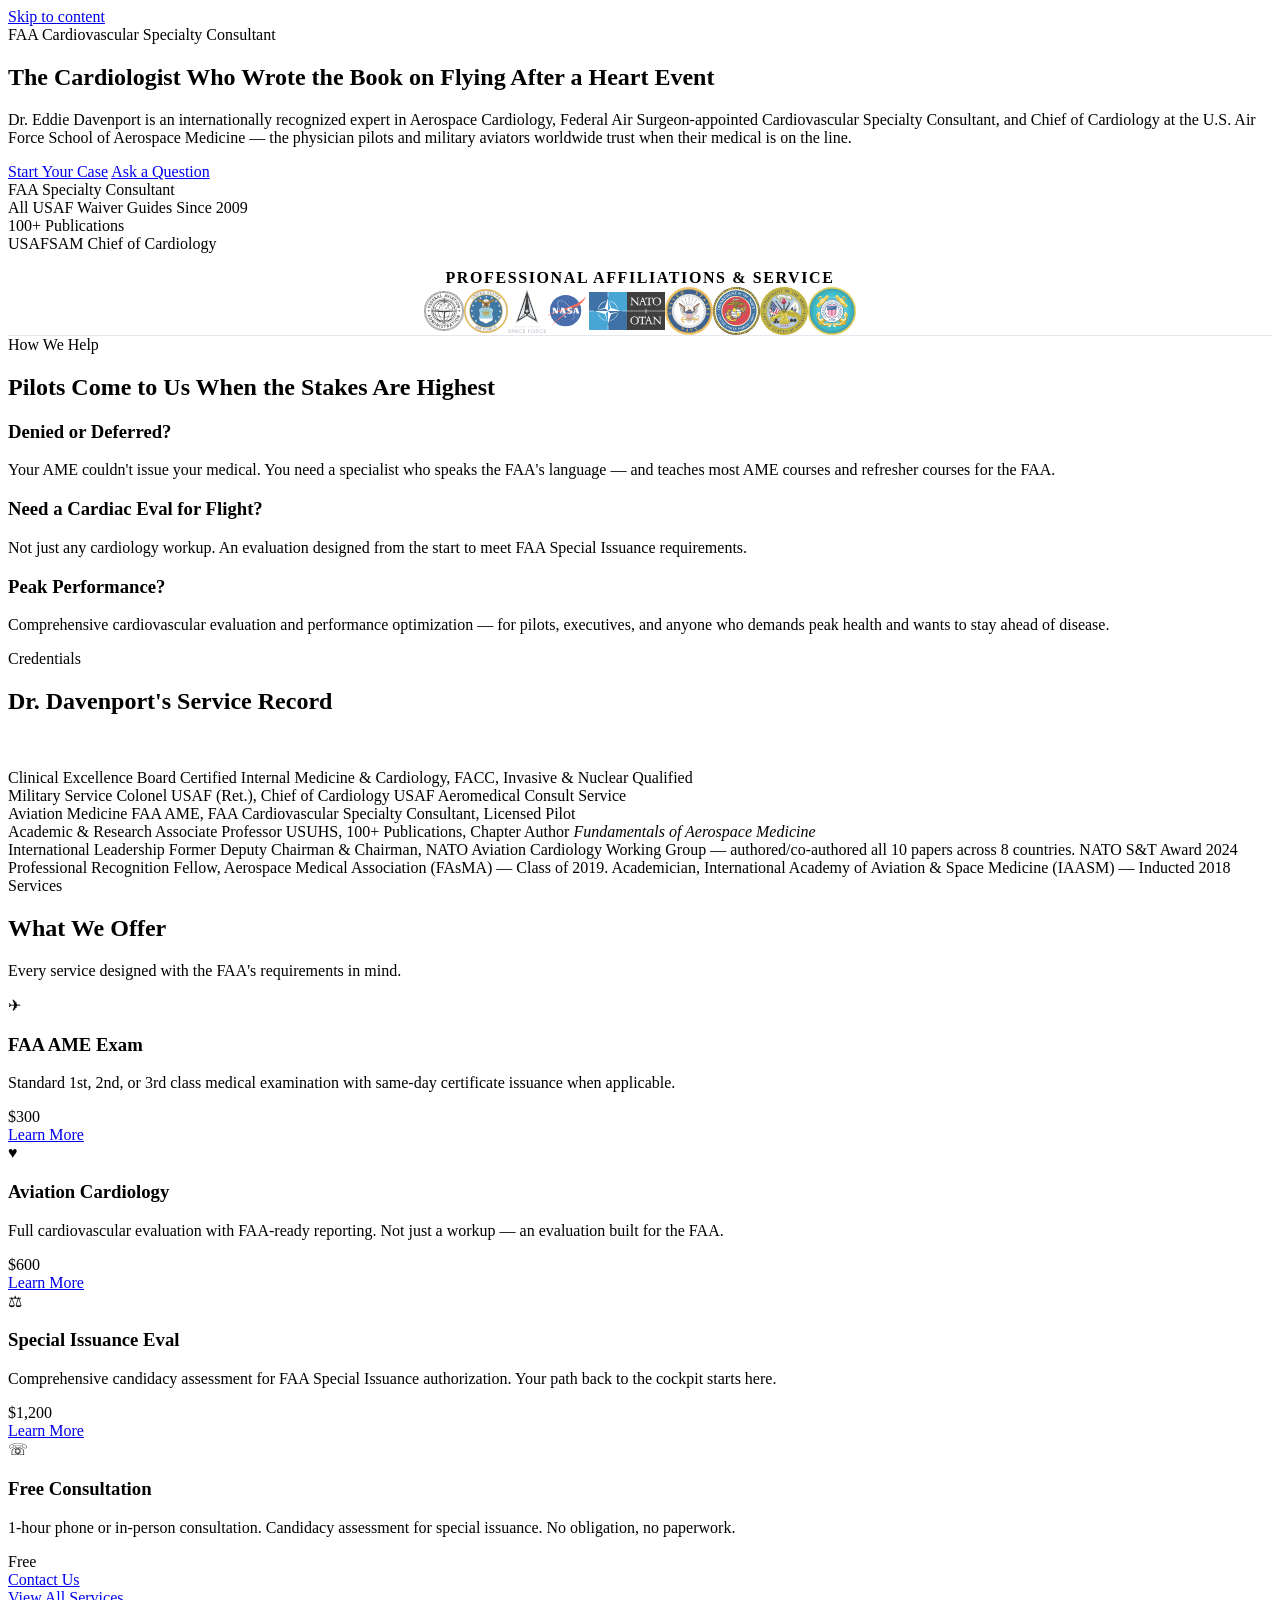
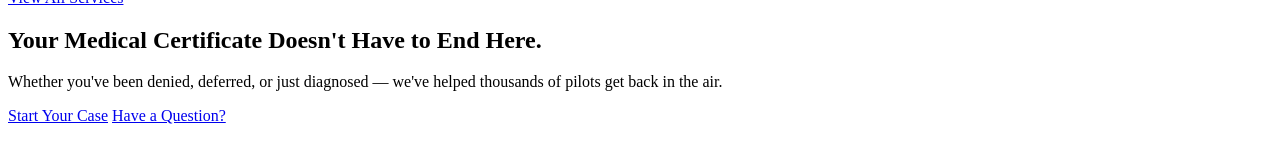
==== index.html @ 245a3f5a "Add professional affiliations bar with agency logos Downloads FAA, NASA, NATO, USAF, Space Force, Na" ====
<!DOCTYPE html>
<html lang="en">
<head>
  <meta charset="UTF-8">
  <meta name="viewport" content="width=device-width, initial-scale=1.0">
  <title>MACH I — The Cardiologist Who Wrote the Book on Flying After a Heart Event</title>
  <meta name="description" content="Dr. Eddie Davenport is an internationally recognized expert in Aerospace Cardiology and Federal Air Surgeon-appointed Cardiovascular Specialty Consultant. Aviation cardiology, special issuance evaluations, and AME exams in Dayton, OH.">
  <meta property="og:title" content="MACH I — Medical Aerospace Cardiology">
  <meta property="og:description" content="The cardiologist who wrote the book on flying after a heart event. FAA cardiovascular specialty consultant.">
  <meta property="og:type" content="website">
  <meta property="og:url" content="https://medicalaerospacecardiology.com/">
  <link rel="canonical" href="https://medicalaerospacecardiology.com/">
  <link rel="icon" type="image/svg+xml" href="img/favicon.svg">
  <link rel="preconnect" href="https://fonts.googleapis.com">
  <link rel="preconnect" href="https://fonts.gstatic.com" crossorigin>
  <link href="https://fonts.googleapis.com/css2?family=Inter:wght@400;500;600;700&family=Playfair+Display:wght@600;700&display=swap" rel="stylesheet">
  <link rel="stylesheet" href="css/styles.css">
  <script type="application/ld+json">
  {
    "@context": "https://schema.org",
    "@type": "MedicalClinic",
    "name": "MACH I — Medical Aerospace Cardiology & Human Performance Institute",
    "address": {
      "@type": "PostalAddress",
      "streetAddress": "7061 Corporate Way, Suite 109",
      "addressLocality": "Dayton",
      "addressRegion": "OH",
      "postalCode": "45459"
    },
    "telephone": "(937) 668-6974",
    "email": "medicalaerospacecardiology@gmail.com",
    "url": "https://medicalaerospacecardiology.com",
    "medicalSpecialty": ["Cardiology", "Aerospace Medicine"]
  }
  </script>
</head>
<body>
  <a href="#main" class="skip-to-content">Skip to content</a>
  <div id="site-header"></div>

  <main id="main">

    <!-- Hero -->
    <section class="hero hero--with-bg">
      <div class="hero-overlay"></div>
      <div class="container hero-content">
        <span class="hero-label">FAA Cardiovascular Specialty Consultant</span>
        <h1 class="hero-title">The Cardiologist Who Wrote the Book on Flying After a Heart Event</h1>
        <p class="hero-subtitle">Dr. Eddie Davenport is an internationally recognized expert in Aerospace Cardiology, Federal Air Surgeon-appointed Cardiovascular Specialty Consultant, and Chief of Cardiology at the U.S. Air Force School of Aerospace Medicine &mdash; the physician pilots and military aviators worldwide trust when their medical is on the line.</p>
        <div class="hero-actions">
          <a href="intake.html" class="btn btn-gold btn-lg">Start Your Case</a>
          <a href="contact.html" class="btn btn-outline-white btn-lg">Ask a Question</a>
        </div>
      </div>
    </section>

    <!-- Trust Bar -->
    <section class="trust-bar" style="padding: var(--space-8) 0;">
      <div class="container">
        <div class="trust-items">
          <div class="trust-item">
            <span class="trust-number">FAA</span>
            <span class="trust-label">Specialty Consultant</span>
          </div>
          <div class="trust-item">
            <span class="trust-number">All</span>
            <span class="trust-label">USAF Waiver Guides Since 2009</span>
          </div>
          <div class="trust-item">
            <span class="trust-number">100+</span>
            <span class="trust-label">Publications</span>
          </div>
          <div class="trust-item">
            <span class="trust-number">USAFSAM</span>
            <span class="trust-label">Chief of Cardiology</span>
          </div>
        </div>
      </div>
    </section>

    <!-- Affiliations Bar -->
    <section style="background: var(--color-white); padding: var(--space-8) 0; border-bottom: 1px solid #e5e7eb;">
      <div class="container">
        <p style="text-align: center; font-size: var(--text-xs); font-weight: 700; letter-spacing: 0.1em; text-transform: uppercase; color: var(--color-text-secondary); margin-bottom: var(--space-5);">Professional Affiliations &amp; Service</p>
        <div style="display: flex; flex-wrap: wrap; align-items: center; justify-content: center; gap: var(--space-8);">
          <img src="img/logos/faa.svg" alt="Federal Aviation Administration" style="height: 40px; width: auto; opacity: 0.75; filter: grayscale(20%);">
          <img src="img/logos/usaf.svg" alt="U.S. Air Force" style="height: 44px; width: auto; opacity: 0.75;">
          <img src="img/logos/spaceforce.svg" alt="U.S. Space Force" style="height: 44px; width: auto; opacity: 0.75;">
          <img src="img/logos/nasa.svg" alt="NASA" style="height: 36px; width: auto; opacity: 0.75;">
          <img src="img/logos/nato.svg" alt="NATO" style="height: 38px; width: auto; opacity: 0.75;">
          <img src="img/logos/navy.svg" alt="U.S. Navy" style="height: 48px; width: auto; opacity: 0.75;">
          <img src="img/logos/marines.svg" alt="U.S. Marine Corps" style="height: 48px; width: auto; opacity: 0.75;">
          <img src="img/logos/army.svg" alt="U.S. Army" style="height: 48px; width: auto; opacity: 0.75;">
          <img src="img/logos/coastguard.svg" alt="U.S. Coast Guard" style="height: 48px; width: auto; opacity: 0.75;">
        </div>
      </div>
    </section>

    <!-- Problem/Solution -->
    <section class="problem-solution bg-navy">
      <div class="container">
        <div class="section-header">
          <span class="section-label">How We Help</span>
          <h2 class="section-title" style="color: var(--color-white);">Pilots Come to Us When the Stakes Are Highest</h2>
        </div>
        <div class="problem-solution-grid">
          <div class="ps-card fade-in reveal-delay-1">
            <h3>Denied or Deferred?</h3>
            <p>Your AME couldn't issue your medical. You need a specialist who speaks the FAA's language &mdash; and teaches most AME courses and refresher courses for the FAA.</p>
          </div>
          <div class="ps-card fade-in reveal-delay-2">
            <h3>Need a Cardiac Eval for Flight?</h3>
            <p>Not just any cardiology workup. An evaluation designed from the start to meet FAA Special Issuance requirements.</p>
          </div>
          <div class="ps-card fade-in reveal-delay-3">
            <h3>Peak Performance?</h3>
            <p>Comprehensive cardiovascular evaluation and performance optimization &mdash; for pilots, executives, and anyone who demands peak health and wants to stay ahead of disease.</p>
          </div>
        </div>
      </div>
    </section>

    <!-- Credibility Block -->
    <section class="credibility-section bg-navy">
      <div class="container">
        <div class="section-header">
          <span class="section-label">Credentials</span>
          <h2 class="section-title" style="color: var(--color-white);">Dr. Davenport's Service Record</h2>
          <p class="section-subtitle" style="color: rgba(255,255,255,0.7);">A career built at the intersection of cardiology, military aviation medicine, and FAA regulatory authority.</p>
        </div>
        <div class="credibility-block fade-in">
          <div class="cred-grid">
            <div class="cred-item">
              <span class="cred-label">Clinical Excellence</span>
              <span class="cred-value">Board Certified Internal Medicine &amp; Cardiology, FACC, Invasive &amp; Nuclear Qualified</span>
            </div>
            <div class="cred-item">
              <span class="cred-label">Military Service</span>
              <span class="cred-value">Colonel USAF (Ret.), Chief of Cardiology USAF Aeromedical Consult Service</span>
            </div>
            <div class="cred-item">
              <span class="cred-label">Aviation Medicine</span>
              <span class="cred-value">FAA AME, FAA Cardiovascular Specialty Consultant, Licensed Pilot</span>
            </div>
            <div class="cred-item">
              <span class="cred-label">Academic &amp; Research</span>
              <span class="cred-value">Associate Professor USUHS, 100+ Publications, Chapter Author <em>Fundamentals of Aerospace Medicine</em></span>
            </div>
            <div class="cred-item">
              <span class="cred-label">International Leadership</span>
              <span class="cred-value">Former Deputy Chairman &amp; Chairman, NATO Aviation Cardiology Working Group &mdash; authored/co-authored all 10 papers across 8 countries. NATO S&amp;T Award 2024</span>
            </div>
            <div class="cred-item">
              <span class="cred-label">Professional Recognition</span>
              <span class="cred-value">Fellow, Aerospace Medical Association (FAsMA) &mdash; Class of 2019. Academician, International Academy of Aviation &amp; Space Medicine (IAASM) &mdash; Inducted 2018</span>
            </div>
          </div>
        </div>
      </div>
    </section>

    <!-- Featured Services -->
    <section class="featured-services bg-off-white">
      <div class="container">
        <div class="section-header">
          <span class="section-label">Services</span>
          <h2 class="section-title">What We Offer</h2>
          <p class="section-subtitle">Every service designed with the FAA's requirements in mind.</p>
        </div>
        <div class="services-grid">
          <div class="service-card fade-in reveal-delay-1">
            <div class="service-card-icon">&#9992;</div>
            <h3 class="service-card-title">FAA AME Exam</h3>
            <p class="service-card-desc">Standard 1st, 2nd, or 3rd class medical examination with same-day certificate issuance when applicable.</p>
            <div class="service-card-price">$300</div>
            <a href="services.html#aviation" class="btn btn-primary btn-sm">Learn More</a>
          </div>
          <div class="service-card fade-in reveal-delay-2">
            <div class="service-card-icon">&#9829;</div>
            <h3 class="service-card-title">Aviation Cardiology</h3>
            <p class="service-card-desc">Full cardiovascular evaluation with FAA-ready reporting. Not just a workup &mdash; an evaluation built for the FAA.</p>
            <div class="service-card-price">$600</div>
            <a href="services.html#cardiology" class="btn btn-primary btn-sm">Learn More</a>
          </div>
          <div class="service-card fade-in reveal-delay-3">
            <div class="service-card-icon">&#9878;</div>
            <h3 class="service-card-title">Special Issuance Eval</h3>
            <p class="service-card-desc">Comprehensive candidacy assessment for FAA Special Issuance authorization. Your path back to the cockpit starts here.</p>
            <div class="service-card-price">$1,200</div>
            <a href="services.html#special-issuance-services" class="btn btn-primary btn-sm">Learn More</a>
          </div>
          <div class="service-card fade-in reveal-delay-4">
            <div class="service-card-icon">&#9743;</div>
            <h3 class="service-card-title">Free Consultation</h3>
            <p class="service-card-desc">1-hour phone or in-person consultation. Candidacy assessment for special issuance. No obligation, no paperwork.</p>
            <div class="service-card-price">Free</div>
            <a href="contact.html" class="btn btn-gold btn-sm">Contact Us</a>
          </div>
        </div>
        <div class="section-cta">
          <a href="services.html" class="btn btn-secondary btn-lg">View All Services</a>
        </div>
      </div>
    </section>

    <!-- CTA Banner -->
    <section class="cta-banner cta-banner--with-bg">
      <div class="container cta-banner-content">
        <h2>Your Medical Certificate Doesn't Have to End Here.</h2>
        <p>Whether you've been denied, deferred, or just diagnosed &mdash; we've helped thousands of pilots get back in the air.</p>
        <div class="cta-banner-actions">
          <a href="intake.html" class="btn btn-gold btn-lg">Start Your Case</a>
          <a href="contact.html" class="btn btn-outline-white btn-lg">Have a Question?</a>
        </div>
        <p style="margin-top: var(--space-4); font-size: var(--text-sm); color: rgba(255,255,255,0.6);">Prefer to call? <a href="tel:+19376686974" style="color: rgba(255,255,255,0.8);">(937) 668-6974</a></p>
      </div>
    </section>

  </main>

  <div id="site-footer"></div>
  <script src="js/main.js?v=3"></script>
</body>
</html>
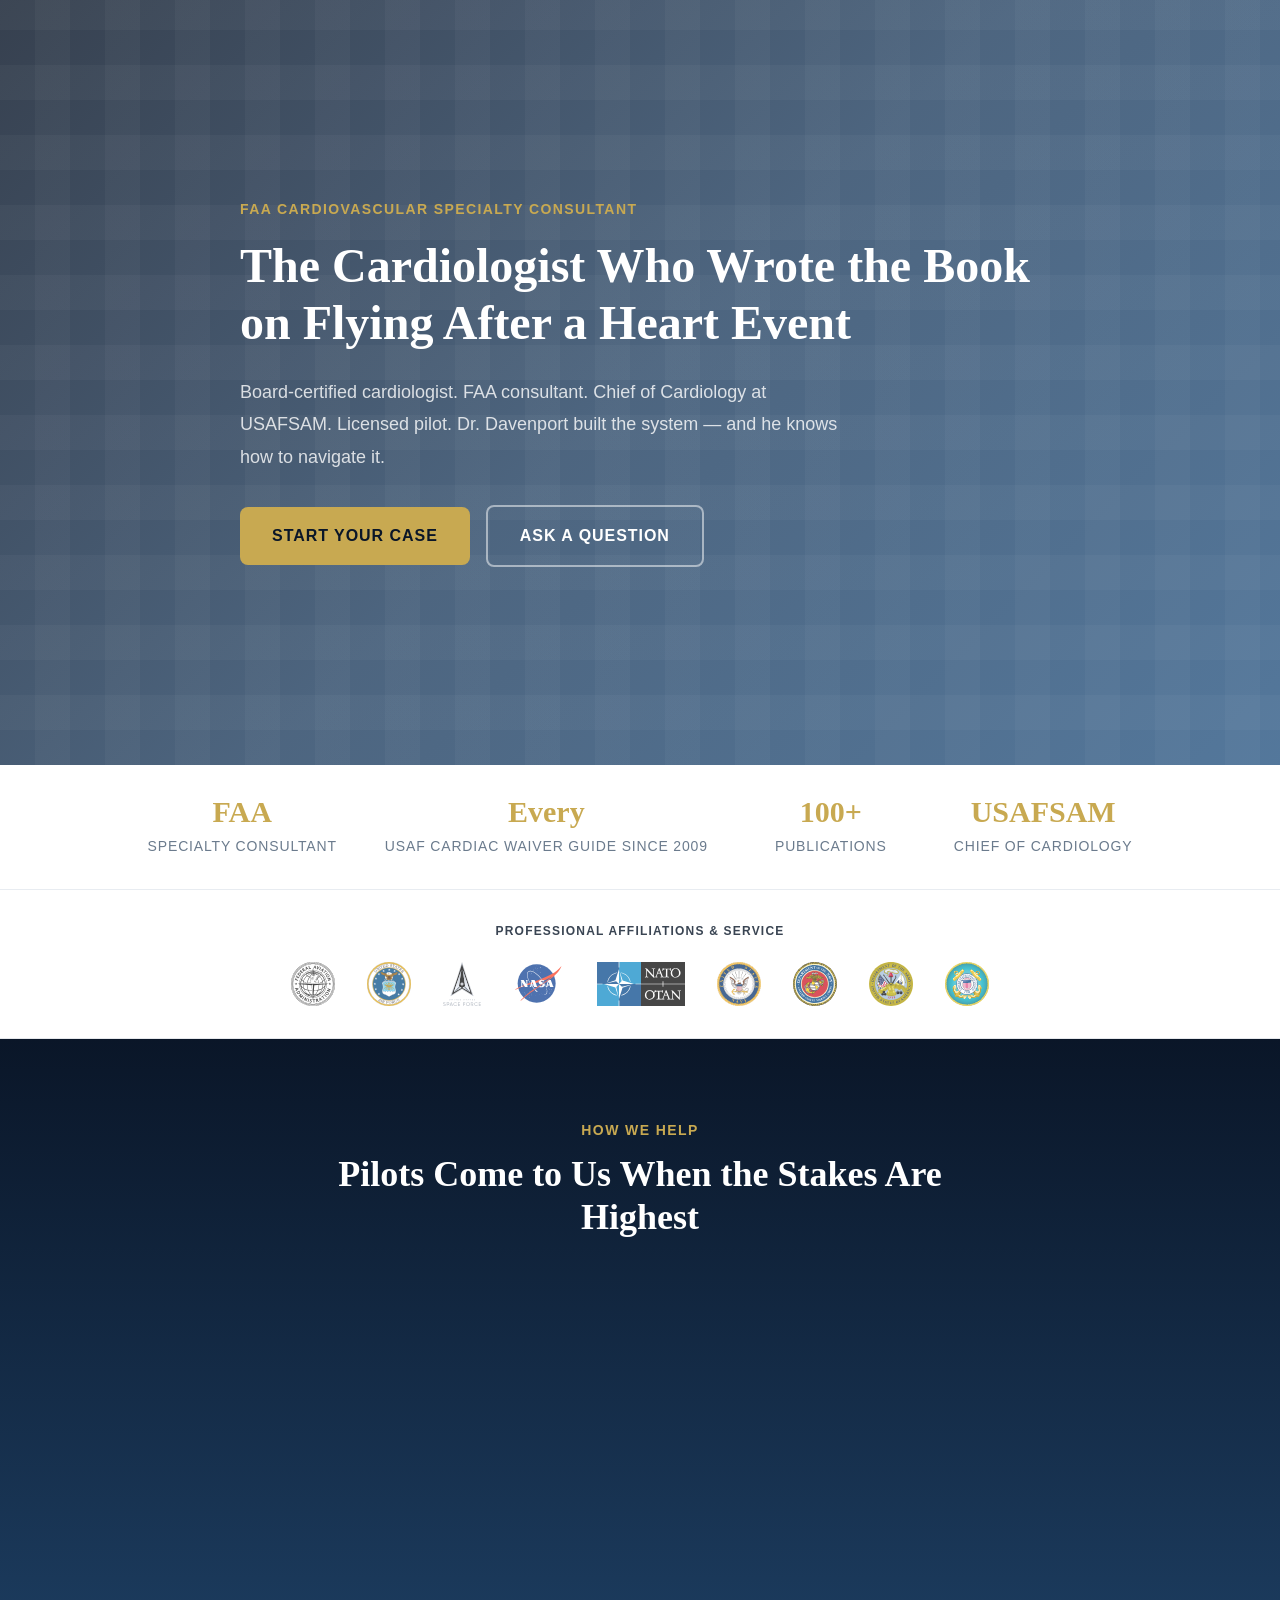
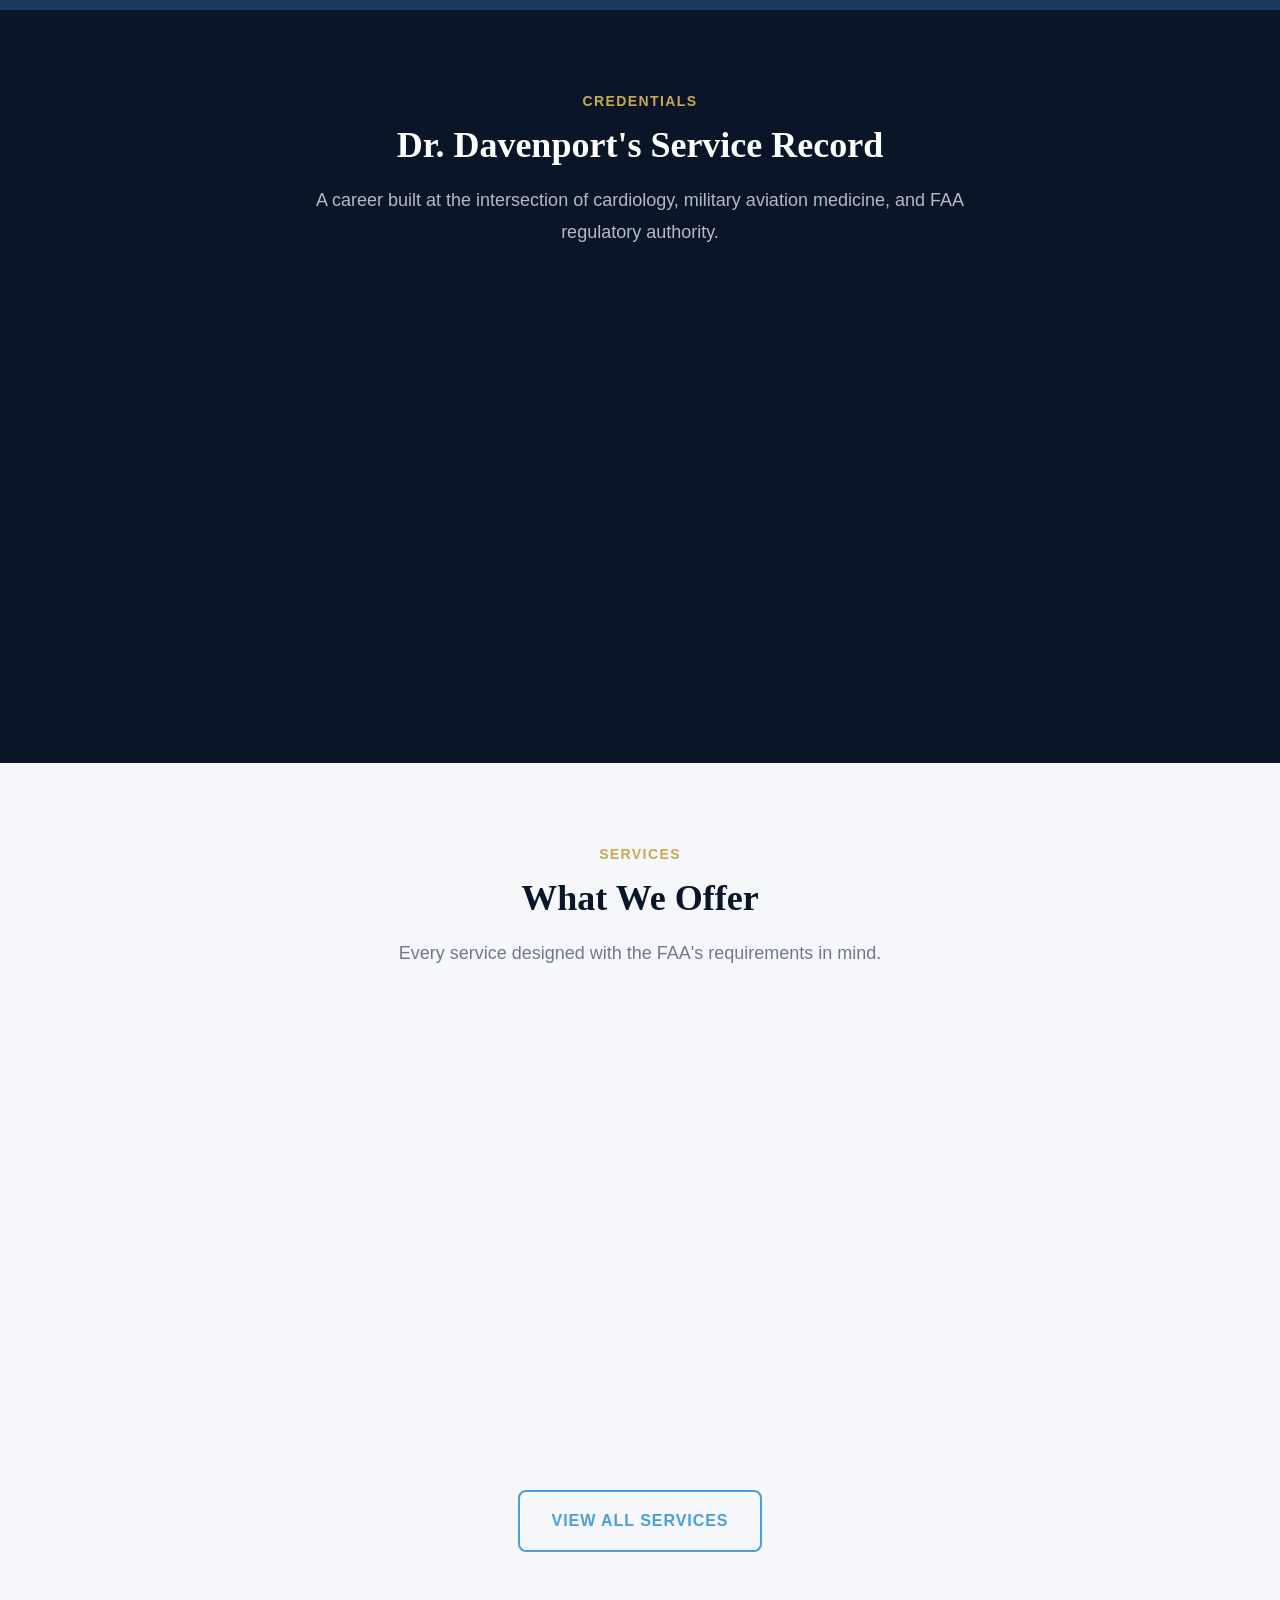
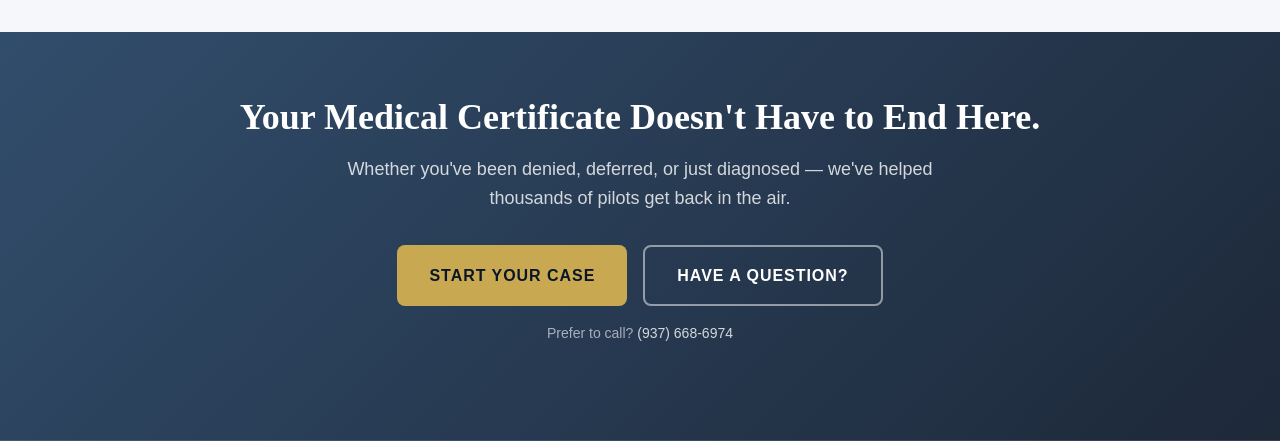
==== commit fe2cf5d5: "Apply Jony design review quick wins + new headshot - Upgrade Dr. Davenport headshot to hi-res portra" ====
--- a/index.html
+++ b/index.html
@@ -46,7 +46,7 @@
       <div class="container hero-content">
         <span class="hero-label">FAA Cardiovascular Specialty Consultant</span>
         <h1 class="hero-title">The Cardiologist Who Wrote the Book on Flying After a Heart Event</h1>
-        <p class="hero-subtitle">Dr. Eddie Davenport is an internationally recognized expert in Aerospace Cardiology, Federal Air Surgeon-appointed Cardiovascular Specialty Consultant, and Chief of Cardiology at the U.S. Air Force School of Aerospace Medicine &mdash; the physician pilots and military aviators worldwide trust when their medical is on the line.</p>
+        <p class="hero-subtitle">Board-certified cardiologist. FAA consultant. Chief of Cardiology at USAFSAM. Licensed pilot. Dr. Davenport built the system &mdash; and he knows how to navigate it.</p>
         <div class="hero-actions">
           <a href="intake.html" class="btn btn-gold btn-lg">Start Your Case</a>
           <a href="contact.html" class="btn btn-outline-white btn-lg">Ask a Question</a>
@@ -63,8 +63,8 @@
             <span class="trust-label">Specialty Consultant</span>
           </div>
           <div class="trust-item">
-            <span class="trust-number">All</span>
-            <span class="trust-label">USAF Waiver Guides Since 2009</span>
+            <span class="trust-number">Every</span>
+            <span class="trust-label">USAF Cardiac Waiver Guide Since 2009</span>
           </div>
           <div class="trust-item">
             <span class="trust-number">100+</span>
@@ -79,19 +79,19 @@
     </section>
 
     <!-- Affiliations Bar -->
-    <section style="background: var(--color-white); padding: var(--space-8) 0; border-bottom: 1px solid #e5e7eb;">
-      <div class="container">
-        <p style="text-align: center; font-size: var(--text-xs); font-weight: 700; letter-spacing: 0.1em; text-transform: uppercase; color: var(--color-text-secondary); margin-bottom: var(--space-5);">Professional Affiliations &amp; Service</p>
-        <div style="display: flex; flex-wrap: wrap; align-items: center; justify-content: center; gap: var(--space-8);">
-          <img src="img/logos/faa.svg" alt="Federal Aviation Administration" style="height: 40px; width: auto; opacity: 0.75; filter: grayscale(20%);">
-          <img src="img/logos/usaf.svg" alt="U.S. Air Force" style="height: 44px; width: auto; opacity: 0.75;">
-          <img src="img/logos/spaceforce.svg" alt="U.S. Space Force" style="height: 44px; width: auto; opacity: 0.75;">
-          <img src="img/logos/nasa.svg" alt="NASA" style="height: 36px; width: auto; opacity: 0.75;">
-          <img src="img/logos/nato.svg" alt="NATO" style="height: 38px; width: auto; opacity: 0.75;">
-          <img src="img/logos/navy.svg" alt="U.S. Navy" style="height: 48px; width: auto; opacity: 0.75;">
-          <img src="img/logos/marines.svg" alt="U.S. Marine Corps" style="height: 48px; width: auto; opacity: 0.75;">
-          <img src="img/logos/army.svg" alt="U.S. Army" style="height: 48px; width: auto; opacity: 0.75;">
-          <img src="img/logos/coastguard.svg" alt="U.S. Coast Guard" style="height: 48px; width: auto; opacity: 0.75;">
+    <section class="affiliations-bar">
+      <div class="container">
+        <p class="affiliations-label">Professional Affiliations &amp; Service</p>
+        <div class="affiliations-logos">
+          <img src="img/logos/faa.svg" alt="Federal Aviation Administration" class="affil-logo">
+          <img src="img/logos/usaf.svg" alt="U.S. Air Force" class="affil-logo">
+          <img src="img/logos/spaceforce.svg" alt="U.S. Space Force" class="affil-logo">
+          <img src="img/logos/nasa.svg" alt="NASA" class="affil-logo">
+          <img src="img/logos/nato.svg" alt="NATO" class="affil-logo">
+          <img src="img/logos/navy.svg" alt="U.S. Navy" class="affil-logo">
+          <img src="img/logos/marines.svg" alt="U.S. Marine Corps" class="affil-logo">
+          <img src="img/logos/army.svg" alt="U.S. Army" class="affil-logo">
+          <img src="img/logos/coastguard.svg" alt="U.S. Coast Guard" class="affil-logo">
         </div>
       </div>
     </section>
--- a/css/styles.css
+++ b/css/styles.css
@@ -0,0 +1,3293 @@
+/* ============================================================
+   MACH I Website — Complete Stylesheet
+   ============================================================ */
+
+/* ============================================================
+   1. CSS RESET & NORMALIZE
+   ============================================================ */
+
+* {
+  margin: 0;
+  padding: 0;
+  box-sizing: border-box;
+}
+
+html {
+  scroll-behavior: smooth;
+}
+
+body {
+  margin: 0;
+  padding: 0;
+}
+
+img {
+  max-width: 100%;
+  height: auto;
+  display: block;
+}
+
+button {
+  cursor: pointer;
+}
+
+a {
+  transition: color 0.2s ease;
+}
+
+/* ============================================================
+   2. CSS CUSTOM PROPERTIES
+   ============================================================ */
+
+:root {
+  /* Colors — Primary */
+  --color-navy: #0A1628;
+  --color-deep-blue: #1B3A5C;
+  --color-steel-blue: #2E6B9E;
+  --color-sky-blue: #4A9FD9;
+
+  /* Colors — Accent */
+  --color-gold: #C8A951;
+  --color-gold-hover: #D4B96A;
+
+  /* Colors — Neutral */
+  --color-white: #FFFFFF;
+  --color-off-white: #F5F7FA;
+  --color-light-gray: #E8ECF1;
+  --color-medium-gray: #6B7B8D;
+  --color-dark-gray: #3A4553;
+
+  /* Colors — Semantic */
+  --color-success: #2D8F5E;
+  --color-error: #C43B3B;
+
+  /* Typography */
+  --font-heading: 'Playfair Display', Georgia, serif;
+  --font-body: 'Inter', -apple-system, BlinkMacSystemFont, sans-serif;
+
+  /* Type Scale */
+  --text-xs: 0.75rem;    /* 12px */
+  --text-sm: 0.875rem;   /* 14px */
+  --text-base: 1rem;     /* 16px */
+  --text-lg: 1.125rem;   /* 18px */
+  --text-xl: 1.25rem;    /* 20px */
+  --text-2xl: 1.5rem;    /* 24px */
+  --text-3xl: 1.875rem;  /* 30px */
+  --text-4xl: 2.25rem;   /* 36px */
+  --text-5xl: 3rem;      /* 48px */
+  --text-6xl: 3.75rem;   /* 60px */
+
+  /* Line Heights */
+  --leading-tight: 1.2;
+  --leading-normal: 1.6;
+  --leading-relaxed: 1.8;
+
+  /* Spacing Scale */
+  --space-1: 0.25rem;   /* 4px */
+  --space-2: 0.5rem;    /* 8px */
+  --space-3: 0.75rem;   /* 12px */
+  --space-4: 1rem;      /* 16px */
+  --space-5: 1.25rem;   /* 20px */
+  --space-6: 1.5rem;    /* 24px */
+  --space-8: 2rem;      /* 32px */
+  --space-10: 2.5rem;   /* 40px */
+  --space-12: 3rem;     /* 48px */
+  --space-16: 4rem;     /* 64px */
+  --space-20: 5rem;     /* 80px */
+  --space-24: 6rem;     /* 96px */
+
+  /* Layout */
+  --container-max: 1200px;
+  --container-padding: var(--space-6);
+
+  /* Border Radius */
+  --border-radius-sm: 4px;
+  --border-radius-md: 8px;
+  --border-radius-lg: 12px;
+  --border-radius-xl: 16px;
+
+  /* Shadows */
+  --shadow-sm: 0 1px 3px rgba(10, 22, 40, 0.08);
+  --shadow-md: 0 4px 12px rgba(10, 22, 40, 0.12);
+  --shadow-lg: 0 8px 30px rgba(10, 22, 40, 0.16);
+  --shadow-xl: 0 12px 40px rgba(10, 22, 40, 0.20);
+}
+
+/* ============================================================
+   3. BASE TYPOGRAPHY
+   ============================================================ */
+
+body {
+  font-family: var(--font-body);
+  font-size: var(--text-base);
+  line-height: var(--leading-normal);
+  color: var(--color-dark-gray);
+  background-color: var(--color-white);
+}
+
+h1, h2 {
+  font-family: var(--font-heading);
+  line-height: var(--leading-tight);
+  color: var(--color-navy);
+}
+
+h3, h4, h5, h6 {
+  font-family: var(--font-body);
+  font-weight: 600;
+  line-height: var(--leading-tight);
+  color: var(--color-navy);
+}
+
+h1 {
+  font-weight: 700;
+}
+
+h2 {
+  font-weight: 700;
+}
+
+h3 {
+  font-size: var(--text-2xl);
+}
+
+h4 {
+  font-size: var(--text-lg);
+}
+
+h5 {
+  font-size: var(--text-base);
+}
+
+h6 {
+  font-size: var(--text-sm);
+}
+
+p {
+  margin-bottom: var(--space-4);
+}
+
+p:last-child {
+  margin-bottom: 0;
+}
+
+a {
+  color: var(--color-steel-blue);
+  text-decoration: none;
+}
+
+a:hover {
+  color: var(--color-sky-blue);
+  text-decoration: underline;
+}
+
+a:focus {
+  outline: 2px solid var(--color-sky-blue);
+  outline-offset: 2px;
+}
+
+strong, b {
+  font-weight: 600;
+}
+
+/* ============================================================
+   4. LAYOUT UTILITIES
+   ============================================================ */
+
+.container {
+  max-width: var(--container-max);
+  margin: 0 auto;
+  padding: 0 var(--container-padding);
+}
+
+section {
+  padding: var(--space-20) 0;
+}
+
+@media (max-width: 767px) {
+  section {
+    padding: var(--space-12) 0;
+  }
+}
+
+/* Utility: hidden (for honeypot fields, etc.) */
+.hidden {
+  display: none !important;
+}
+
+/* ============================================================
+   5. HEADER & NAVIGATION
+   ============================================================ */
+
+/* Logo Banner — full-color logo strip above the nav */
+.logo-banner {
+  background: #ffffff;
+  padding: 1rem 0;
+  text-align: center;
+  border-bottom: 1px solid #e5e5e5;
+}
+
+.logo-banner a {
+  display: inline-block;
+  line-height: 0;
+}
+
+.logo-banner-img {
+  height: 70px;
+  width: auto;
+  display: inline-block;
+}
+
+.site-header {
+  background-color: var(--color-navy);
+  height: 80px;
+  position: sticky;
+  top: 0;
+  z-index: 1000;
+  display: flex;
+  align-items: center;
+  transition: box-shadow 0.2s ease;
+}
+
+.site-header.header-scrolled {
+  box-shadow: var(--shadow-md);
+}
+
+.header-inner {
+  display: flex;
+  align-items: center;
+  justify-content: space-between;
+  gap: var(--space-8);
+}
+
+.logo {
+  display: flex;
+  align-items: center;
+  text-decoration: none;
+  flex-shrink: 0;
+}
+
+.logo:hover {
+  text-decoration: none;
+  opacity: 0.9;
+}
+
+.logo-img {
+  display: block;
+  height: 45px;
+  width: auto;
+  /* White silhouette treatment for navy header background */
+  filter: brightness(0) invert(1);
+}
+
+/* Legacy text logo styles (kept for fallback) */
+.logo-mark {
+  font-family: var(--font-heading);
+  font-weight: 700;
+  font-size: var(--text-2xl);
+  color: var(--color-white);
+  letter-spacing: 0.15em;
+  line-height: 1;
+}
+
+.logo-tagline {
+  font-size: var(--text-xs);
+  color: var(--color-medium-gray);
+  display: block;
+  line-height: 1.3;
+  white-space: nowrap;
+}
+
+/* Main Navigation */
+.main-nav {
+  display: flex;
+  align-items: center;
+  gap: var(--space-8);
+  margin-left: auto;
+}
+
+.nav-links {
+  display: flex;
+  list-style: none;
+  gap: var(--space-6);
+  margin: 0;
+  padding: 0;
+}
+
+.nav-links a {
+  font-size: var(--text-sm);
+  font-weight: 500;
+  color: var(--color-white);
+  text-transform: uppercase;
+  letter-spacing: 0.08em;
+  transition: color 0.2s ease, border-bottom 0.2s ease;
+  position: relative;
+  padding-bottom: 2px;
+  text-decoration: none;
+  white-space: nowrap;
+}
+
+.nav-links a:hover,
+.nav-links a[aria-current="page"] {
+  color: var(--color-gold);
+  border-bottom: 2px solid var(--color-gold);
+  text-decoration: none;
+}
+
+.nav-cta {
+  white-space: nowrap;
+}
+
+/* Mobile Menu Toggle */
+.mobile-menu-toggle {
+  display: none;
+  flex-direction: column;
+  background: none;
+  border: none;
+  gap: 6px;
+  cursor: pointer;
+  z-index: 1001;
+  padding: var(--space-2);
+}
+
+.hamburger-line {
+  width: 24px;
+  height: 2px;
+  background-color: var(--color-white);
+  transition: all 0.3s ease;
+  display: block;
+}
+
+.mobile-menu-toggle.active .hamburger-line:nth-child(1) {
+  transform: rotate(45deg) translate(6px, 6px);
+}
+
+.mobile-menu-toggle.active .hamburger-line:nth-child(2) {
+  opacity: 0;
+}
+
+.mobile-menu-toggle.active .hamburger-line:nth-child(3) {
+  transform: rotate(-45deg) translate(6px, -6px);
+}
+
+/* Responsive Navigation */
+@media (max-width: 767px) {
+  .logo-banner-img {
+    height: 50px;
+  }
+}
+
+@media (max-width: 1023px) {
+  .mobile-menu-toggle {
+    display: flex;
+  }
+
+  .main-nav {
+    position: fixed;
+    top: 0;
+    right: 0;
+    width: 280px;
+    height: 100vh;
+    background-color: var(--color-navy);
+    padding: var(--space-16) var(--space-8);
+    flex-direction: column;
+    gap: var(--space-6);
+    transform: translateX(100%);
+    transition: transform 0.3s ease;
+    z-index: 1000;
+    box-shadow: var(--shadow-lg);
+  }
+
+  .main-nav.mobile-nav-open {
+    transform: translateX(0);
+  }
+
+  .nav-links {
+    flex-direction: column;
+    gap: var(--space-6);
+  }
+
+  .nav-links a {
+    font-size: var(--text-lg);
+    padding: var(--space-3) 0;
+  }
+
+  .nav-cta {
+    width: 100%;
+    text-align: center;
+  }
+}
+
+/* Mobile nav overlay */
+body.nav-open {
+  overflow: hidden;
+}
+
+body.nav-open::before {
+  content: '';
+  position: fixed;
+  inset: 0;
+  background-color: rgba(10, 22, 40, 0.5);
+  z-index: 999;
+  backdrop-filter: blur(0);
+}
+
+/* ============================================================
+   6. BUTTONS
+   ============================================================ */
+
+.btn {
+  display: inline-flex;
+  align-items: center;
+  justify-content: center;
+  font-family: var(--font-body);
+  text-decoration: none;
+  border: none;
+  border-radius: var(--border-radius-md);
+  cursor: pointer;
+  transition: background 0.2s ease, color 0.2s ease, transform 0.2s ease,
+              box-shadow 0.2s ease, border-color 0.2s ease;
+  font-weight: 600;
+  text-transform: uppercase;
+  letter-spacing: 0.06em;
+}
+
+.btn:hover {
+  text-decoration: none;
+}
+
+.btn:focus {
+  outline: 2px solid var(--color-sky-blue);
+  outline-offset: 2px;
+}
+
+/* Primary Button */
+.btn-primary {
+  padding: var(--space-3) var(--space-6);
+  background-color: var(--color-sky-blue);
+  color: var(--color-white);
+  font-size: var(--text-sm);
+}
+
+.btn-primary:hover {
+  background-color: var(--color-steel-blue);
+  transform: translateY(-1px);
+  box-shadow: var(--shadow-md);
+  color: var(--color-white);
+}
+
+.btn-primary:active {
+  transform: translateY(0);
+}
+
+/* Secondary Button */
+.btn-secondary {
+  padding: var(--space-3) var(--space-6);
+  background-color: transparent;
+  color: var(--color-sky-blue);
+  font-size: var(--text-sm);
+  border: 2px solid var(--color-sky-blue);
+}
+
+.btn-secondary:hover {
+  background-color: var(--color-sky-blue);
+  color: var(--color-white);
+}
+
+.btn-secondary:active {
+  transform: translateY(0);
+}
+
+/* White Outline Button (for dark backgrounds) */
+.btn-outline-white {
+  padding: var(--space-3) var(--space-6);
+  background-color: transparent;
+  color: var(--color-white);
+  font-size: var(--text-sm);
+  border: 2px solid rgba(255, 255, 255, 0.5);
+}
+
+.btn-outline-white:hover {
+  background-color: rgba(255, 255, 255, 0.1);
+  border-color: var(--color-white);
+  color: var(--color-white);
+}
+
+/* Gold Button */
+.btn-gold {
+  padding: var(--space-3) var(--space-6);
+  background-color: var(--color-gold);
+  color: var(--color-navy);
+  font-size: var(--text-sm);
+  border: none;
+}
+
+.btn-gold:hover {
+  background-color: var(--color-gold-hover);
+  transform: translateY(-1px);
+  box-shadow: var(--shadow-md);
+  color: var(--color-navy);
+}
+
+.btn-gold:active {
+  transform: translateY(0);
+}
+
+/* Large Button */
+.btn-lg {
+  padding: var(--space-4) var(--space-8);
+  font-size: var(--text-base);
+}
+
+/* Button Size Modifiers */
+.btn-sm {
+  padding: var(--space-2) var(--space-4);
+  font-size: var(--text-xs);
+}
+
+/* ============================================================
+   7. SECTION COMPONENTS
+   ============================================================ */
+
+/* Section Header */
+.section-header {
+  text-align: center;
+  max-width: 700px;
+  margin: 0 auto var(--space-12);
+}
+
+.section-label {
+  font-size: var(--text-sm);
+  font-weight: 600;
+  text-transform: uppercase;
+  letter-spacing: 0.1em;
+  color: var(--color-gold);
+  display: block;
+  margin-bottom: var(--space-3);
+}
+
+.section-title {
+  font-size: var(--text-3xl);
+  margin-bottom: var(--space-4);
+}
+
+@media (min-width: 1024px) {
+  .section-title {
+    font-size: var(--text-4xl);
+  }
+}
+
+.section-subtitle {
+  font-size: var(--text-lg);
+  color: var(--color-medium-gray);
+  line-height: var(--leading-relaxed);
+}
+
+/* ============================================================
+   8. CARDS
+   ============================================================ */
+
+/* Service Card */
+.service-card {
+  background-color: var(--color-white);
+  border-radius: var(--border-radius-lg);
+  padding: var(--space-8);
+  box-shadow: var(--shadow-sm);
+  border: 1px solid var(--color-light-gray);
+  transition: transform 0.2s ease, box-shadow 0.2s ease;
+}
+
+.service-card:hover {
+  transform: translateY(-4px);
+  box-shadow: var(--shadow-lg);
+}
+
+.service-card-icon {
+  width: 56px;
+  height: 56px;
+  background-color: var(--color-off-white);
+  border-radius: var(--border-radius-md);
+  display: flex;
+  align-items: center;
+  justify-content: center;
+  margin-bottom: var(--space-4);
+  font-size: 28px;
+  font-weight: 700;
+  color: var(--color-navy);
+}
+
+.service-card-title {
+  font-size: var(--text-xl);
+  margin-bottom: var(--space-2);
+}
+
+.service-card-desc {
+  font-size: var(--text-sm);
+  color: var(--color-medium-gray);
+  line-height: var(--leading-relaxed);
+  margin-bottom: var(--space-4);
+}
+
+.service-card-price {
+  font-size: var(--text-2xl);
+  font-weight: 700;
+  color: var(--color-navy);
+  margin-bottom: var(--space-4);
+}
+
+/* Team Card */
+.team-card {
+  background-color: var(--color-white);
+  border-radius: var(--border-radius-lg);
+  overflow: hidden;
+  box-shadow: var(--shadow-md);
+  display: flex;
+  flex-direction: column;
+}
+
+@media (min-width: 1024px) {
+  .team-card {
+    flex-direction: row;
+  }
+}
+
+.team-card-photo {
+  width: 100%;
+  aspect-ratio: 1;
+  overflow: hidden;
+  flex-shrink: 0;
+}
+
+@media (min-width: 1024px) {
+  .team-card-photo {
+    width: 280px;
+    min-width: 280px;
+  }
+}
+
+.photo-placeholder {
+  width: 100%;
+  height: 100%;
+  display: flex;
+  align-items: center;
+  justify-content: center;
+  font-size: var(--text-4xl);
+  color: var(--color-white);
+  font-family: var(--font-heading);
+  font-weight: 700;
+}
+
+.team-card-info {
+  padding: var(--space-8);
+  display: flex;
+  flex-direction: column;
+  justify-content: center;
+}
+
+.team-card-info h3 {
+  font-size: var(--text-xl);
+  margin-bottom: var(--space-2);
+}
+
+.team-card-role {
+  font-size: var(--text-sm);
+  color: var(--color-steel-blue);
+  font-weight: 600;
+  text-transform: uppercase;
+  letter-spacing: 0.04em;
+  margin-bottom: var(--space-4);
+}
+
+.team-card-bio {
+  font-size: var(--text-sm);
+  color: var(--color-medium-gray);
+  line-height: var(--leading-relaxed);
+  margin-bottom: var(--space-4);
+}
+
+.team-card-credentials {
+  list-style: none;
+  padding: 0;
+  margin: 0;
+}
+
+.team-card-credentials li {
+  font-size: var(--text-sm);
+  color: var(--color-medium-gray);
+  padding: var(--space-1) 0 var(--space-1) var(--space-5);
+  position: relative;
+}
+
+.team-card-credentials li::before {
+  content: '\2713';
+  position: absolute;
+  left: 0;
+  color: var(--color-gold);
+  font-weight: 700;
+}
+
+/* Credential Card */
+.credential-card {
+  background-color: var(--color-off-white);
+  border-radius: var(--border-radius-md);
+  padding: var(--space-6);
+  margin-bottom: var(--space-4);
+  border-left: 4px solid var(--color-gold);
+}
+
+.credential-card h4 {
+  font-size: var(--text-lg);
+  margin-bottom: var(--space-2);
+  color: var(--color-navy);
+}
+
+.credential-card p {
+  font-size: var(--text-sm);
+  color: var(--color-medium-gray);
+  margin-bottom: 0;
+}
+
+.credential-icon {
+  font-size: 32px;
+  margin-bottom: var(--space-3);
+}
+
+/* Service Detail Card */
+.service-detail-card {
+  background-color: var(--color-white);
+  border-radius: var(--border-radius-lg);
+  border: 1px solid var(--color-light-gray);
+  overflow: hidden;
+  box-shadow: var(--shadow-sm);
+}
+
+.service-detail-card--featured {
+  border: 2px solid var(--color-gold);
+}
+
+.service-detail-header {
+  display: flex;
+  justify-content: space-between;
+  align-items: center;
+  padding: var(--space-6) var(--space-8);
+  border-bottom: 1px solid var(--color-light-gray);
+  flex-wrap: wrap;
+  gap: var(--space-4);
+}
+
+.service-detail-header h3 {
+  font-size: var(--text-xl);
+  color: var(--color-navy);
+  margin-bottom: 0;
+}
+
+.service-detail-price {
+  display: flex;
+  align-items: center;
+  gap: var(--space-2);
+}
+
+.price-amount {
+  font-size: var(--text-2xl);
+  font-weight: 700;
+  color: var(--color-navy);
+}
+
+.price-badge {
+  background-color: var(--color-gold);
+  color: var(--color-navy);
+  padding: var(--space-1) var(--space-3);
+  border-radius: var(--border-radius-sm);
+  font-size: var(--text-xs);
+  font-weight: 700;
+  text-transform: uppercase;
+}
+
+.service-detail-body {
+  padding: var(--space-6) var(--space-8);
+}
+
+.service-detail-desc {
+  font-size: var(--text-sm);
+  color: var(--color-medium-gray);
+  line-height: var(--leading-relaxed);
+  margin-bottom: var(--space-4);
+}
+
+.service-detail-includes {
+  list-style: none;
+  padding: 0;
+  margin: 0;
+}
+
+.service-detail-includes li {
+  font-size: var(--text-sm);
+  color: var(--color-medium-gray);
+  padding: var(--space-2) 0 var(--space-2) var(--space-5);
+  position: relative;
+}
+
+.service-detail-includes li::before {
+  content: '\2713';
+  position: absolute;
+  left: 0;
+  color: var(--color-gold);
+  font-weight: 700;
+}
+
+.service-detail-footer {
+  padding: var(--space-4) var(--space-8) var(--space-6);
+  border-top: 1px solid var(--color-light-gray);
+}
+
+/* ============================================================
+   9. HERO SECTION
+   ============================================================ */
+
+.hero {
+  background: linear-gradient(135deg, var(--color-navy) 0%, var(--color-deep-blue) 50%, #1a4a7a 100%);
+  min-height: 85vh;
+  display: flex;
+  align-items: center;
+  position: relative;
+  overflow: hidden;
+  padding: var(--space-20) 0;
+}
+
+.hero--with-bg {
+  background-image:
+    linear-gradient(135deg, rgba(10, 22, 40, 0.82) 0%, rgba(27, 58, 92, 0.78) 50%, rgba(26, 74, 122, 0.75) 100%),
+    url('../img/hero-cockpit-pilot.jpg');
+  background-size: cover;
+  background-position: center 30%;
+  background-repeat: no-repeat;
+}
+
+.hero::before {
+  content: '';
+  position: absolute;
+  inset: 0;
+  background-image:
+    repeating-linear-gradient(
+      0deg,
+      transparent,
+      transparent 35px,
+      rgba(255, 255, 255, 0.03) 35px,
+      rgba(255, 255, 255, 0.03) 70px
+    ),
+    repeating-linear-gradient(
+      90deg,
+      transparent,
+      transparent 35px,
+      rgba(255, 255, 255, 0.03) 35px,
+      rgba(255, 255, 255, 0.03) 70px
+    );
+  pointer-events: none;
+}
+
+.hero-overlay {
+  position: absolute;
+  inset: 0;
+  opacity: 0;
+}
+
+.hero-content {
+  position: relative;
+  z-index: 1;
+  color: var(--color-white);
+}
+
+.hero-label {
+  font-size: var(--text-sm);
+  font-weight: 600;
+  text-transform: uppercase;
+  letter-spacing: 0.1em;
+  color: var(--color-gold);
+  display: block;
+  margin-bottom: var(--space-4);
+}
+
+.hero-title {
+  font-family: var(--font-heading);
+  font-size: var(--text-4xl);
+  color: var(--color-white);
+  margin-bottom: var(--space-6);
+  max-width: 800px;
+  line-height: var(--leading-tight);
+}
+
+@media (min-width: 1024px) {
+  .hero-title {
+    font-size: var(--text-5xl);
+  }
+}
+
+.hero-subtitle {
+  font-size: var(--text-lg);
+  color: rgba(255, 255, 255, 0.8);
+  max-width: 600px;
+  margin-bottom: var(--space-8);
+  line-height: var(--leading-relaxed);
+}
+
+.hero-actions {
+  display: flex;
+  gap: var(--space-4);
+  flex-wrap: wrap;
+  align-items: center;
+}
+
+/* ============================================================
+   10. TRUST BAR
+   ============================================================ */
+
+.trust-bar {
+  background-color: var(--color-white);
+  border-bottom: 1px solid var(--color-light-gray);
+  padding: var(--space-8) 0;
+}
+
+.trust-items {
+  display: flex;
+  justify-content: center;
+  gap: var(--space-12);
+  flex-wrap: wrap;
+}
+
+.trust-item {
+  text-align: center;
+  min-width: 150px;
+}
+
+.trust-number {
+  font-family: var(--font-heading);
+  font-size: var(--text-3xl);
+  font-weight: 700;
+  color: var(--color-gold);
+  display: block;
+  line-height: 1;
+}
+
+.trust-label {
+  font-size: var(--text-sm);
+  color: var(--color-medium-gray);
+  text-transform: uppercase;
+  letter-spacing: 0.06em;
+  display: block;
+  margin-top: var(--space-2);
+}
+
+/* ============================================================
+   11. PAGE HERO
+   ============================================================ */
+
+.page-hero {
+  background-color: var(--color-navy);
+  padding: var(--space-24) 0 var(--space-16);
+  text-align: center;
+  position: relative;
+  overflow: hidden;
+}
+
+.page-hero--about {
+  background-image:
+    linear-gradient(180deg, rgba(10, 22, 40, 0.88) 0%, rgba(10, 22, 40, 0.80) 100%),
+    url('../img/military-cockpit.jpg');
+  background-size: cover;
+  background-position: center 25%;
+  background-repeat: no-repeat;
+}
+
+.page-hero--services {
+  background-image:
+    linear-gradient(180deg, rgba(10, 22, 40, 0.85) 0%, rgba(10, 22, 40, 0.80) 100%),
+    url('../img/aviation-instruments.jpg');
+  background-size: cover;
+  background-position: center;
+  background-repeat: no-repeat;
+}
+
+.page-hero--special-issuance {
+  background-image:
+    linear-gradient(180deg, rgba(10, 22, 40, 0.85) 0%, rgba(10, 22, 40, 0.80) 100%),
+    url('../img/above-clouds.jpg');
+  background-size: cover;
+  background-position: center;
+  background-repeat: no-repeat;
+}
+
+.page-hero--contact {
+  background-image:
+    linear-gradient(180deg, rgba(10, 22, 40, 0.88) 0%, rgba(10, 22, 40, 0.80) 100%),
+    url('../img/dayton-aviation.jpg');
+  background-size: cover;
+  background-position: center 40%;
+  background-repeat: no-repeat;
+}
+
+.page-hero--publications {
+  background-image:
+    linear-gradient(180deg, rgba(10, 22, 40, 0.88) 0%, rgba(10, 22, 40, 0.80) 100%),
+    url('../img/medical-stethoscope.jpg');
+  background-size: cover;
+  background-position: center;
+  background-repeat: no-repeat;
+}
+
+.page-hero::before {
+  content: '';
+  position: absolute;
+  inset: 0;
+  background-image:
+    repeating-linear-gradient(
+      0deg,
+      transparent,
+      transparent 35px,
+      rgba(255, 255, 255, 0.02) 35px,
+      rgba(255, 255, 255, 0.02) 70px
+    ),
+    repeating-linear-gradient(
+      90deg,
+      transparent,
+      transparent 35px,
+      rgba(255, 255, 255, 0.02) 35px,
+      rgba(255, 255, 255, 0.02) 70px
+    );
+  pointer-events: none;
+}
+
+.page-hero .container {
+  position: relative;
+  z-index: 1;
+}
+
+.page-hero h1 {
+  color: #FFFFFF;
+  font-size: var(--text-4xl);
+  max-width: 800px;
+  margin: 0 auto var(--space-6);
+  line-height: var(--leading-tight);
+}
+
+@media (min-width: 1024px) {
+  .page-hero h1 {
+    font-size: var(--text-5xl);
+  }
+}
+
+.page-hero .section-label {
+  margin-bottom: var(--space-4);
+}
+
+.page-hero-subtitle {
+  color: rgba(255, 255, 255, 0.7);
+  font-size: var(--text-lg);
+  max-width: 600px;
+  margin: 0 auto;
+  line-height: var(--leading-relaxed);
+}
+
+/* ============================================================
+   12. CTA BANNER
+   ============================================================ */
+
+.cta-banner {
+  background: linear-gradient(135deg, var(--color-deep-blue), var(--color-navy));
+  padding: var(--space-16) 0;
+  text-align: center;
+}
+
+.cta-banner--with-bg {
+  background-image:
+    linear-gradient(135deg, rgba(27, 58, 92, 0.90), rgba(10, 22, 40, 0.92)),
+    url('../img/hero-sky-clouds.jpg');
+  background-size: cover;
+  background-position: center;
+  background-repeat: no-repeat;
+}
+
+.cta-banner-content {
+  display: flex;
+  flex-direction: column;
+  align-items: center;
+}
+
+.cta-banner h2 {
+  color: var(--color-white);
+  font-size: var(--text-4xl);
+  margin-bottom: var(--space-4);
+}
+
+.cta-banner p {
+  color: rgba(255, 255, 255, 0.8);
+  font-size: var(--text-lg);
+  margin-bottom: var(--space-8);
+  max-width: 600px;
+}
+
+.cta-banner-actions {
+  display: flex;
+  justify-content: center;
+  gap: var(--space-4);
+  flex-wrap: wrap;
+}
+
+/* ============================================================
+   13. FEATURED SERVICES SECTION
+   ============================================================ */
+
+.featured-services {
+  background-color: var(--color-off-white);
+}
+
+.services-grid {
+  display: grid;
+  grid-template-columns: repeat(4, 1fr);
+  gap: var(--space-6);
+  margin-bottom: var(--space-12);
+}
+
+@media (max-width: 1023px) {
+  .services-grid {
+    grid-template-columns: repeat(2, 1fr);
+  }
+}
+
+@media (max-width: 767px) {
+  .services-grid {
+    grid-template-columns: 1fr;
+  }
+}
+
+.section-cta {
+  text-align: center;
+  margin-top: var(--space-10);
+}
+
+/* ============================================================
+   14. PROBLEM/SOLUTION SECTION
+   ============================================================ */
+
+.problem-solution {
+  background: linear-gradient(180deg, var(--color-navy) 0%, var(--color-deep-blue) 100%);
+}
+
+.problem-solution-grid {
+  display: grid;
+  grid-template-columns: repeat(3, 1fr);
+  gap: var(--space-6);
+  margin: var(--space-10) 0;
+}
+
+@media (max-width: 767px) {
+  .problem-solution-grid {
+    grid-template-columns: 1fr;
+  }
+}
+
+.ps-card {
+  background-color: rgba(255, 255, 255, 0.06);
+  border: 1px solid rgba(255, 255, 255, 0.1);
+  border-radius: var(--border-radius-lg);
+  padding: var(--space-8);
+  text-align: center;
+  transition: background-color 0.2s ease, border-color 0.2s ease;
+}
+
+.ps-card:hover {
+  background-color: rgba(255, 255, 255, 0.1);
+  border-color: rgba(255, 255, 255, 0.2);
+}
+
+.ps-card h3 {
+  color: var(--color-gold);
+  font-size: var(--text-xl);
+  margin-bottom: var(--space-3);
+}
+
+.ps-card p {
+  color: rgba(255, 255, 255, 0.7);
+  font-size: var(--text-sm);
+  margin-bottom: 0;
+  line-height: var(--leading-relaxed);
+}
+
+/* ============================================================
+   15. CREDIBILITY BLOCK
+   ============================================================ */
+
+.credibility-section {
+  /* background controlled by utility classes (bg-navy, bg-off-white, etc.) */
+}
+
+.credibility-block {
+  background-color: var(--color-white);
+  border: 1px solid var(--color-light-gray);
+  border-radius: var(--border-radius-lg);
+  padding: var(--space-10);
+  box-shadow: var(--shadow-sm);
+}
+
+.cred-grid {
+  display: grid;
+  grid-template-columns: repeat(2, 1fr);
+  gap: var(--space-4) var(--space-8);
+}
+
+@media (max-width: 767px) {
+  .cred-grid {
+    grid-template-columns: 1fr;
+  }
+}
+
+.cred-item {
+  padding: var(--space-3) 0;
+  border-bottom: 1px solid var(--color-light-gray);
+}
+
+.cred-label {
+  font-size: var(--text-xs);
+  text-transform: uppercase;
+  letter-spacing: 0.08em;
+  color: var(--color-gold);
+  display: block;
+  margin-bottom: var(--space-1);
+}
+
+.cred-value {
+  font-size: var(--text-sm);
+  color: var(--color-dark-gray);
+  font-weight: 500;
+}
+
+/* ============================================================
+   16. MISSION SECTION
+   ============================================================ */
+
+.mission-section {
+  background-color: var(--color-white);
+}
+
+.mission-grid {
+  display: grid;
+  grid-template-columns: 1.2fr 1fr;
+  gap: var(--space-12);
+}
+
+@media (max-width: 767px) {
+  .mission-grid {
+    grid-template-columns: 1fr;
+  }
+}
+
+.mission-content p {
+  margin-bottom: var(--space-4);
+  font-size: var(--text-lg);
+  color: var(--color-dark-gray);
+}
+
+.value-item {
+  padding: var(--space-5) 0;
+  border-bottom: 1px solid var(--color-light-gray);
+}
+
+.value-item h4 {
+  color: var(--color-navy);
+  font-size: var(--text-lg);
+  margin-bottom: var(--space-2);
+}
+
+.value-item p {
+  font-size: var(--text-sm);
+  color: var(--color-medium-gray);
+  margin-bottom: 0;
+}
+
+/* ============================================================
+   17. TEAM SECTION
+   ============================================================ */
+
+.team-section {
+  background-color: var(--color-off-white);
+}
+
+.team-cards {
+  display: flex;
+  flex-direction: column;
+  gap: var(--space-8);
+}
+
+/* Dr. Profile Layout — About page */
+.dr-profile {
+  margin-bottom: var(--space-12);
+}
+
+.dr-profile-header {
+  display: flex;
+  align-items: center;
+  gap: var(--space-6);
+  margin-bottom: var(--space-6);
+}
+
+.dr-initials {
+  width: 100px;
+  height: 100px;
+  border-radius: 50%;
+  display: flex;
+  align-items: center;
+  justify-content: center;
+  font-family: var(--font-heading);
+  font-size: var(--text-3xl);
+  font-weight: 700;
+  color: var(--color-white);
+  flex-shrink: 0;
+}
+
+.dr-initials--ed {
+  background: linear-gradient(135deg, var(--color-navy), var(--color-deep-blue));
+}
+
+.dr-initials--ay {
+  background: linear-gradient(135deg, var(--color-steel-blue), var(--color-sky-blue));
+}
+
+.dr-name-block h2 {
+  font-size: var(--text-3xl);
+  margin-bottom: var(--space-1);
+}
+
+.dr-name-block .dr-title {
+  font-size: var(--text-base);
+  color: var(--color-steel-blue);
+  font-weight: 600;
+}
+
+.dr-bio {
+  font-size: var(--text-lg);
+  color: var(--color-dark-gray);
+  line-height: var(--leading-relaxed);
+  margin-bottom: var(--space-6);
+}
+
+@media (max-width: 767px) {
+  .dr-profile-header {
+    flex-direction: column;
+    text-align: center;
+  }
+}
+
+/* Structured Credentials */
+.credentials-section {
+  margin-top: var(--space-8);
+}
+
+.cred-category {
+  margin-bottom: var(--space-6);
+}
+
+.cred-category h4 {
+  font-size: var(--text-sm);
+  text-transform: uppercase;
+  letter-spacing: 0.08em;
+  color: var(--color-gold);
+  margin-bottom: var(--space-3);
+  padding-bottom: var(--space-2);
+  border-bottom: 1px solid var(--color-light-gray);
+}
+
+.cred-category ul {
+  list-style: none;
+  padding: 0;
+  margin: 0;
+}
+
+.cred-category li {
+  padding: var(--space-2) 0 var(--space-2) var(--space-5);
+  position: relative;
+  font-size: var(--text-sm);
+  color: var(--color-dark-gray);
+  margin-bottom: 0;
+}
+
+.cred-category li::before {
+  content: '\25B8';
+  position: absolute;
+  left: 0;
+  color: var(--color-steel-blue);
+}
+
+/* Dayton section */
+.dayton-section {
+  background-color: var(--color-off-white);
+}
+
+.dayton-section--with-bg {
+  background-image:
+    linear-gradient(180deg, rgba(245, 247, 250, 0.93) 0%, rgba(245, 247, 250, 0.88) 100%),
+    url('../img/airplane-wing-sky.jpg');
+  background-size: cover;
+  background-position: center;
+  background-repeat: no-repeat;
+}
+
+/* About page doctor profile image accent */
+.dr-profile-accent {
+  position: relative;
+}
+
+.dr-profile-accent::before {
+  content: '';
+  position: absolute;
+  top: -20px;
+  right: -20px;
+  width: 200px;
+  height: 200px;
+  background-image: url('../img/cardiology-heart.jpg');
+  background-size: cover;
+  background-position: center;
+  border-radius: var(--border-radius-lg);
+  opacity: 0.08;
+  pointer-events: none;
+  z-index: 0;
+}
+
+@media (max-width: 767px) {
+  .dr-profile-accent::before {
+    display: none;
+  }
+}
+
+/* ============================================================
+   18. SERVICES PAGE
+   ============================================================ */
+
+.services-intro {
+  background-color: var(--color-white);
+}
+
+.services-intro-text {
+  font-size: var(--text-lg);
+  color: var(--color-dark-gray);
+  max-width: 800px;
+  margin: 0 auto var(--space-8);
+  text-align: center;
+  line-height: var(--leading-relaxed);
+}
+
+.services-nav-pills {
+  display: flex;
+  justify-content: center;
+  gap: var(--space-3);
+  flex-wrap: wrap;
+}
+
+.pill {
+  padding: var(--space-2) var(--space-5);
+  border-radius: 999px;
+  font-size: var(--text-sm);
+  font-weight: 500;
+  background-color: var(--color-off-white);
+  color: var(--color-dark-gray);
+  border: 1px solid var(--color-light-gray);
+  transition: all 0.2s ease;
+  cursor: pointer;
+  text-decoration: none;
+  display: inline-block;
+}
+
+.pill:hover,
+.pill.active {
+  background-color: var(--color-sky-blue);
+  color: var(--color-white);
+  border-color: var(--color-sky-blue);
+  text-decoration: none;
+}
+
+/* Service category sections */
+.service-category {
+  padding: var(--space-16) 0;
+}
+
+.service-category.bg-off-white {
+  background-color: var(--color-off-white);
+}
+
+.service-category-header {
+  margin-bottom: var(--space-8);
+}
+
+.service-category-header h2 {
+  font-size: var(--text-3xl);
+  margin-bottom: var(--space-3);
+}
+
+.service-cards-stack {
+  display: flex;
+  flex-direction: column;
+  gap: var(--space-6);
+}
+
+/* What to expect callout */
+.what-to-expect {
+  background-color: var(--color-off-white);
+  border-radius: var(--border-radius-md);
+  padding: var(--space-5) var(--space-6);
+  margin-top: var(--space-4);
+}
+
+.what-to-expect h4 {
+  font-size: var(--text-sm);
+  text-transform: uppercase;
+  letter-spacing: 0.06em;
+  color: var(--color-steel-blue);
+  margin-bottom: var(--space-3);
+}
+
+.what-to-expect ul {
+  list-style: none;
+  padding: 0;
+  margin: 0;
+}
+
+.what-to-expect li {
+  padding: var(--space-1) 0 var(--space-1) var(--space-5);
+  position: relative;
+  font-size: var(--text-sm);
+  color: var(--color-dark-gray);
+  margin-bottom: var(--space-1);
+}
+
+.what-to-expect li::before {
+  content: '\2192';
+  position: absolute;
+  left: 0;
+  color: var(--color-steel-blue);
+}
+
+/* Free consultation banner */
+.free-consult-banner {
+  background: linear-gradient(135deg, var(--color-deep-blue) 0%, var(--color-navy) 100%);
+  border-radius: var(--border-radius-lg);
+  padding: var(--space-8) var(--space-10);
+  display: flex;
+  align-items: center;
+  justify-content: space-between;
+  gap: var(--space-6);
+  flex-wrap: wrap;
+}
+
+.free-consult-banner h3 {
+  color: var(--color-white);
+  font-size: var(--text-2xl);
+  margin-bottom: var(--space-2);
+}
+
+.free-consult-banner p {
+  color: rgba(255, 255, 255, 0.8);
+  font-size: var(--text-base);
+  margin-bottom: 0;
+}
+
+@media (max-width: 767px) {
+  .free-consult-banner {
+    padding: var(--space-6);
+    text-align: center;
+    justify-content: center;
+  }
+}
+
+/* ============================================================
+   19. FORM STYLING
+   ============================================================ */
+
+.contact-grid {
+  display: grid;
+  grid-template-columns: 1.5fr 1fr;
+  gap: var(--space-10);
+}
+
+@media (max-width: 767px) {
+  .contact-grid {
+    grid-template-columns: 1fr;
+  }
+}
+
+.contact-form-wrapper h2 {
+  font-size: var(--text-3xl);
+  margin-bottom: var(--space-3);
+}
+
+.contact-form-wrapper > p {
+  color: var(--color-medium-gray);
+  margin-bottom: var(--space-8);
+}
+
+.form-row {
+  display: grid;
+  grid-template-columns: 1fr 1fr;
+  gap: var(--space-4);
+}
+
+@media (max-width: 767px) {
+  .form-row {
+    grid-template-columns: 1fr;
+  }
+}
+
+.form-group {
+  margin-bottom: var(--space-5);
+}
+
+label {
+  display: block;
+  font-size: var(--text-sm);
+  font-weight: 600;
+  color: var(--color-navy);
+  margin-bottom: var(--space-2);
+}
+
+input,
+select,
+textarea {
+  width: 100%;
+  padding: var(--space-3) var(--space-4);
+  border: 1px solid var(--color-light-gray);
+  border-radius: var(--border-radius-md);
+  font-family: var(--font-body);
+  font-size: var(--text-base);
+  color: var(--color-dark-gray);
+  transition: border-color 0.2s ease, box-shadow 0.2s ease;
+  background-color: var(--color-white);
+}
+
+input:focus,
+select:focus,
+textarea:focus {
+  outline: none;
+  border-color: var(--color-sky-blue);
+  box-shadow: 0 0 0 3px rgba(74, 159, 217, 0.15);
+}
+
+input:disabled,
+select:disabled,
+textarea:disabled {
+  background-color: var(--color-off-white);
+  cursor: not-allowed;
+}
+
+textarea {
+  resize: vertical;
+  min-height: 120px;
+}
+
+.form-error {
+  display: none;
+  font-size: var(--text-xs);
+  color: var(--color-error);
+  margin-top: var(--space-1);
+}
+
+.form-group.error input,
+.form-group.error select,
+.form-group.error textarea {
+  border-color: var(--color-error);
+}
+
+.form-group.error .form-error {
+  display: block;
+}
+
+.form-success {
+  display: flex;
+  align-items: center;
+  gap: var(--space-3);
+  padding: var(--space-4);
+  background-color: rgba(45, 143, 94, 0.1);
+  color: var(--color-success);
+  border: 1px solid var(--color-success);
+  border-radius: var(--border-radius-md);
+  margin-bottom: var(--space-4);
+}
+
+/* Radio group styling */
+.radio-group {
+  display: flex;
+  gap: var(--space-6);
+  margin-top: var(--space-2);
+}
+
+.radio-group label {
+  display: flex;
+  align-items: center;
+  gap: var(--space-2);
+  font-weight: 400;
+  cursor: pointer;
+}
+
+.radio-group input[type="radio"] {
+  width: auto;
+  margin: 0;
+}
+
+/* ============================================================
+   20. CONTACT INFO SIDEBAR
+   ============================================================ */
+
+.contact-info-card {
+  background-color: var(--color-off-white);
+  border-radius: var(--border-radius-lg);
+  padding: var(--space-8);
+  margin-bottom: var(--space-6);
+}
+
+.contact-info-card h3 {
+  font-size: var(--text-xl);
+  color: var(--color-navy);
+  margin-bottom: var(--space-6);
+}
+
+.contact-info-item {
+  margin-bottom: var(--space-5);
+}
+
+.contact-info-item:last-child {
+  margin-bottom: 0;
+}
+
+.contact-info-item h4 {
+  font-size: var(--text-sm);
+  text-transform: uppercase;
+  letter-spacing: 0.06em;
+  color: var(--color-medium-gray);
+  margin-bottom: var(--space-1);
+}
+
+.contact-info-item p {
+  font-size: var(--text-base);
+  color: var(--color-dark-gray);
+  margin-bottom: 0;
+}
+
+.contact-info-item a {
+  color: var(--color-steel-blue);
+}
+
+.contact-info-item a:hover {
+  color: var(--color-sky-blue);
+  text-decoration: underline;
+}
+
+.contact-info-card--highlight {
+  background-color: var(--color-navy);
+  color: var(--color-white);
+}
+
+.contact-info-card--highlight h3 {
+  color: var(--color-white);
+}
+
+.contact-info-card--highlight p {
+  color: rgba(255, 255, 255, 0.8);
+}
+
+.contact-info-card--highlight .contact-info-item h4 {
+  color: var(--color-gold);
+}
+
+.contact-phone-number {
+  font-family: var(--font-heading);
+  font-size: var(--text-3xl);
+  font-weight: 700;
+  display: block;
+  margin-top: var(--space-2);
+}
+
+.contact-info-card--highlight a {
+  color: var(--color-white);
+}
+
+.contact-info-card--highlight a:hover {
+  color: var(--color-gold);
+}
+
+/* Travel info card */
+.travel-info {
+  background-color: var(--color-off-white);
+  border-radius: var(--border-radius-lg);
+  padding: var(--space-6);
+  margin-top: var(--space-6);
+}
+
+.travel-info h4 {
+  font-size: var(--text-base);
+  color: var(--color-navy);
+  margin-bottom: var(--space-3);
+}
+
+.travel-info p {
+  font-size: var(--text-sm);
+  color: var(--color-medium-gray);
+  margin-bottom: var(--space-2);
+}
+
+/* ============================================================
+   21. FOOTER
+   ============================================================ */
+
+.site-footer {
+  background-color: var(--color-navy);
+  color: var(--color-white);
+  padding: var(--space-16) 0 var(--space-8);
+}
+
+.footer-grid {
+  display: grid;
+  grid-template-columns: 2fr 1fr 1fr 1.5fr;
+  gap: var(--space-8);
+  margin-bottom: var(--space-10);
+}
+
+@media (max-width: 1023px) {
+  .footer-grid {
+    grid-template-columns: 1fr 1fr;
+  }
+}
+
+@media (max-width: 767px) {
+  .footer-grid {
+    grid-template-columns: 1fr;
+  }
+}
+
+.footer-logo {
+  font-family: var(--font-heading);
+  font-weight: 700;
+  font-size: var(--text-2xl);
+  color: var(--color-white);
+  letter-spacing: 0.15em;
+  display: block;
+  margin-bottom: var(--space-3);
+}
+
+.footer-logo-link {
+  display: block;
+  margin-bottom: var(--space-3);
+  text-decoration: none;
+}
+
+.footer-logo-img {
+  display: block;
+  width: 160px;
+  height: auto;
+  /* Invert the dark elements to white for footer readability on navy background */
+  filter: brightness(0) invert(1);
+  opacity: 0.9;
+}
+
+.footer-tagline {
+  font-size: var(--text-sm);
+  color: rgba(255, 255, 255, 0.7);
+  margin-bottom: var(--space-4);
+}
+
+.footer-address {
+  font-size: var(--text-sm);
+  color: rgba(255, 255, 255, 0.6);
+  line-height: var(--leading-relaxed);
+}
+
+.footer-brand,
+.footer-nav,
+.footer-services,
+.footer-contact {
+  display: flex;
+  flex-direction: column;
+}
+
+.footer-nav h4,
+.footer-services h4,
+.footer-contact h4 {
+  font-size: var(--text-sm);
+  text-transform: uppercase;
+  letter-spacing: 0.1em;
+  color: var(--color-gold);
+  margin-bottom: var(--space-4);
+}
+
+.footer-nav ul,
+.footer-services ul {
+  list-style: none;
+  padding: 0;
+  margin: 0;
+  display: flex;
+  flex-direction: column;
+  gap: var(--space-3);
+}
+
+.footer-nav a,
+.footer-services a,
+.footer-contact a {
+  color: rgba(255, 255, 255, 0.7);
+  font-size: var(--text-sm);
+  transition: color 0.2s ease;
+}
+
+.footer-nav a:hover,
+.footer-services a:hover,
+.footer-contact a:hover {
+  color: var(--color-white);
+  text-decoration: none;
+}
+
+.footer-contact p {
+  font-size: var(--text-sm);
+  margin-bottom: var(--space-2);
+}
+
+.footer-contact p:last-child {
+  margin-bottom: 0;
+}
+
+.footer-bottom {
+  border-top: 1px solid rgba(255, 255, 255, 0.1);
+  margin-top: var(--space-10);
+  padding-top: var(--space-6);
+  text-align: center;
+  font-size: var(--text-sm);
+  color: var(--color-medium-gray);
+}
+
+/* ============================================================
+   22. BACKGROUND UTILITIES
+   ============================================================ */
+
+.bg-white { background-color: var(--color-white); }
+.bg-off-white { background-color: var(--color-off-white); }
+.bg-navy { background-color: var(--color-navy); }
+.bg-deep-blue { background-color: var(--color-deep-blue); }
+
+/* Lists */
+ul, ol {
+  margin-bottom: var(--space-4);
+  padding-left: var(--space-6);
+}
+
+li {
+  margin-bottom: var(--space-2);
+}
+
+/* ============================================================
+   23. SKIP TO CONTENT (ACCESSIBILITY)
+   ============================================================ */
+
+.skip-to-content {
+  position: absolute;
+  top: -100%;
+  left: var(--space-4);
+  background-color: var(--color-gold);
+  color: var(--color-navy);
+  padding: var(--space-3) var(--space-6);
+  border-radius: var(--border-radius-md);
+  font-weight: 600;
+  font-size: var(--text-sm);
+  z-index: 9999;
+  transition: top 0.2s ease;
+  text-decoration: none;
+}
+
+.skip-to-content:focus {
+  top: var(--space-4);
+}
+
+/* ============================================================
+   24. PHONE CTA
+   ============================================================ */
+
+.phone-cta {
+  font-family: var(--font-heading);
+  font-size: var(--text-3xl);
+  font-weight: 700;
+  color: var(--color-white);
+  text-decoration: none;
+  letter-spacing: 0.02em;
+  transition: color 0.2s ease;
+}
+
+.phone-cta:hover {
+  color: var(--color-gold);
+  text-decoration: none;
+}
+
+.phone-cta--dark {
+  color: var(--color-navy);
+}
+
+.phone-cta--dark:hover {
+  color: var(--color-steel-blue);
+}
+
+.phone-cta--hero {
+  font-size: var(--text-4xl);
+  display: inline-flex;
+  align-items: center;
+  gap: var(--space-3);
+}
+
+@media (max-width: 767px) {
+  .phone-cta--hero {
+    font-size: var(--text-2xl);
+  }
+}
+
+/* ============================================================
+   25. CREDENTIAL BADGES
+   ============================================================ */
+
+.credential-badges {
+  display: flex;
+  flex-wrap: wrap;
+  gap: var(--space-4);
+  justify-content: center;
+}
+
+.credential-badge {
+  display: inline-flex;
+  align-items: center;
+  gap: var(--space-2);
+  padding: var(--space-2) var(--space-4);
+  background-color: rgba(255, 255, 255, 0.1);
+  border: 1px solid rgba(255, 255, 255, 0.2);
+  border-radius: var(--border-radius-sm);
+  color: rgba(255, 255, 255, 0.9);
+  font-size: var(--text-sm);
+  font-weight: 500;
+  white-space: nowrap;
+}
+
+.credential-badge--gold {
+  border-color: var(--color-gold);
+  color: var(--color-gold);
+}
+
+/* ============================================================
+   26. SPECIAL ISSUANCE PAGE (legacy styles removed — see redesign section below)
+   ============================================================ */
+
+/* ============================================================
+   27. PUBLICATIONS PAGE
+   ============================================================ */
+
+.pub-series {
+  margin-bottom: var(--space-10);
+}
+
+.pub-series-header {
+  display: flex;
+  align-items: center;
+  gap: var(--space-4);
+  margin-bottom: var(--space-6);
+  padding-bottom: var(--space-4);
+  border-bottom: 2px solid var(--color-gold);
+}
+
+.pub-series-header h2 {
+  margin-bottom: 0;
+}
+
+.pub-series-count {
+  background-color: var(--color-navy);
+  color: var(--color-white);
+  padding: var(--space-1) var(--space-3);
+  border-radius: var(--border-radius-sm);
+  font-size: var(--text-xs);
+  font-weight: 700;
+  white-space: nowrap;
+}
+
+.pub-list {
+  list-style: none;
+  padding: 0;
+  margin: 0;
+  counter-reset: pub-counter;
+}
+
+.pub-list li {
+  counter-increment: pub-counter;
+  padding: var(--space-4) var(--space-4) var(--space-4) var(--space-10);
+  position: relative;
+  border-bottom: 1px solid var(--color-light-gray);
+  margin-bottom: 0;
+}
+
+.pub-list li::before {
+  content: counter(pub-counter);
+  position: absolute;
+  left: var(--space-2);
+  top: var(--space-4);
+  width: 24px;
+  height: 24px;
+  background-color: var(--color-off-white);
+  border-radius: 50%;
+  display: flex;
+  align-items: center;
+  justify-content: center;
+  font-size: var(--text-xs);
+  font-weight: 700;
+  color: var(--color-steel-blue);
+}
+
+.pub-title {
+  font-weight: 600;
+  color: var(--color-navy);
+  font-size: var(--text-base);
+  margin-bottom: var(--space-1);
+}
+
+.pub-journal {
+  font-size: var(--text-sm);
+  color: var(--color-medium-gray);
+  font-style: italic;
+}
+
+.pub-link {
+  font-size: var(--text-sm);
+  margin-left: var(--space-3);
+}
+
+/* Award Cards */
+.awards-section {
+  background-color: var(--color-off-white);
+}
+
+.awards-grid {
+  display: grid;
+  grid-template-columns: repeat(3, 1fr);
+  gap: var(--space-6);
+}
+
+@media (max-width: 767px) {
+  .awards-grid {
+    grid-template-columns: 1fr;
+  }
+}
+
+.award-card {
+  text-align: center;
+  padding: var(--space-8) var(--space-6);
+  background-color: var(--color-white);
+  border-radius: var(--border-radius-lg);
+  border: 1px solid var(--color-light-gray);
+  box-shadow: var(--shadow-sm);
+}
+
+.award-icon {
+  width: 64px;
+  height: 64px;
+  margin: 0 auto var(--space-4);
+  background: linear-gradient(135deg, var(--color-gold), var(--color-gold-hover));
+  border-radius: 50%;
+  display: flex;
+  align-items: center;
+  justify-content: center;
+  font-size: 28px;
+  color: var(--color-navy);
+}
+
+.award-card h4 {
+  font-size: var(--text-lg);
+  margin-bottom: var(--space-2);
+}
+
+.award-card p {
+  font-size: var(--text-sm);
+  color: var(--color-medium-gray);
+}
+
+.award-year {
+  font-weight: 700;
+  color: var(--color-gold);
+  font-size: var(--text-sm);
+  display: block;
+  margin-top: var(--space-2);
+}
+
+/* Leadership Table */
+.leadership-section {
+  background-color: var(--color-white);
+}
+
+.leadership-list {
+  list-style: none;
+  padding: 0;
+  margin: 0;
+}
+
+.leadership-item {
+  display: grid;
+  grid-template-columns: 1fr 1.5fr;
+  gap: var(--space-4);
+  padding: var(--space-4) 0;
+  border-bottom: 1px solid var(--color-light-gray);
+  margin-bottom: 0;
+}
+
+@media (max-width: 767px) {
+  .leadership-item {
+    grid-template-columns: 1fr;
+    gap: var(--space-1);
+  }
+}
+
+.leadership-role {
+  font-weight: 600;
+  color: var(--color-navy);
+  font-size: var(--text-sm);
+}
+
+.leadership-org {
+  color: var(--color-medium-gray);
+  font-size: var(--text-sm);
+}
+
+/* Book Card */
+
+.book-card {
+  display: flex;
+  gap: var(--space-6);
+  padding: var(--space-6);
+  background-color: var(--color-white);
+  border-radius: var(--border-radius-lg);
+  border: 1px solid var(--color-light-gray);
+  align-items: center;
+}
+
+@media (max-width: 767px) {
+  .book-card {
+    flex-direction: column;
+    text-align: center;
+  }
+}
+
+.book-cover-placeholder {
+  width: 120px;
+  height: 160px;
+  background: linear-gradient(135deg, var(--color-navy), var(--color-deep-blue));
+  border-radius: var(--border-radius-md);
+  display: flex;
+  align-items: center;
+  justify-content: center;
+  color: var(--color-gold);
+  font-family: var(--font-heading);
+  font-size: var(--text-sm);
+  font-weight: 700;
+  text-align: center;
+  padding: var(--space-3);
+  flex-shrink: 0;
+  line-height: 1.3;
+}
+
+.book-info h4 {
+  font-size: var(--text-xl);
+  margin-bottom: var(--space-2);
+}
+
+.book-info p {
+  font-size: var(--text-sm);
+  color: var(--color-medium-gray);
+}
+
+/* Speaking section */
+.speaking-section {
+  background-color: var(--color-off-white);
+}
+
+/* Credential cards grid (publications page) */
+.credential-cards {
+  display: grid;
+  grid-template-columns: repeat(3, 1fr);
+  gap: var(--space-4);
+  margin: var(--space-6) 0;
+}
+
+@media (max-width: 767px) {
+  .credential-cards {
+    grid-template-columns: 1fr;
+  }
+}
+
+/* ============================================================
+   26a. SPECIAL ISSUANCE PAGE
+   ============================================================ */
+
+/* SI Intro Section */
+.si-intro-content {
+  max-width: 780px;
+  margin: 0 auto;
+  text-align: center;
+}
+
+.si-intro-content h2 {
+  font-size: var(--text-3xl);
+  margin-bottom: var(--space-8);
+  line-height: var(--leading-tight);
+}
+
+@media (min-width: 1024px) {
+  .si-intro-content h2 {
+    font-size: var(--text-4xl);
+  }
+}
+
+.si-intro-content p {
+  font-size: var(--text-lg);
+  color: var(--color-dark-gray);
+  line-height: var(--leading-relaxed);
+  margin-bottom: var(--space-6);
+}
+
+.si-intro-cta {
+  margin-top: var(--space-10);
+}
+
+/* ---- Expanding Condition Cards ---- */
+
+.si-cards {
+  display: flex;
+  flex-direction: column;
+  gap: var(--space-4);
+}
+
+/* Individual Card */
+.si-card {
+  border-top: 3px solid var(--color-gold);
+  border-radius: var(--border-radius-md);
+  background-color: rgba(255, 255, 255, 0.06);
+  overflow: hidden;
+  transition: background-color 0.2s ease;
+}
+
+.si-card:hover {
+  background-color: rgba(255, 255, 255, 0.09);
+}
+
+.si-card.si-card--open {
+  background-color: rgba(255, 255, 255, 0.10);
+}
+
+/* Card Header (button) */
+.si-card-header {
+  display: flex;
+  align-items: flex-start;
+  justify-content: space-between;
+  gap: var(--space-4);
+  width: 100%;
+  padding: var(--space-6) var(--space-8);
+  background: none;
+  border: none;
+  text-align: left;
+  cursor: pointer;
+  font-family: var(--font-body);
+  color: var(--color-white);
+  transition: background-color 0.2s ease;
+}
+
+.si-card-header:hover {
+  background-color: rgba(255, 255, 255, 0.04);
+}
+
+.si-card-header:focus {
+  outline: 2px solid var(--color-sky-blue);
+  outline-offset: -2px;
+}
+
+.si-card-header-content {
+  flex: 1;
+  min-width: 0;
+}
+
+.si-card-title {
+  color: var(--color-white);
+  font-size: var(--text-xl);
+  font-weight: 700;
+  margin-bottom: var(--space-2);
+  line-height: var(--leading-tight);
+}
+
+.si-card-reassurance {
+  color: var(--color-gold);
+  font-size: var(--text-sm);
+  font-weight: 500;
+  margin-bottom: var(--space-2);
+  line-height: var(--leading-normal);
+}
+
+.si-card-covers {
+  color: rgba(255, 255, 255, 0.55);
+  font-size: var(--text-sm);
+  margin-bottom: 0;
+  line-height: var(--leading-normal);
+}
+
+.si-card-covers strong {
+  color: rgba(255, 255, 255, 0.7);
+  font-weight: 600;
+}
+
+/* Chevron indicator */
+.si-card-chevron {
+  flex-shrink: 0;
+  width: 24px;
+  height: 24px;
+  margin-top: var(--space-2);
+  position: relative;
+  transition: transform 0.3s ease;
+}
+
+.si-card-chevron::before,
+.si-card-chevron::after {
+  content: '';
+  position: absolute;
+  background-color: var(--color-gold);
+  border-radius: 1px;
+  transition: transform 0.3s ease;
+}
+
+/* Plus sign by default */
+.si-card-chevron::before {
+  width: 16px;
+  height: 2px;
+  top: 11px;
+  left: 4px;
+}
+
+.si-card-chevron::after {
+  width: 2px;
+  height: 16px;
+  top: 4px;
+  left: 11px;
+}
+
+/* Rotate to minus when open */
+.si-card--open .si-card-chevron::after {
+  transform: rotate(90deg);
+}
+
+/* Card Body (expandable) */
+.si-card-body {
+  max-height: 0;
+  overflow: hidden;
+  transition: max-height 0.4s ease;
+}
+
+.si-card-body-inner {
+  padding: 0 var(--space-8) var(--space-8);
+  border-top: 1px solid rgba(255, 255, 255, 0.1);
+  padding-top: var(--space-6);
+}
+
+/* Card content sections */
+.si-card-section {
+  margin-bottom: var(--space-6);
+}
+
+.si-card-section:last-child {
+  margin-bottom: 0;
+}
+
+.si-card-section h4 {
+  color: var(--color-gold);
+  font-size: var(--text-base);
+  font-weight: 700;
+  text-transform: uppercase;
+  letter-spacing: 0.06em;
+  margin-bottom: var(--space-3);
+}
+
+.si-card-section p {
+  color: rgba(255, 255, 255, 0.8);
+  font-size: var(--text-sm);
+  line-height: var(--leading-relaxed);
+  margin-bottom: var(--space-3);
+}
+
+.si-card-section p:last-child {
+  margin-bottom: 0;
+}
+
+/* Note-style section */
+.si-card-section--note {
+  background-color: rgba(200, 169, 81, 0.08);
+  border-left: 3px solid var(--color-gold);
+  border-radius: 0 var(--border-radius-sm) var(--border-radius-sm) 0;
+  padding: var(--space-4) var(--space-5);
+}
+
+.si-card-section--note p {
+  margin-bottom: 0;
+}
+
+.si-card-section--note a {
+  color: var(--color-gold);
+}
+
+.si-card-section--note a:hover {
+  color: var(--color-gold-hover);
+}
+
+/* Test list */
+.si-test-list {
+  list-style: none;
+  padding: 0;
+  margin: 0;
+}
+
+.si-test-list li {
+  color: rgba(255, 255, 255, 0.8);
+  font-size: var(--text-sm);
+  line-height: var(--leading-relaxed);
+  padding: var(--space-2) 0 var(--space-2) var(--space-6);
+  position: relative;
+  margin-bottom: var(--space-1);
+}
+
+.si-test-list li::before {
+  content: '\2713';
+  position: absolute;
+  left: 0;
+  color: var(--color-gold);
+  font-weight: 700;
+  font-size: var(--text-sm);
+}
+
+.si-test-list li strong {
+  color: var(--color-white);
+}
+
+/* Strength list */
+.si-strength-list {
+  list-style: none;
+  padding: 0;
+  margin: 0;
+}
+
+.si-strength-list li {
+  color: rgba(255, 255, 255, 0.8);
+  font-size: var(--text-sm);
+  line-height: var(--leading-relaxed);
+  padding: var(--space-2) 0 var(--space-2) var(--space-6);
+  position: relative;
+  margin-bottom: var(--space-1);
+}
+
+.si-strength-list li::before {
+  content: '\25B8';
+  position: absolute;
+  left: var(--space-1);
+  color: var(--color-gold);
+  font-size: var(--text-sm);
+}
+
+/* Roadmap Steps */
+.si-roadmap {
+  display: flex;
+  align-items: flex-start;
+  gap: var(--space-2);
+  flex-wrap: wrap;
+}
+
+.si-roadmap-step {
+  display: flex;
+  align-items: center;
+  gap: var(--space-2);
+  flex: 1;
+  min-width: 120px;
+  position: relative;
+}
+
+/* Arrow connector between steps */
+.si-roadmap-step:not(:last-child)::after {
+  content: '';
+  position: absolute;
+  right: -6px;
+  top: 50%;
+  transform: translateY(-50%);
+  width: 0;
+  height: 0;
+  border-top: 5px solid transparent;
+  border-bottom: 5px solid transparent;
+  border-left: 6px solid var(--color-gold);
+  opacity: 0.5;
+}
+
+.si-roadmap-number {
+  width: 32px;
+  height: 32px;
+  flex-shrink: 0;
+  display: flex;
+  align-items: center;
+  justify-content: center;
+  border-radius: 50%;
+  background-color: var(--color-gold);
+  color: var(--color-navy);
+  font-size: var(--text-sm);
+  font-weight: 700;
+  line-height: 1;
+}
+
+.si-roadmap-label {
+  font-size: var(--text-xs);
+  color: rgba(255, 255, 255, 0.8);
+  font-weight: 500;
+  line-height: var(--leading-tight);
+}
+
+@media (max-width: 767px) {
+  .si-roadmap {
+    flex-direction: column;
+    gap: var(--space-3);
+  }
+
+  .si-roadmap-step {
+    min-width: 0;
+  }
+
+  .si-roadmap-step:not(:last-child)::after {
+    display: none;
+  }
+}
+
+/* Card CTA */
+.si-card-cta {
+  margin-top: var(--space-6);
+  padding-top: var(--space-6);
+  border-top: 1px solid rgba(255, 255, 255, 0.1);
+}
+
+/* Mobile adjustments for cards */
+@media (max-width: 767px) {
+  .si-card-header {
+    padding: var(--space-5) var(--space-5);
+  }
+
+  .si-card-body-inner {
+    padding: 0 var(--space-5) var(--space-6);
+    padding-top: var(--space-5);
+  }
+
+  .si-card-title {
+    font-size: var(--text-lg);
+  }
+}
+
+/* ---- Beyond Cardiac Section ---- */
+
+.si-beyond-cardiac {
+  margin-top: var(--space-12);
+  padding-top: var(--space-10);
+  border-top: 1px solid rgba(255, 255, 255, 0.1);
+}
+
+.si-beyond-title {
+  color: var(--color-white);
+  font-size: var(--text-2xl);
+  font-family: var(--font-heading);
+  font-weight: 700;
+  text-align: center;
+  margin-bottom: var(--space-3);
+}
+
+.si-beyond-subtitle {
+  color: rgba(255, 255, 255, 0.65);
+  font-size: var(--text-base);
+  text-align: center;
+  max-width: 700px;
+  margin: 0 auto var(--space-8);
+}
+
+.si-beyond-grid {
+  display: grid;
+  grid-template-columns: 1fr 1fr;
+  gap: var(--space-6);
+}
+
+@media (max-width: 767px) {
+  .si-beyond-grid {
+    grid-template-columns: 1fr;
+  }
+}
+
+.si-beyond-card {
+  background-color: rgba(255, 255, 255, 0.06);
+  border-top: 3px solid var(--color-steel-blue);
+  border-radius: var(--border-radius-md);
+  padding: var(--space-6) var(--space-8);
+}
+
+.si-beyond-card h4 {
+  color: var(--color-white);
+  font-size: var(--text-lg);
+  font-weight: 700;
+  margin-bottom: var(--space-3);
+}
+
+.si-beyond-card p {
+  color: rgba(255, 255, 255, 0.7);
+  font-size: var(--text-sm);
+  line-height: var(--leading-relaxed);
+  margin-bottom: var(--space-5);
+}
+
+/* Not Sure CTA */
+.si-not-sure {
+  margin-top: var(--space-10);
+  text-align: center;
+  background-color: rgba(200, 169, 81, 0.1);
+  border-top: 3px solid var(--color-gold);
+  border-radius: var(--border-radius-md);
+  padding: var(--space-8) var(--space-8);
+}
+
+.si-not-sure h3 {
+  color: var(--color-gold);
+  font-size: var(--text-xl);
+  margin-bottom: var(--space-3);
+}
+
+.si-not-sure p {
+  color: rgba(255, 255, 255, 0.75);
+  font-size: var(--text-base);
+  margin-bottom: var(--space-6);
+}
+
+/* ---- FAQ Section ---- */
+
+.si-faq {
+  padding: var(--space-20) 0;
+}
+
+.si-faq-list {
+  max-width: 800px;
+  margin: 0 auto;
+}
+
+.si-faq-item {
+  border-bottom: 1px solid var(--color-light-gray);
+}
+
+.si-faq-item:first-child {
+  border-top: 1px solid var(--color-light-gray);
+}
+
+.si-faq-question {
+  display: flex;
+  align-items: center;
+  justify-content: space-between;
+  gap: var(--space-4);
+  width: 100%;
+  padding: var(--space-5) var(--space-2);
+  background: none;
+  border: none;
+  text-align: left;
+  cursor: pointer;
+  font-family: var(--font-body);
+  font-size: var(--text-base);
+  font-weight: 600;
+  color: var(--color-navy);
+  line-height: var(--leading-normal);
+  transition: color 0.2s ease;
+}
+
+.si-faq-question:hover {
+  color: var(--color-steel-blue);
+}
+
+.si-faq-question:focus {
+  outline: 2px solid var(--color-sky-blue);
+  outline-offset: -2px;
+}
+
+/* FAQ Icon (plus/minus) */
+.si-faq-icon {
+  flex-shrink: 0;
+  width: 20px;
+  height: 20px;
+  position: relative;
+}
+
+.si-faq-icon::before,
+.si-faq-icon::after {
+  content: '';
+  position: absolute;
+  background-color: var(--color-gold);
+  border-radius: 1px;
+  transition: transform 0.3s ease;
+}
+
+.si-faq-icon::before {
+  width: 14px;
+  height: 2px;
+  top: 9px;
+  left: 3px;
+}
+
+.si-faq-icon::after {
+  width: 2px;
+  height: 14px;
+  top: 3px;
+  left: 9px;
+}
+
+.si-faq-item--open .si-faq-icon::after {
+  transform: rotate(90deg);
+}
+
+/* FAQ Answer (expandable) */
+.si-faq-answer {
+  max-height: 0;
+  overflow: hidden;
+  transition: max-height 0.4s ease;
+}
+
+.si-faq-answer-inner {
+  padding: 0 var(--space-2) var(--space-6);
+}
+
+.si-faq-answer-inner p {
+  color: var(--color-dark-gray);
+  font-size: var(--text-sm);
+  line-height: var(--leading-relaxed);
+  margin-bottom: var(--space-4);
+}
+
+.si-faq-answer-inner p:last-child {
+  margin-bottom: 0;
+}
+
+.si-faq-answer-inner a {
+  color: var(--color-steel-blue);
+}
+
+.si-faq-answer-inner a:hover {
+  color: var(--color-sky-blue);
+}
+
+/* SI Process Track — Horizontal Steps */
+.si-process-track {
+  display: grid;
+  grid-template-columns: repeat(5, 1fr);
+  gap: var(--space-6);
+  position: relative;
+  margin-bottom: var(--space-12);
+}
+
+/* Connecting line behind all cards */
+.si-process-line {
+  display: none;
+}
+
+@media (min-width: 1024px) {
+  .si-process-line {
+    display: block;
+    position: absolute;
+    top: 38px;
+    left: 10%;
+    right: 10%;
+    height: 2px;
+    background-color: var(--color-light-gray);
+    z-index: 0;
+  }
+}
+
+.si-step-card {
+  background-color: var(--color-white);
+  border-radius: var(--border-radius-lg);
+  padding: var(--space-8) var(--space-6);
+  text-align: center;
+  position: relative;
+  z-index: 1;
+  box-shadow: var(--shadow-sm);
+  border-top: 3px solid var(--color-gold);
+  transition: box-shadow 0.2s ease;
+}
+
+.si-step-card:hover {
+  box-shadow: var(--shadow-md);
+}
+
+.si-step-number {
+  display: block;
+  font-family: var(--font-body);
+  font-size: var(--text-sm);
+  font-weight: 600;
+  color: var(--color-gold);
+  letter-spacing: 0.05em;
+  margin-bottom: var(--space-3);
+}
+
+.si-step-card h3 {
+  font-size: var(--text-base);
+  font-weight: 700;
+  color: var(--color-navy);
+  margin-bottom: var(--space-2);
+}
+
+.si-step-card p {
+  font-size: var(--text-sm);
+  color: var(--color-medium-gray);
+  line-height: var(--leading-relaxed);
+  margin: 0;
+}
+
+/* Stack process steps on tablet and mobile */
+@media (max-width: 1023px) {
+  .si-process-track {
+    grid-template-columns: repeat(3, 1fr);
+  }
+}
+
+@media (max-width: 767px) {
+  .si-process-track {
+    grid-template-columns: 1fr 1fr;
+    gap: var(--space-4);
+  }
+}
+
+@media (max-width: 480px) {
+  .si-process-track {
+    grid-template-columns: 1fr;
+  }
+}
+
+/* SI Renewal Note */
+.si-renewal-note {
+  max-width: 780px;
+  margin: 0 auto;
+  background-color: var(--color-white);
+  border-radius: var(--border-radius-lg);
+  border: 1px solid var(--color-light-gray);
+  padding: var(--space-8) var(--space-10);
+  box-shadow: var(--shadow-sm);
+}
+
+.si-renewal-note h3 {
+  font-size: var(--text-lg);
+  margin-bottom: var(--space-3);
+  color: var(--color-navy);
+}
+
+.si-renewal-note p {
+  font-size: var(--text-base);
+  color: var(--color-dark-gray);
+  line-height: var(--leading-relaxed);
+}
+
+/* ============================================================
+   28. INTAKE FORM PAGE
+   ============================================================ */
+
+.intake-section {
+  background-color: var(--color-off-white);
+}
+
+.intake-intro {
+  max-width: 700px;
+  margin: 0 auto var(--space-10);
+  text-align: center;
+}
+
+.intake-intro p {
+  font-size: var(--text-lg);
+  color: var(--color-dark-gray);
+}
+
+.intake-form-wrapper {
+  max-width: 800px;
+  margin: 0 auto;
+  background-color: var(--color-white);
+  border-radius: var(--border-radius-lg);
+  padding: var(--space-10);
+  box-shadow: var(--shadow-md);
+  border: 1px solid var(--color-light-gray);
+}
+
+.fieldset {
+  border: none;
+  padding: 0;
+  margin: 0 0 var(--space-8);
+}
+
+.fieldset-legend {
+  font-family: var(--font-heading);
+  font-size: var(--text-xl);
+  font-weight: 700;
+  color: var(--color-navy);
+  margin-bottom: var(--space-6);
+  padding-bottom: var(--space-3);
+  border-bottom: 2px solid var(--color-gold);
+  display: block;
+  width: 100%;
+}
+
+.intake-notice {
+  background-color: var(--color-off-white);
+  border: 1px solid var(--color-light-gray);
+  border-radius: var(--border-radius-md);
+  padding: var(--space-4) var(--space-6);
+  margin-top: var(--space-6);
+  font-size: var(--text-sm);
+  color: var(--color-medium-gray);
+}
+
+.intake-notice strong {
+  color: var(--color-navy);
+}
+
+/* ============================================================
+   29. GOOGLE MAPS EMBED
+   ============================================================ */
+
+.map-embed {
+  border-radius: var(--border-radius-lg);
+  overflow: hidden;
+  aspect-ratio: 16 / 9;
+  border: 1px solid var(--color-light-gray);
+  margin-top: var(--space-8);
+}
+
+.map-embed iframe {
+  width: 100%;
+  height: 100%;
+  border: 0;
+}
+
+/* ============================================================
+   30. SCROLL REVEAL ANIMATIONS
+   ============================================================ */
+
+.fade-in {
+  opacity: 0;
+  transform: translateY(24px);
+  transition: opacity 0.6s ease, transform 0.6s ease;
+}
+
+.fade-in.revealed {
+  opacity: 1;
+  transform: translateY(0);
+}
+
+.slide-up {
+  opacity: 0;
+  transform: translateY(40px);
+  transition: opacity 0.6s ease, transform 0.6s ease;
+}
+
+.slide-up.revealed {
+  opacity: 1;
+  transform: translateY(0);
+}
+
+/* Staggered delay classes */
+.reveal-delay-1 { transition-delay: 0.1s; }
+.reveal-delay-2 { transition-delay: 0.2s; }
+.reveal-delay-3 { transition-delay: 0.3s; }
+.reveal-delay-4 { transition-delay: 0.4s; }
+
+/* ============================================================
+   31. RESPONSIVE ADJUSTMENTS
+   ============================================================ */
+
+/* Tablet */
+@media (max-width: 1023px) {
+  :root {
+    --container-padding: var(--space-6);
+  }
+
+  h1 {
+    font-size: var(--text-4xl);
+  }
+
+  .hero-title {
+    font-size: var(--text-4xl);
+  }
+}
+
+/* Mobile */
+@media (max-width: 767px) {
+  :root {
+    --container-padding: var(--space-4);
+  }
+
+  h1 {
+    font-size: var(--text-4xl);
+  }
+
+  h2 {
+    font-size: var(--text-2xl);
+  }
+
+  h3 {
+    font-size: var(--text-xl);
+  }
+
+  .hero {
+    min-height: 70vh;
+    padding: var(--space-12) 0;
+  }
+
+  .hero-title {
+    font-size: var(--text-4xl);
+  }
+
+  .section-title {
+    font-size: var(--text-2xl);
+  }
+
+  .cta-banner h2 {
+    font-size: var(--text-2xl);
+  }
+
+  .logo-tagline {
+    display: none;
+  }
+
+  .why-content,
+  .mission-content {
+    font-size: var(--text-base);
+  }
+
+}
+
+/* Accessibility */
+@media (prefers-reduced-motion: reduce) {
+  *,
+  *::before,
+  *::after {
+    animation-duration: 0.01ms !important;
+    animation-iteration-count: 1 !important;
+    transition-duration: 0.01ms !important;
+  }
+
+  .fade-in,
+  .slide-up {
+    opacity: 1;
+    transform: none;
+  }
+}
+
+/* Dr. headshot image */
+.dr-headshot {
+  width: 120px;
+  height: 120px;
+  border-radius: 50%;
+  object-fit: cover;
+  border: 3px solid var(--color-gold);
+}
+
+/* Value callout box */
+.value-callout {
+  background: linear-gradient(135deg, rgba(197, 164, 78, 0.08), rgba(197, 164, 78, 0.15));
+  border: 1px solid var(--color-gold);
+  border-radius: 8px;
+  padding: 1.25rem 1.5rem;
+  margin: 1.5rem 0;
+  font-size: 1.05rem;
+  line-height: 1.6;
+}
+
+/* Print styles */
+@media print {
+  .site-header,
+  .site-footer,
+  .mobile-menu-toggle,
+  .hero-actions,
+  .cta-banner {
+    display: none;
+  }
+
+  body {
+    background-color: white;
+    color: black;
+  }
+
+  a {
+    color: var(--color-steel-blue);
+  }
+
+  section {
+    page-break-inside: avoid;
+  }
+}
+
+/* ============================================================
+   AFFILIATIONS BAR
+   ============================================================ */
+
+.affiliations-bar {
+  background: var(--color-white);
+  padding: var(--space-8) 0;
+  border-bottom: 1px solid #e5e7eb;
+}
+
+.affiliations-label {
+  text-align: center;
+  font-size: var(--text-xs);
+  font-weight: 700;
+  letter-spacing: 0.1em;
+  text-transform: uppercase;
+  color: var(--color-text-secondary);
+  margin-bottom: var(--space-5);
+}
+
+.affiliations-logos {
+  display: flex;
+  flex-wrap: wrap;
+  align-items: center;
+  justify-content: center;
+  gap: var(--space-8);
+}
+
+.affil-logo {
+  height: 44px;
+  width: auto;
+  opacity: 0.72;
+  display: block;
+}
+
+@media (max-width: 767px) {
+  .affiliations-logos {
+    gap: var(--space-5);
+  }
+  .affil-logo {
+    height: 36px;
+  }
+}
+
+@media (max-width: 480px) {
+  .affil-logo {
+    height: 30px;
+  }
+}
+
+/* ============================================================
+   DR. DAVENPORT PORTRAIT
+   ============================================================ */
+
+.dr-portrait-wrap {
+  flex-shrink: 0;
+  width: 280px;
+}
+
+.dr-portrait {
+  width: 100%;
+  height: auto;
+  border-radius: 6px;
+  border: 3px solid var(--color-gold, #C5A44E);
+  display: block;
+}
+
+@media (max-width: 767px) {
+  .dr-portrait-wrap {
+    width: 100%;
+    max-width: 320px;
+    margin: 0 auto;
+  }
+}
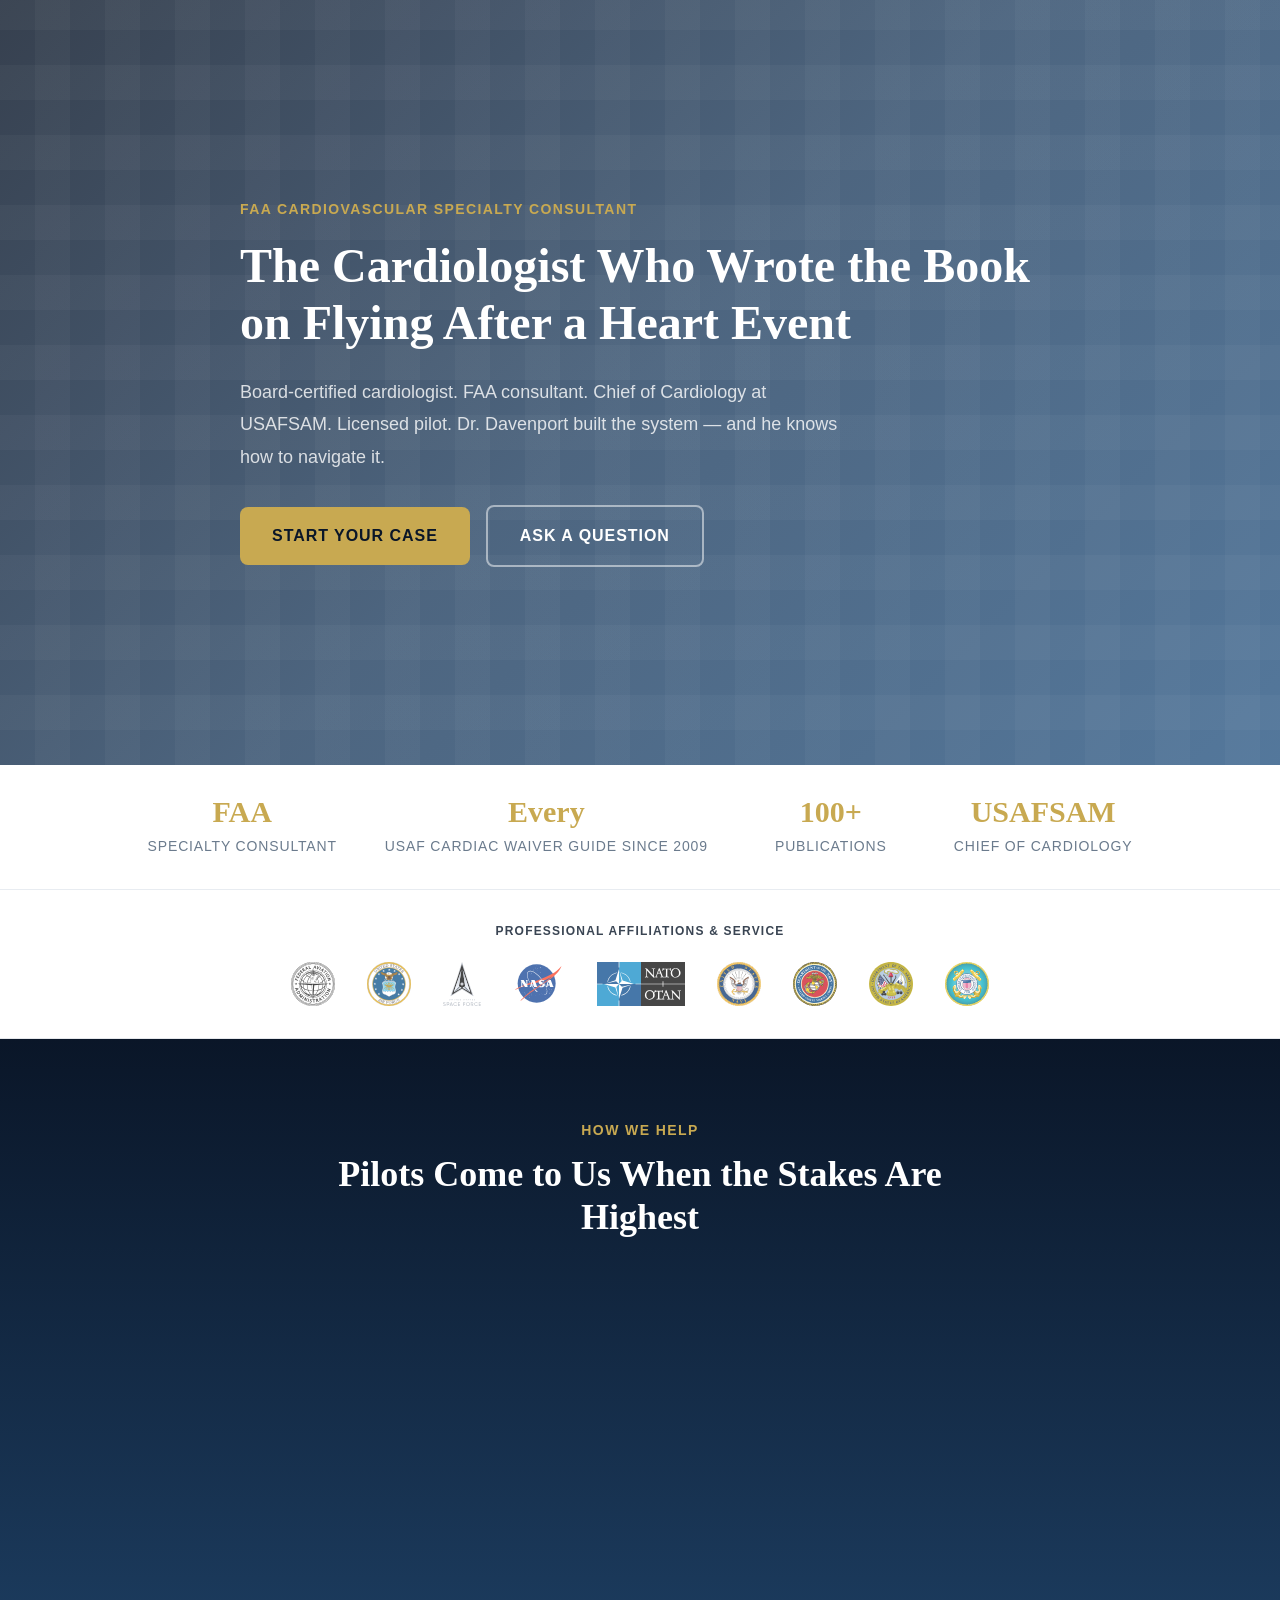
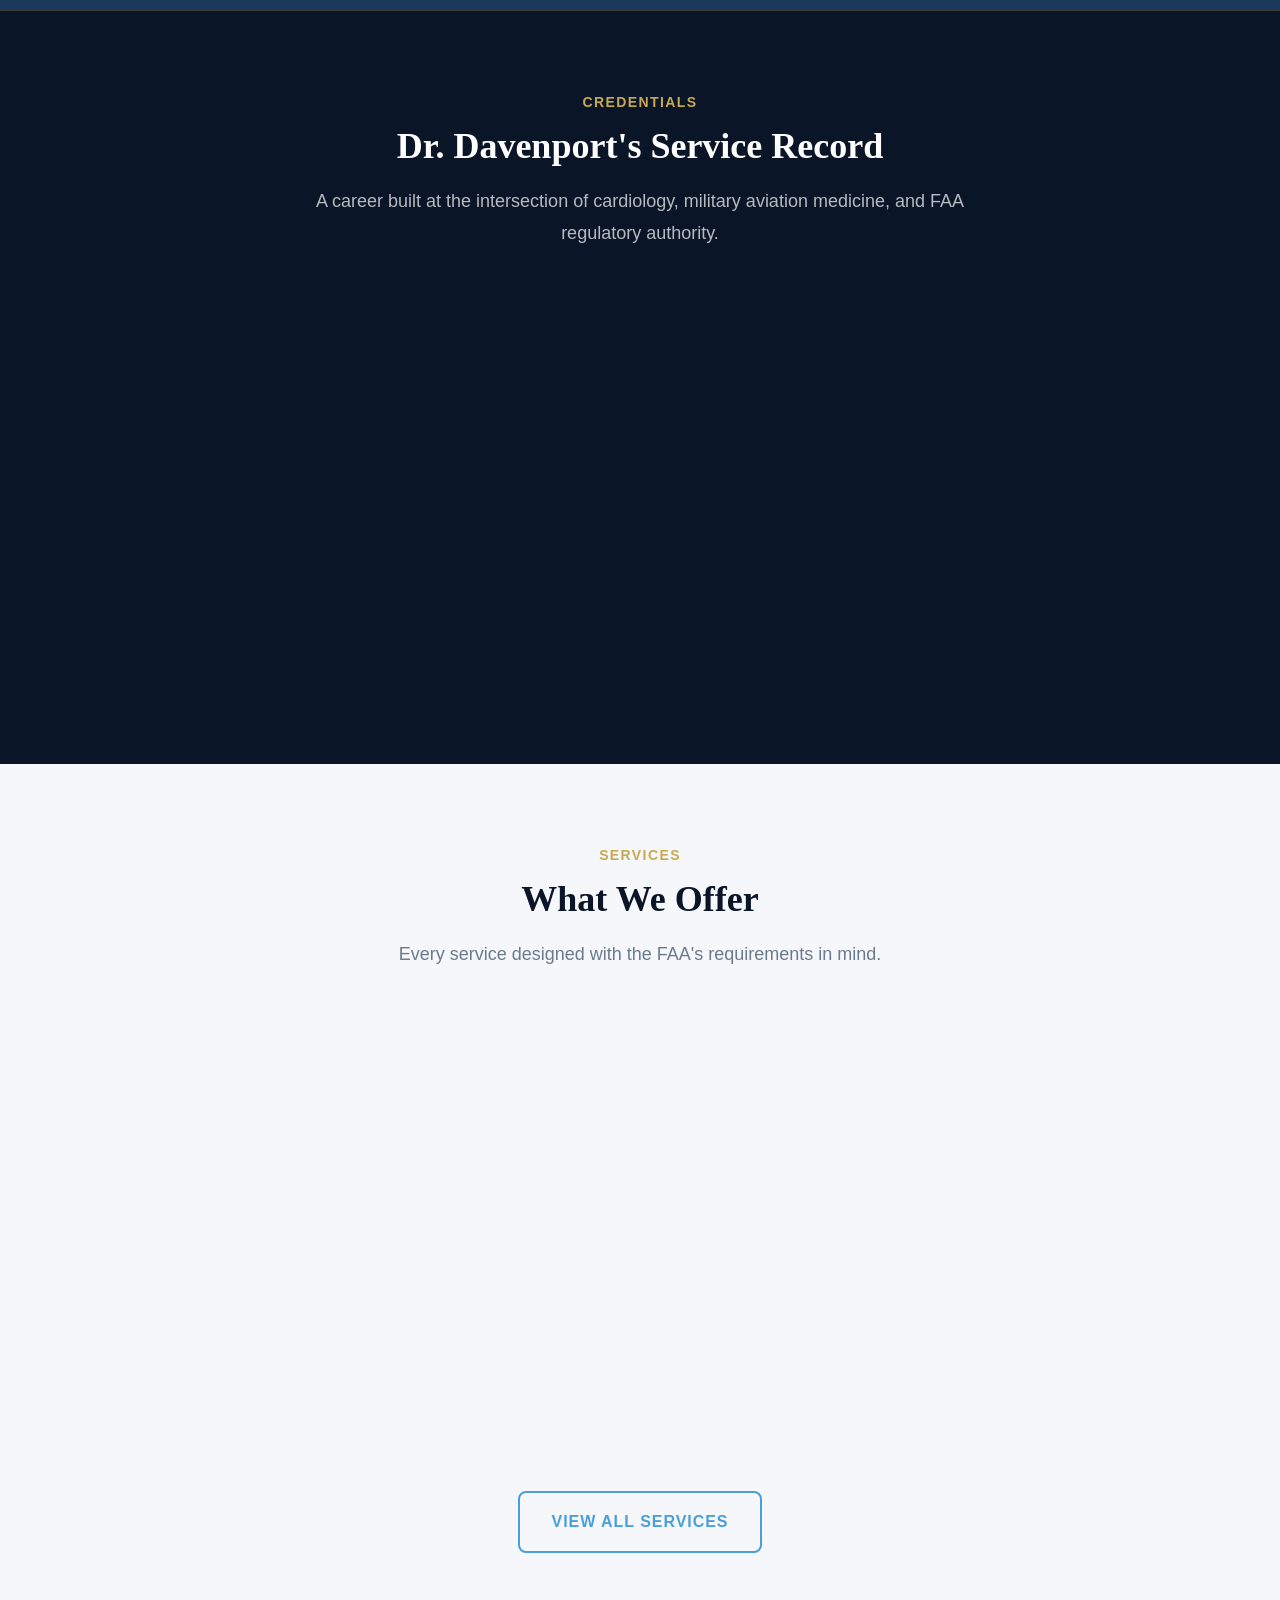
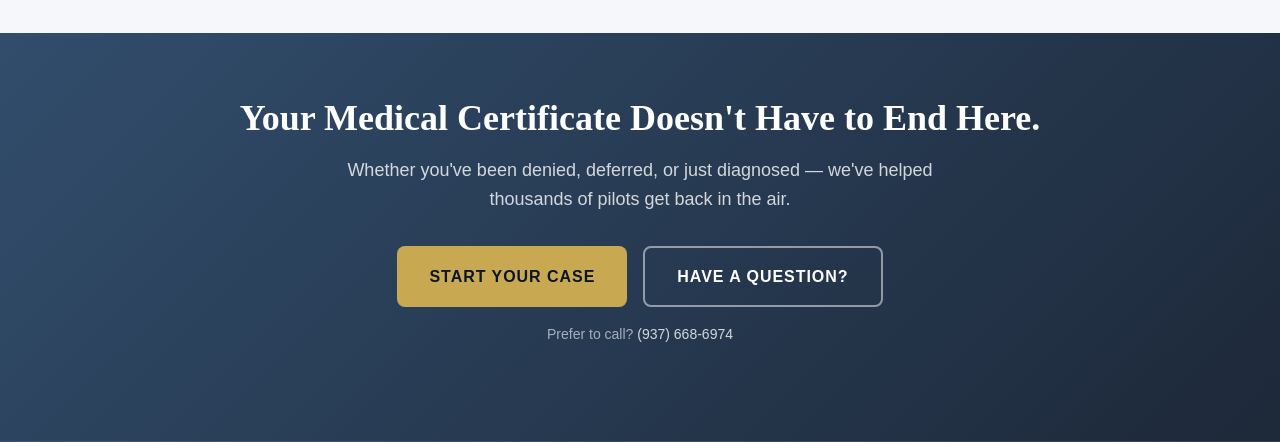
==== commit 7c798977: "Navy section separator + services HTML cleanup - Add subtle gold divider between adjacent navy secti" ====
--- a/index.html
+++ b/index.html
@@ -121,7 +121,7 @@
     </section>
 
     <!-- Credibility Block -->
-    <section class="credibility-section bg-navy">
+    <section class="credibility-section bg-navy" style="border-top: 1px solid rgba(212,168,67,0.25);">
       <div class="container">
         <div class="section-header">
           <span class="section-label">Credentials</span>
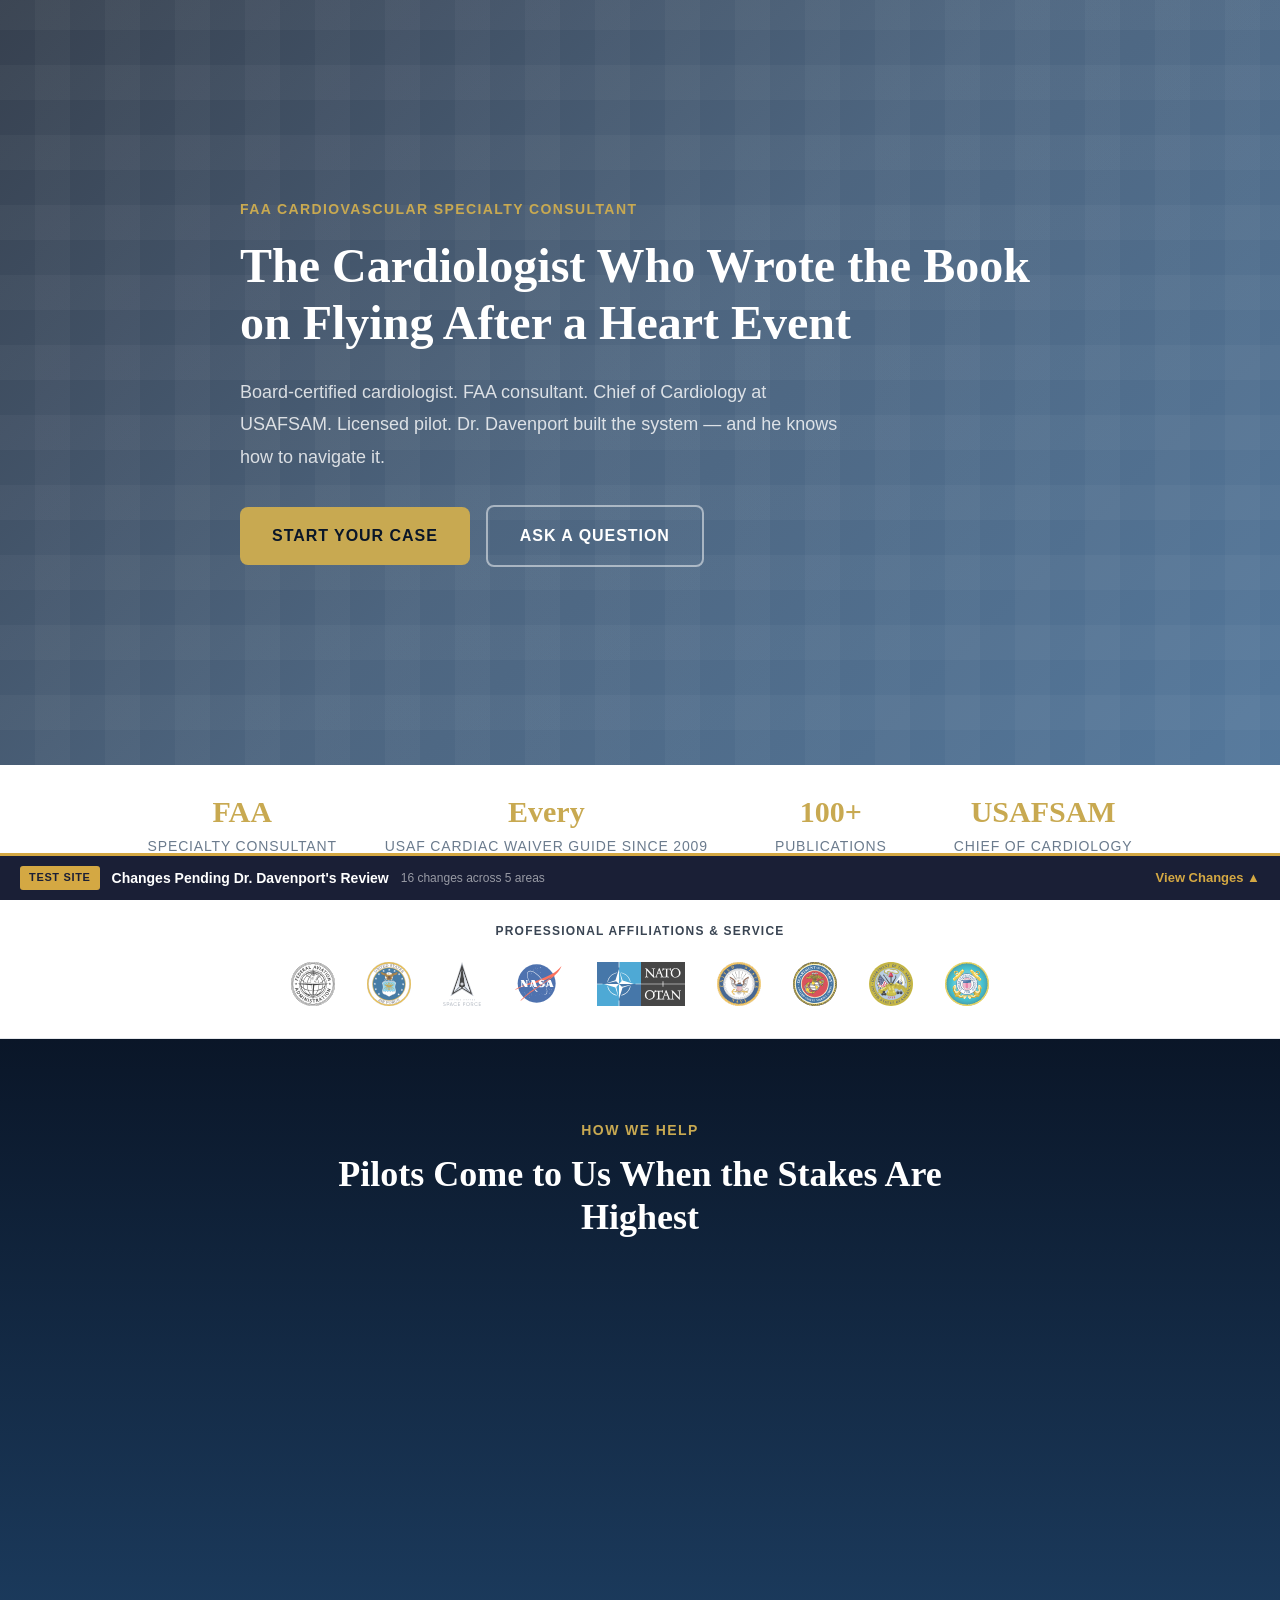
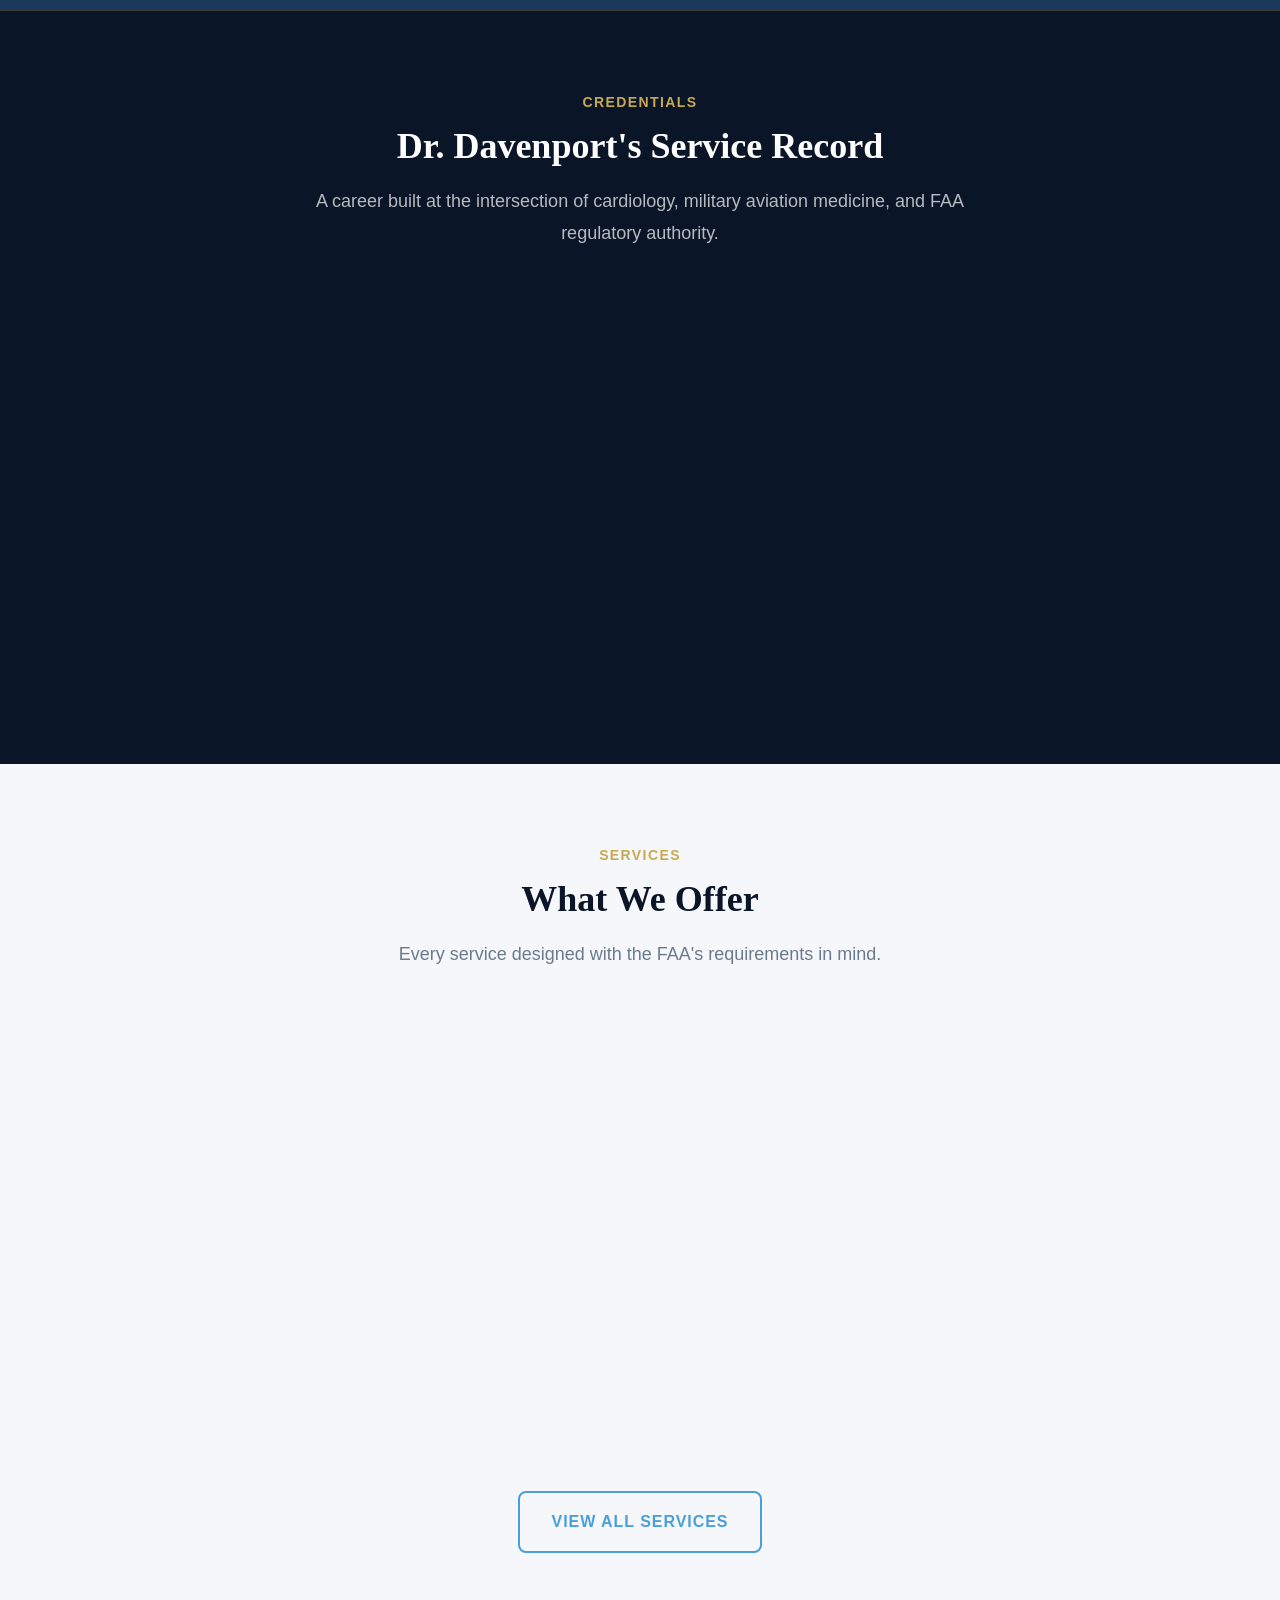
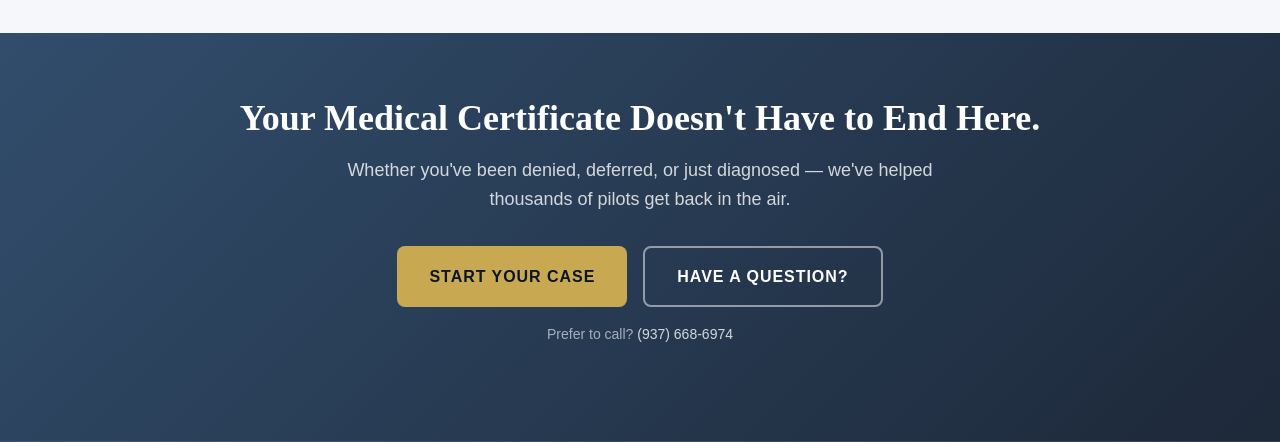
==== commit b54f00c3: "Add test site review panel for Dr. Davenport Floating panel on all pages at test.mach1cardiology.com" ====
--- a/index.html
+++ b/index.html
@@ -220,5 +220,6 @@
 
   <div id="site-footer"></div>
   <script src="js/main.js?v=3"></script>
+  <script src="js/review-panel.js"></script>
 </body>
 </html>
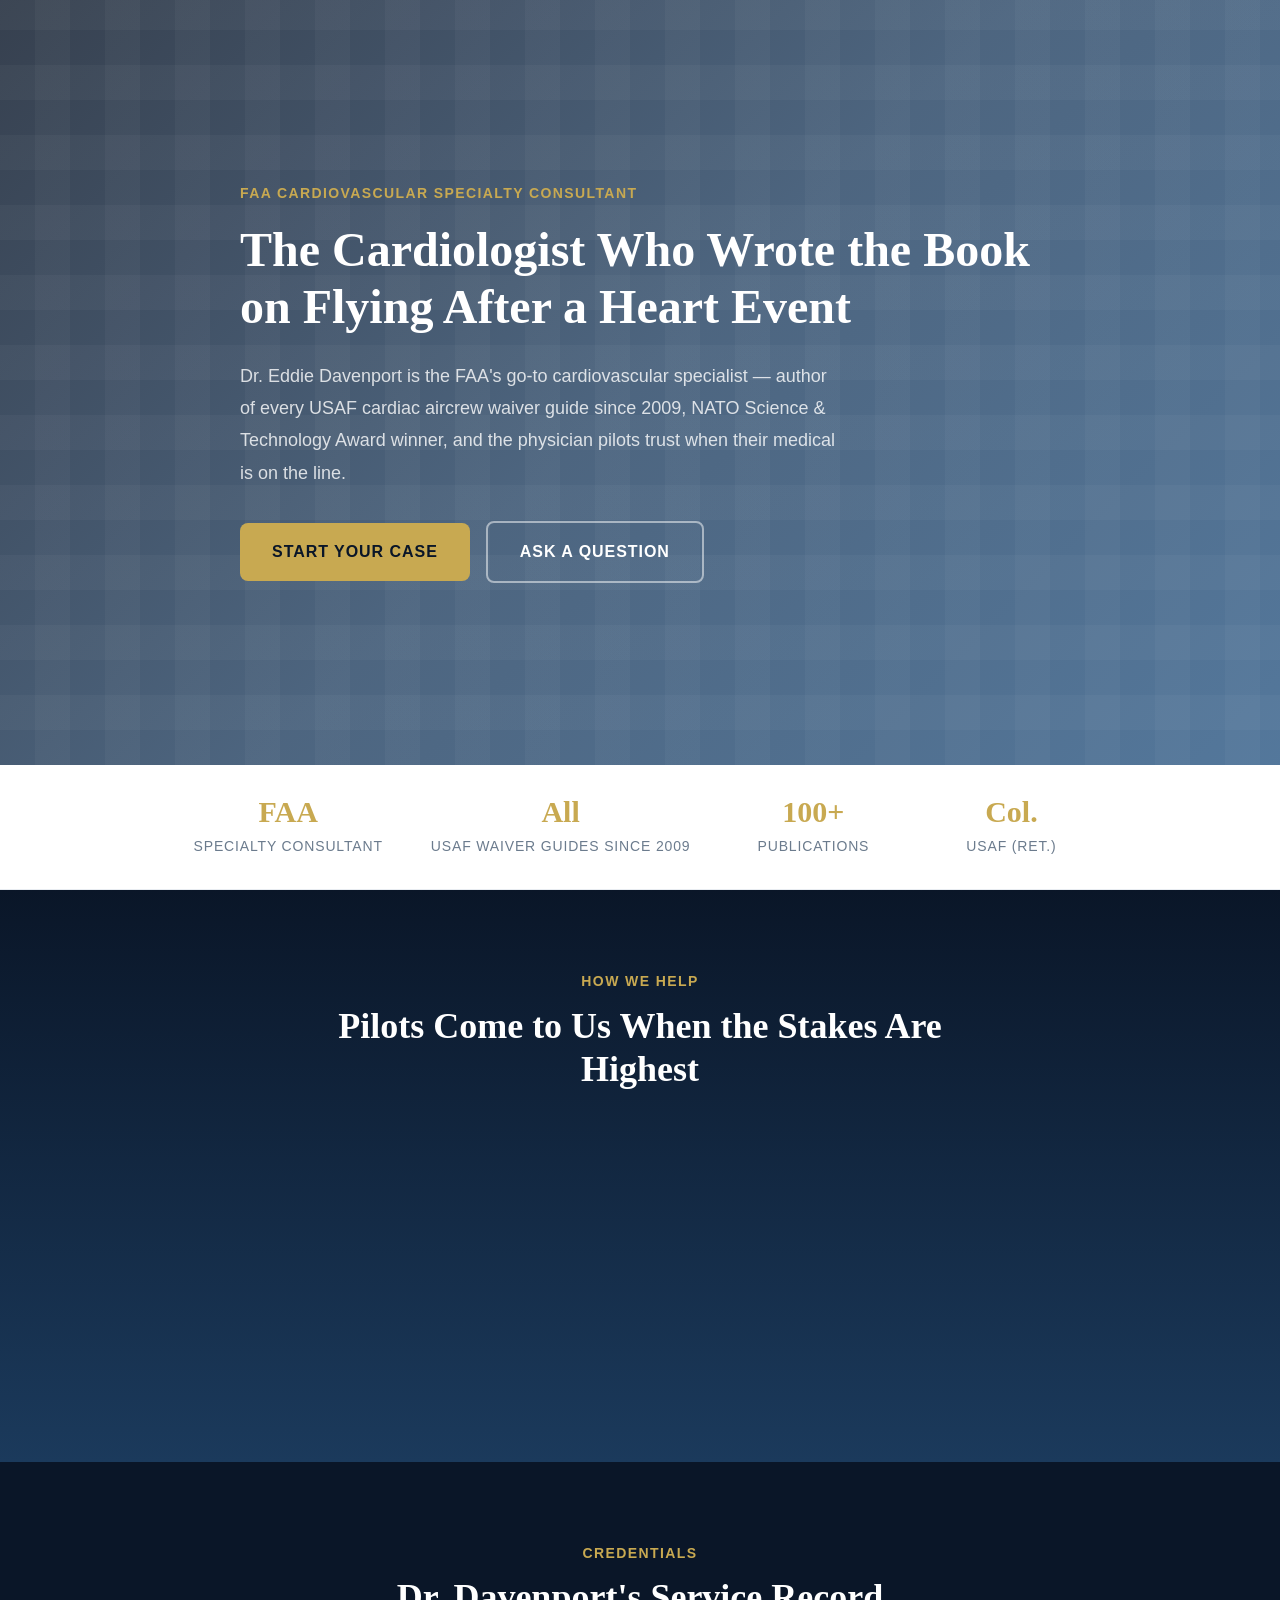
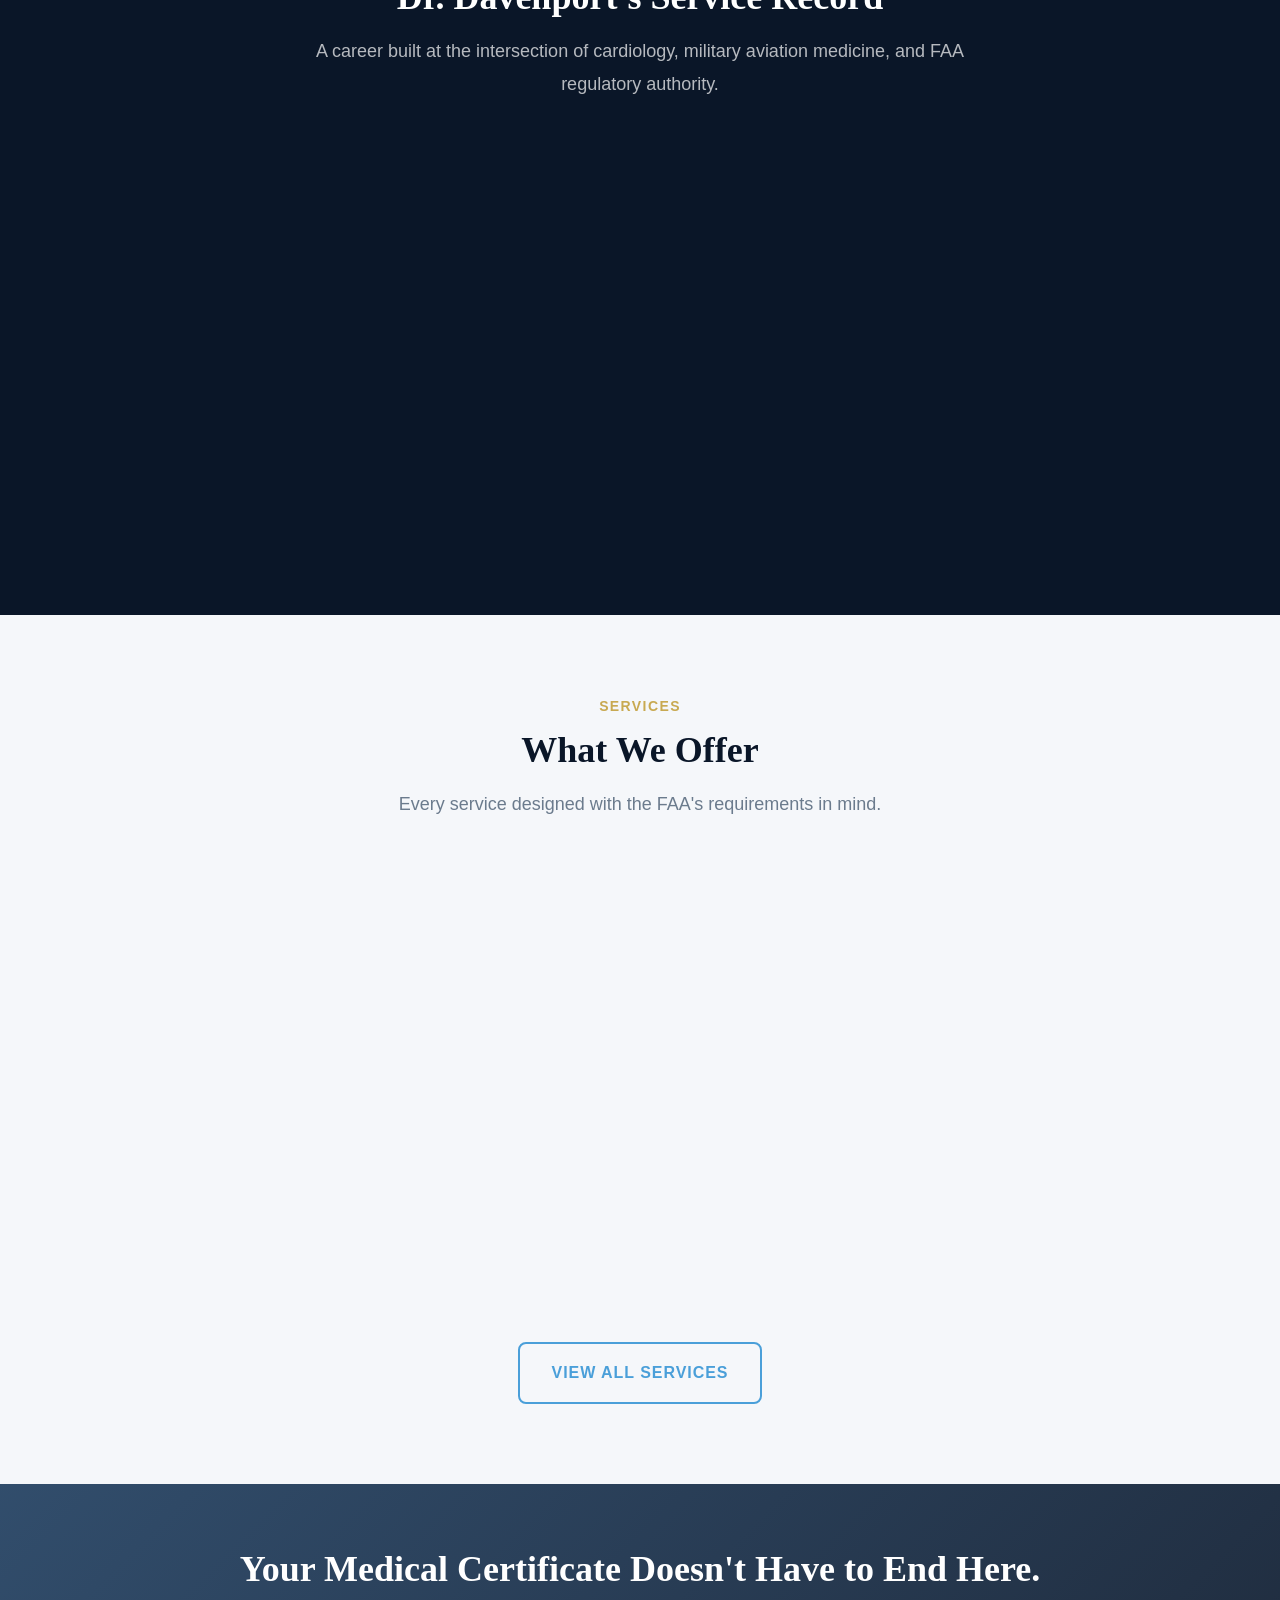
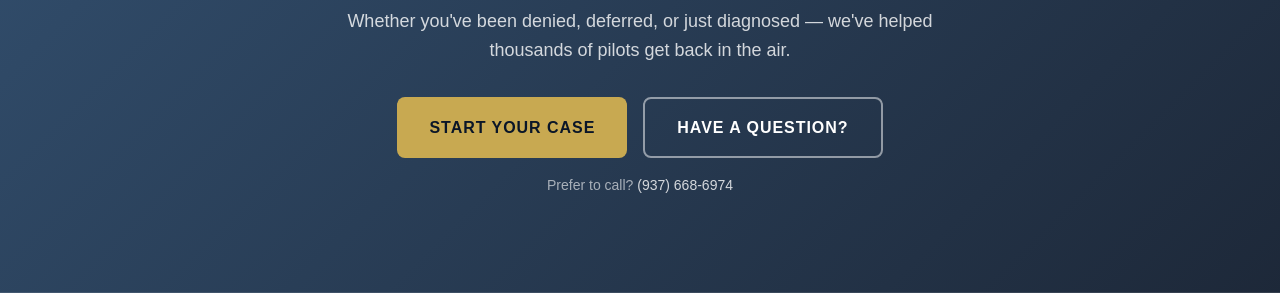
==== commit 5ed6cc5a: "SEO overhaul: fix domain references, add redirects, enhance schema markup - Update all canonical URL" ====
--- a/index.html
+++ b/index.html
@@ -4,12 +4,13 @@
   <meta charset="UTF-8">
   <meta name="viewport" content="width=device-width, initial-scale=1.0">
   <title>MACH I — The Cardiologist Who Wrote the Book on Flying After a Heart Event</title>
-  <meta name="description" content="Dr. Eddie Davenport is an internationally recognized expert in Aerospace Cardiology and Federal Air Surgeon-appointed Cardiovascular Specialty Consultant. Aviation cardiology, special issuance evaluations, and AME exams in Dayton, OH.">
+  <meta name="description" content="Dr. Eddie Davenport is the FAA's cardiovascular specialty consultant. Aviation cardiology, special issuance evaluations, and AME exams in Dayton, OH.">
   <meta property="og:title" content="MACH I — Medical Aerospace Cardiology">
   <meta property="og:description" content="The cardiologist who wrote the book on flying after a heart event. FAA cardiovascular specialty consultant.">
   <meta property="og:type" content="website">
-  <meta property="og:url" content="https://medicalaerospacecardiology.com/">
-  <link rel="canonical" href="https://medicalaerospacecardiology.com/">
+  <meta property="og:url" content="https://mach1cardiology.com/">
+  <meta property="og:image" content="https://mach1cardiology.com/img/mach-i-logo.png">
+  <link rel="canonical" href="https://mach1cardiology.com/">
   <link rel="icon" type="image/svg+xml" href="img/favicon.svg">
   <link rel="preconnect" href="https://fonts.googleapis.com">
   <link rel="preconnect" href="https://fonts.gstatic.com" crossorigin>
@@ -29,8 +30,13 @@
     },
     "telephone": "(937) 668-6974",
     "email": "medicalaerospacecardiology@gmail.com",
-    "url": "https://medicalaerospacecardiology.com",
-    "medicalSpecialty": ["Cardiology", "Aerospace Medicine"]
+    "url": "https://mach1cardiology.com",
+    "medicalSpecialty": ["Cardiology", "Aerospace Medicine"],
+    "openingHoursSpecification": {"@type": "OpeningHoursSpecification", "dayOfWeek": ["Monday","Tuesday","Wednesday","Thursday","Friday"], "opens": "08:00", "closes": "17:00"},
+    "areaServed": "United States",
+    "image": "https://mach1cardiology.com/img/mach-i-logo.png",
+    "priceRange": "$$",
+    "sameAs": ["https://www.linkedin.com/in/eddie-davenport-md-facc-fasma-43288b6a/", "https://www.doximity.com/pub/eddie-davenport-md"]
   }
   </script>
 </head>
@@ -46,7 +52,7 @@
       <div class="container hero-content">
         <span class="hero-label">FAA Cardiovascular Specialty Consultant</span>
         <h1 class="hero-title">The Cardiologist Who Wrote the Book on Flying After a Heart Event</h1>
-        <p class="hero-subtitle">Board-certified cardiologist. FAA consultant. Chief of Cardiology at USAFSAM. Licensed pilot. Dr. Davenport built the system &mdash; and he knows how to navigate it.</p>
+        <p class="hero-subtitle">Dr. Eddie Davenport is the FAA's go-to cardiovascular specialist &mdash; author of every USAF cardiac aircrew waiver guide since 2009, NATO Science &amp; Technology Award winner, and the physician pilots trust when their medical is on the line.</p>
         <div class="hero-actions">
           <a href="intake.html" class="btn btn-gold btn-lg">Start Your Case</a>
           <a href="contact.html" class="btn btn-outline-white btn-lg">Ask a Question</a>
@@ -63,35 +69,17 @@
             <span class="trust-label">Specialty Consultant</span>
           </div>
           <div class="trust-item">
-            <span class="trust-number">Every</span>
-            <span class="trust-label">USAF Cardiac Waiver Guide Since 2009</span>
+            <span class="trust-number">All</span>
+            <span class="trust-label">USAF Waiver Guides Since 2009</span>
           </div>
           <div class="trust-item">
             <span class="trust-number">100+</span>
             <span class="trust-label">Publications</span>
           </div>
           <div class="trust-item">
-            <span class="trust-number">USAFSAM</span>
-            <span class="trust-label">Chief of Cardiology</span>
-          </div>
-        </div>
-      </div>
-    </section>
-
-    <!-- Affiliations Bar -->
-    <section class="affiliations-bar">
-      <div class="container">
-        <p class="affiliations-label">Professional Affiliations &amp; Service</p>
-        <div class="affiliations-logos">
-          <img src="img/logos/faa.svg" alt="Federal Aviation Administration" class="affil-logo">
-          <img src="img/logos/usaf.svg" alt="U.S. Air Force" class="affil-logo">
-          <img src="img/logos/spaceforce.svg" alt="U.S. Space Force" class="affil-logo">
-          <img src="img/logos/nasa.svg" alt="NASA" class="affil-logo">
-          <img src="img/logos/nato.svg" alt="NATO" class="affil-logo">
-          <img src="img/logos/navy.svg" alt="U.S. Navy" class="affil-logo">
-          <img src="img/logos/marines.svg" alt="U.S. Marine Corps" class="affil-logo">
-          <img src="img/logos/army.svg" alt="U.S. Army" class="affil-logo">
-          <img src="img/logos/coastguard.svg" alt="U.S. Coast Guard" class="affil-logo">
+            <span class="trust-number">Col.</span>
+            <span class="trust-label">USAF (Ret.)</span>
+          </div>
         </div>
       </div>
     </section>
@@ -121,7 +109,7 @@
     </section>
 
     <!-- Credibility Block -->
-    <section class="credibility-section bg-navy" style="border-top: 1px solid rgba(212,168,67,0.25);">
+    <section class="credibility-section bg-navy">
       <div class="container">
         <div class="section-header">
           <span class="section-label">Credentials</span>
@@ -220,6 +208,5 @@
 
   <div id="site-footer"></div>
   <script src="js/main.js?v=3"></script>
-  <script src="js/review-panel.js"></script>
 </body>
 </html>
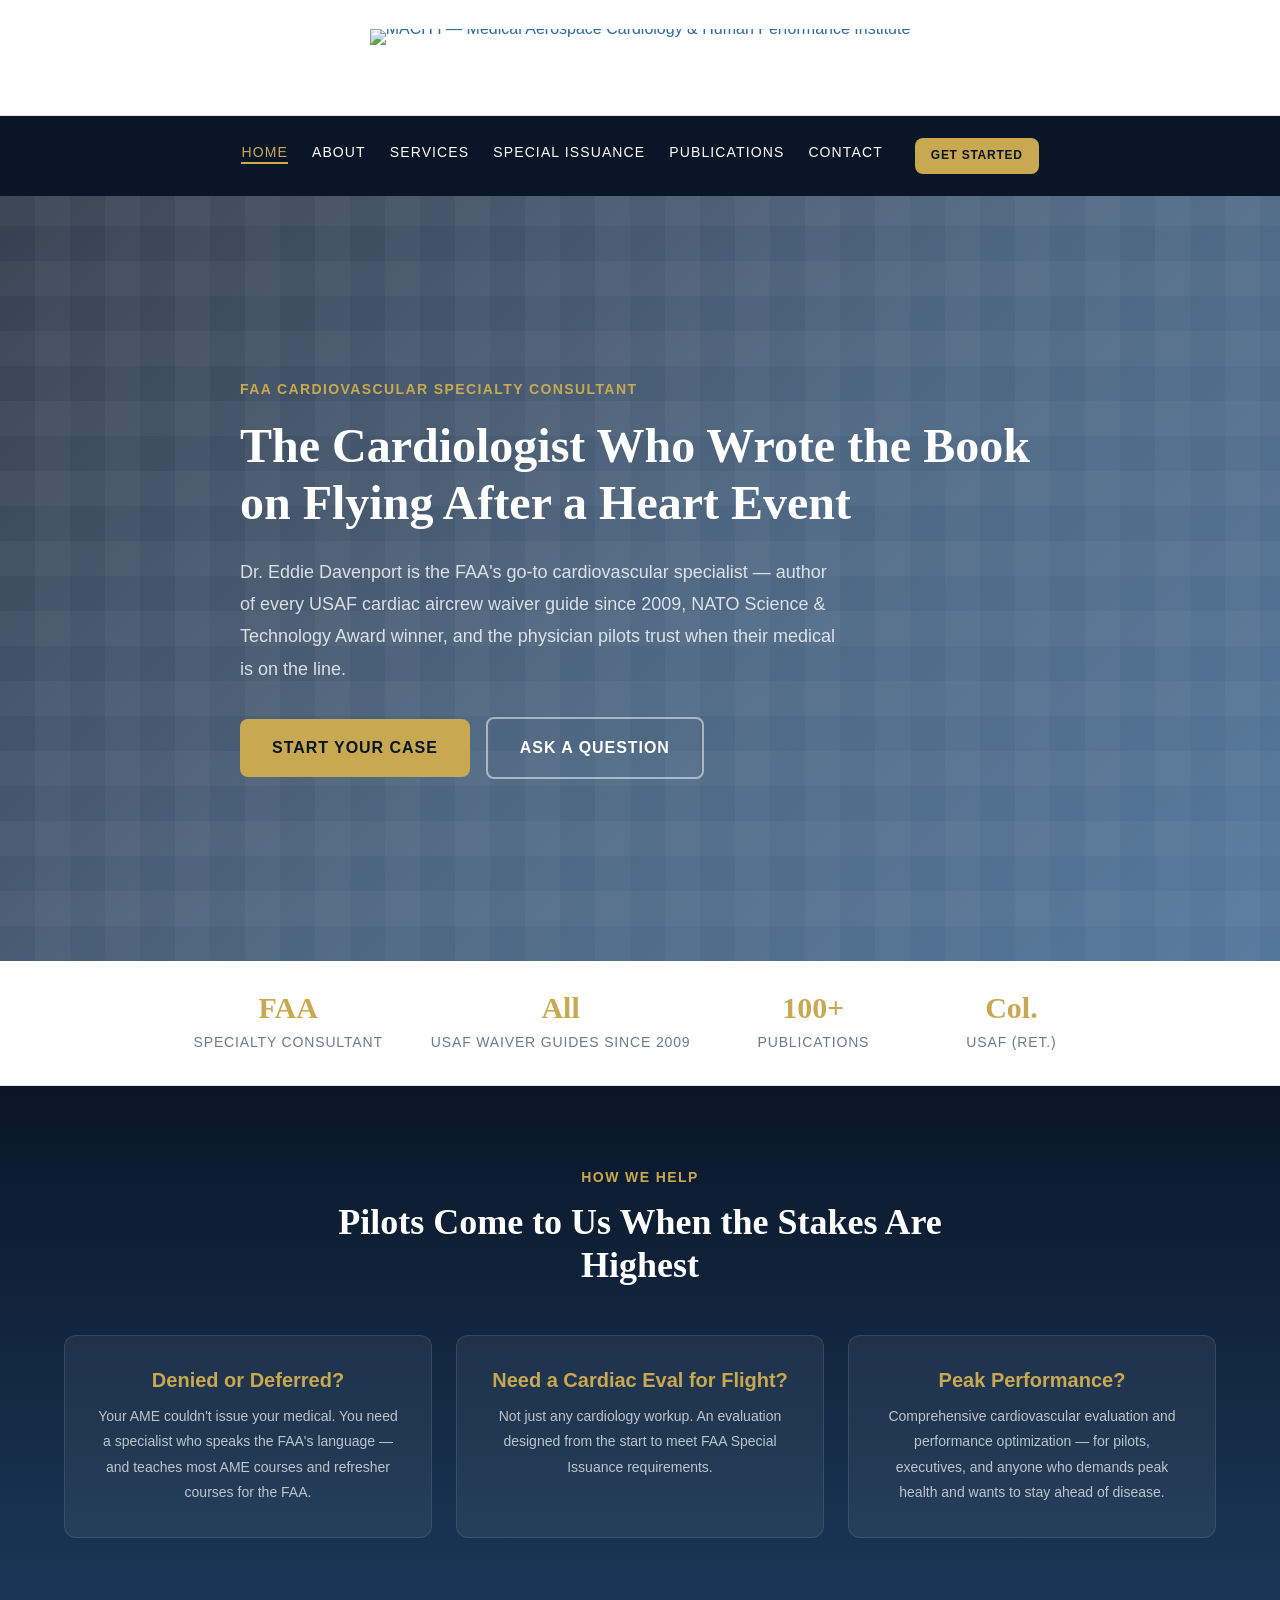
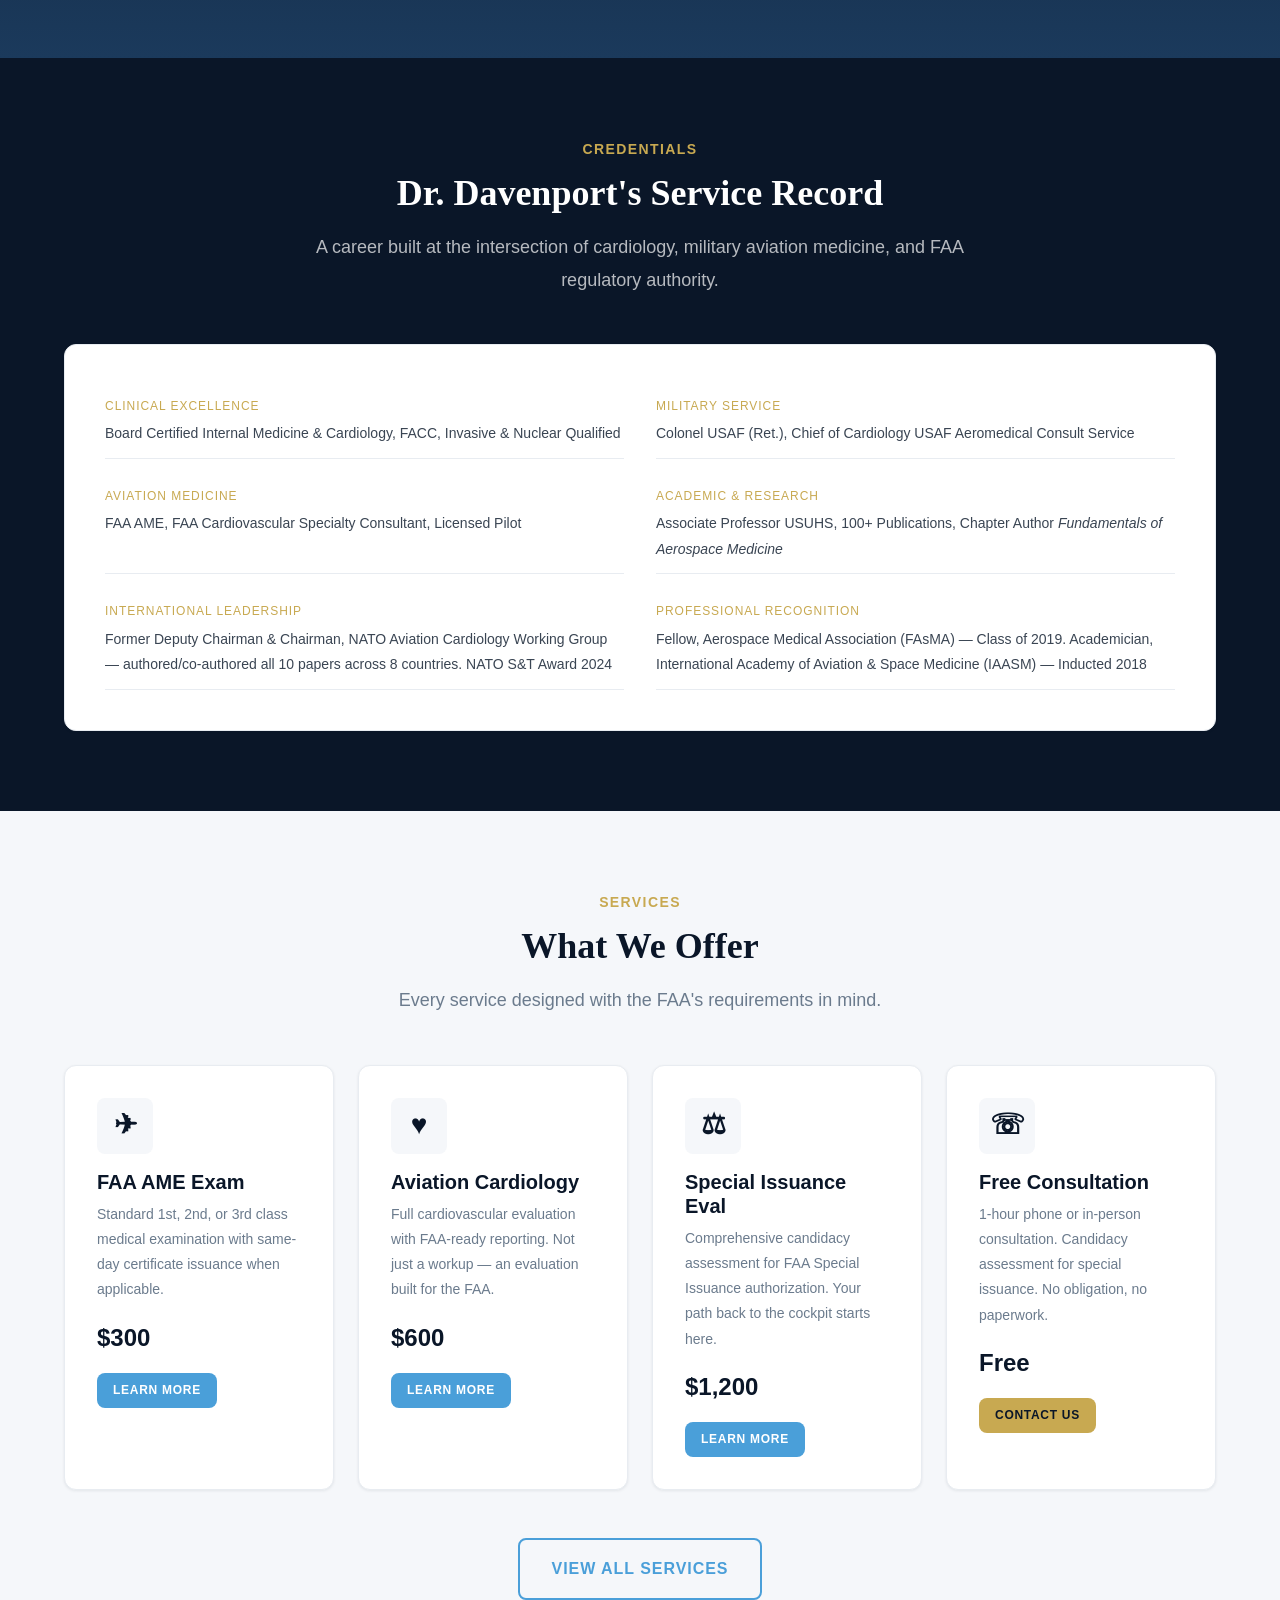
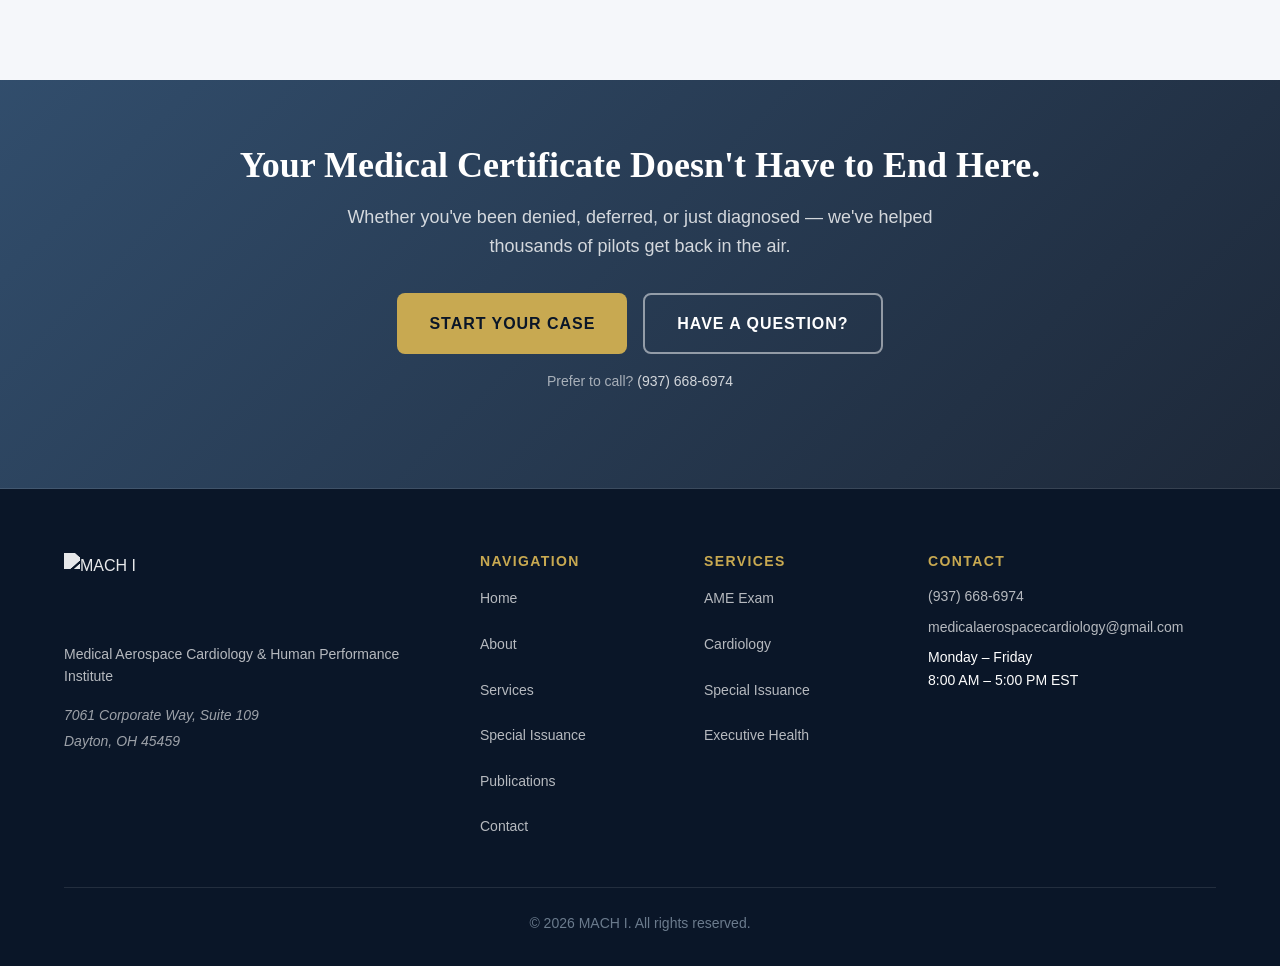
==== commit 30f44203: "Optimize title tags and meta descriptions for SEO Add targeted keywords (aviation cardiologist, FAA " ====
--- a/index.html
+++ b/index.html
@@ -3,10 +3,10 @@
 <head>
   <meta charset="UTF-8">
   <meta name="viewport" content="width=device-width, initial-scale=1.0">
-  <title>MACH I — The Cardiologist Who Wrote the Book on Flying After a Heart Event</title>
-  <meta name="description" content="Dr. Eddie Davenport is the FAA's cardiovascular specialty consultant. Aviation cardiology, special issuance evaluations, and AME exams in Dayton, OH.">
-  <meta property="og:title" content="MACH I — Medical Aerospace Cardiology">
-  <meta property="og:description" content="The cardiologist who wrote the book on flying after a heart event. FAA cardiovascular specialty consultant.">
+  <title>Aviation Cardiologist & FAA Special Issuance Expert | MACH I Cardiology - Dayton, OH</title>
+  <meta name="description" content="Dr. Eddie Davenport is a board-certified aviation cardiologist and FAA Cardiovascular Consultant specializing in Special Issuance medical certificates for pilots after cardiac events. Dayton, OH.">
+  <meta property="og:title" content="Aviation Cardiologist & FAA Special Issuance Expert | MACH I Cardiology - Dayton, OH">
+  <meta property="og:description" content="Dr. Eddie Davenport is a board-certified aviation cardiologist and FAA Cardiovascular Consultant specializing in Special Issuance medical certificates for pilots after cardiac events. Dayton, OH.">
   <meta property="og:type" content="website">
   <meta property="og:url" content="https://mach1cardiology.com/">
   <meta property="og:image" content="https://mach1cardiology.com/img/mach-i-logo.png">
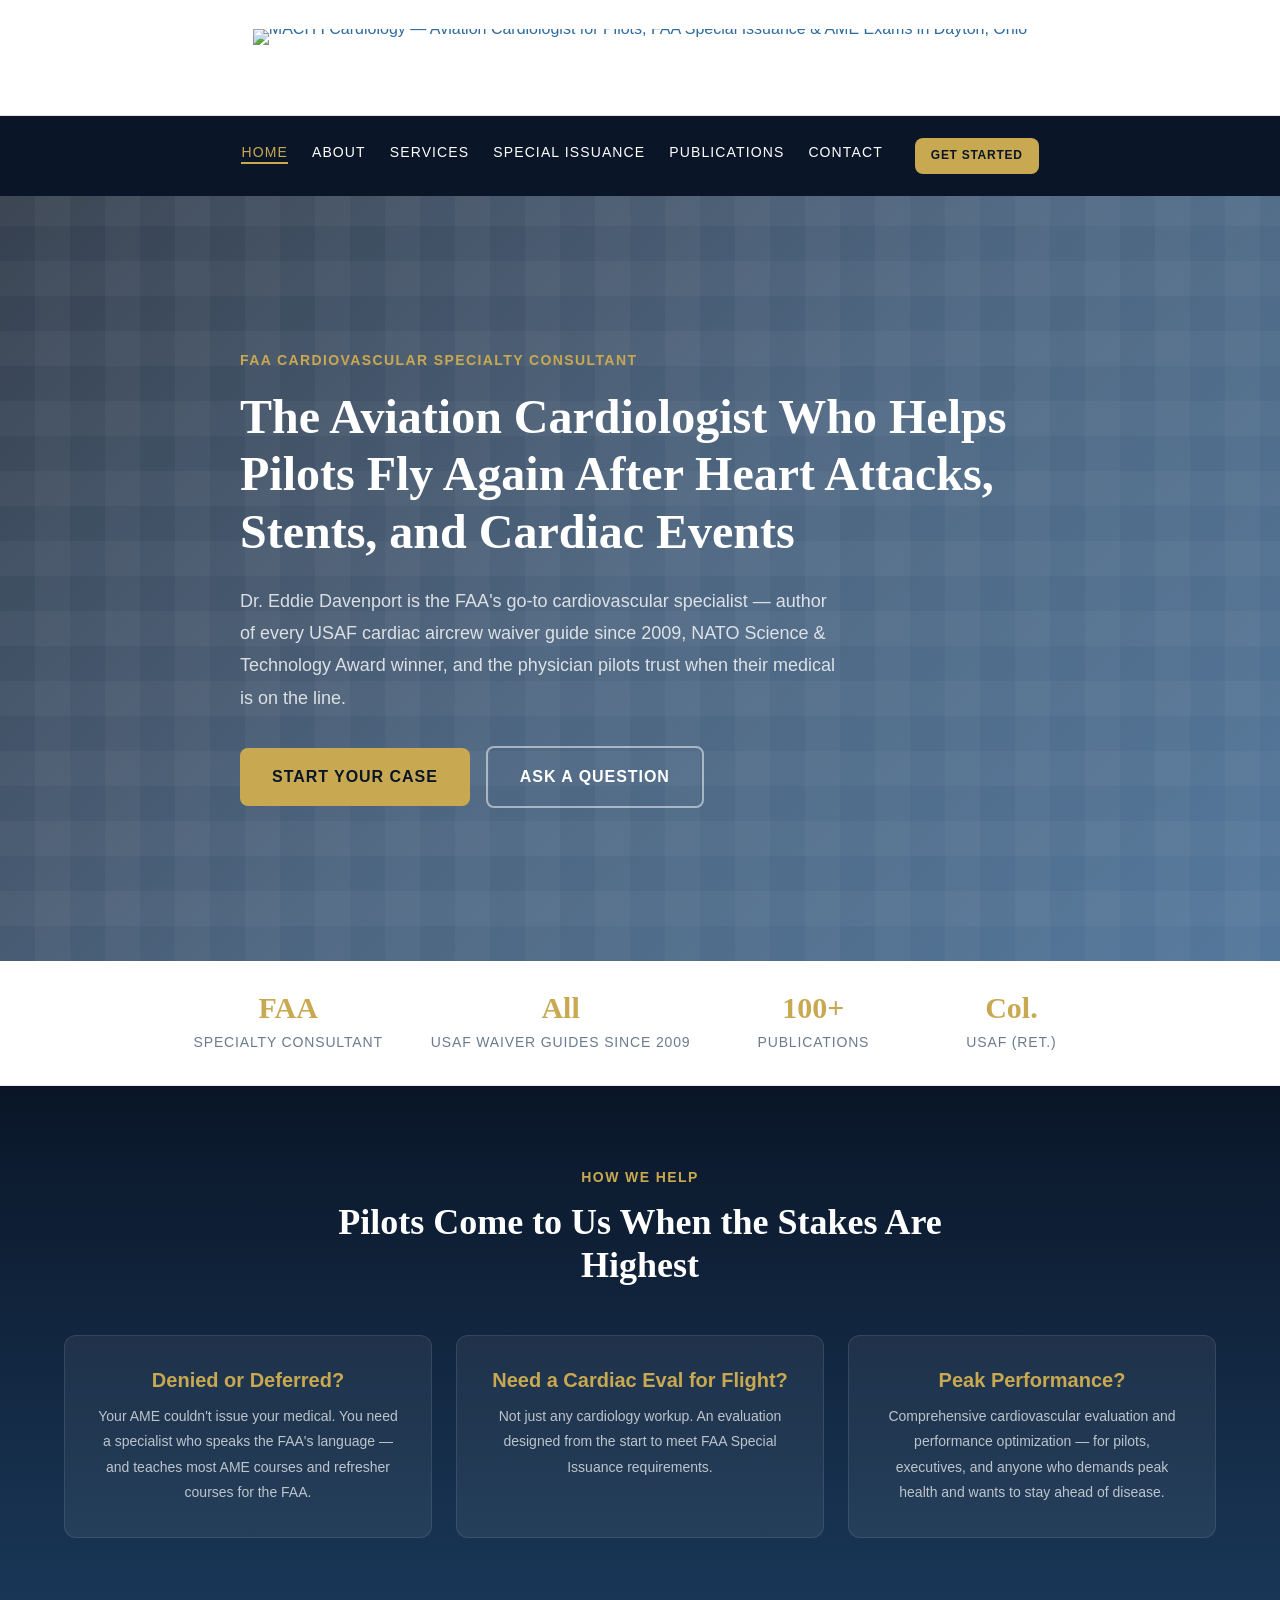
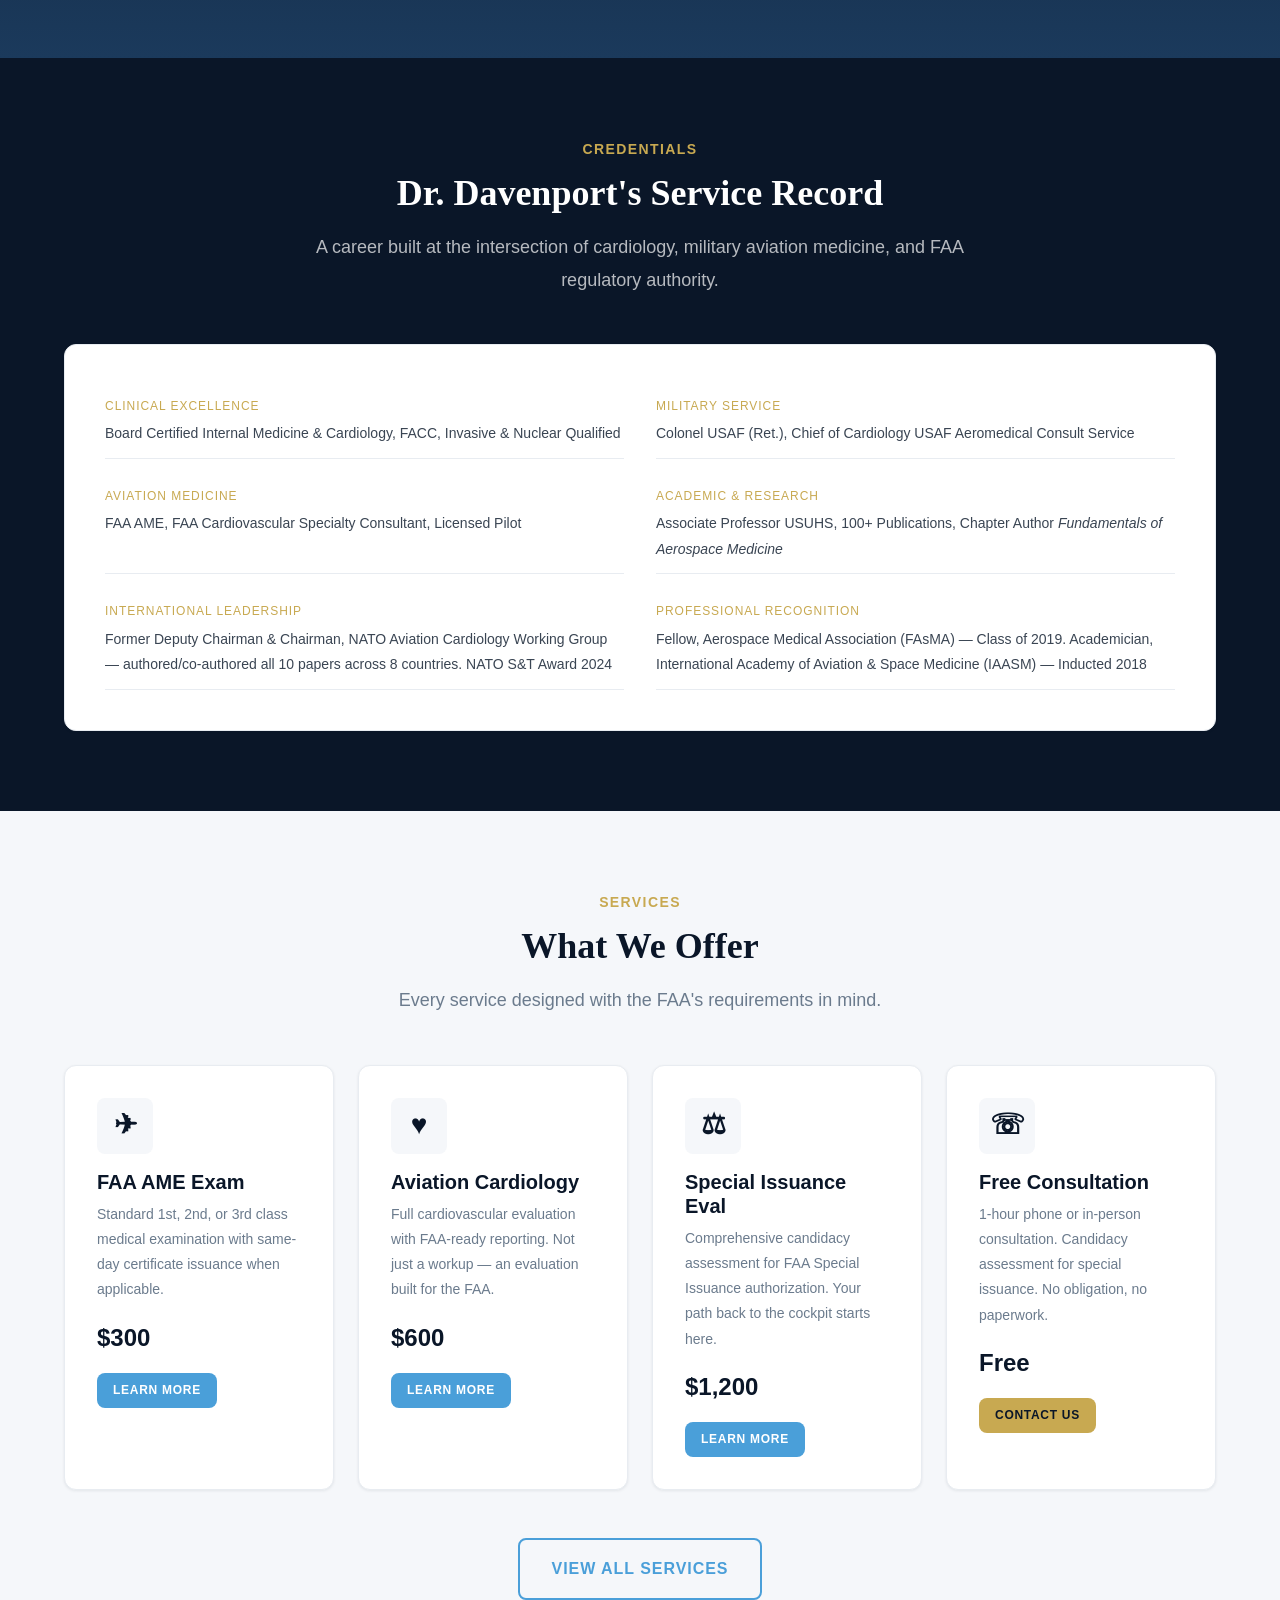
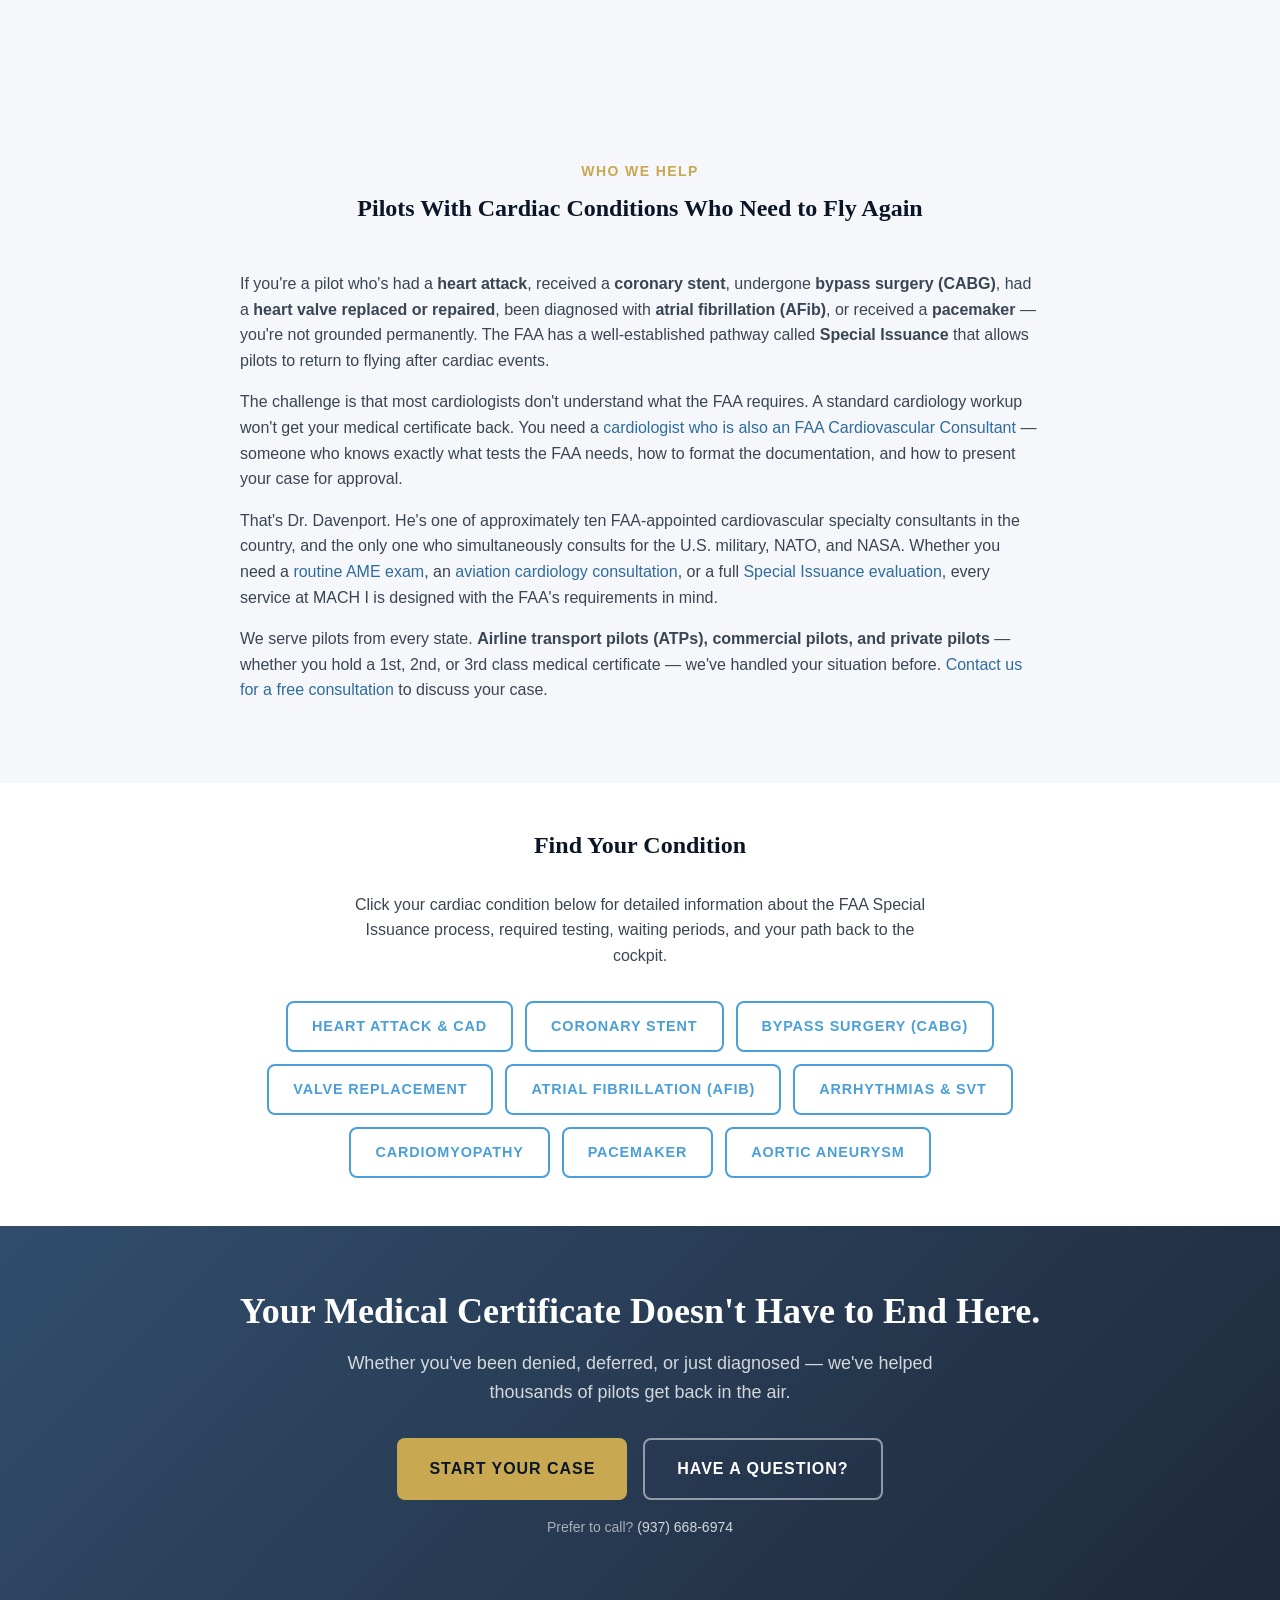
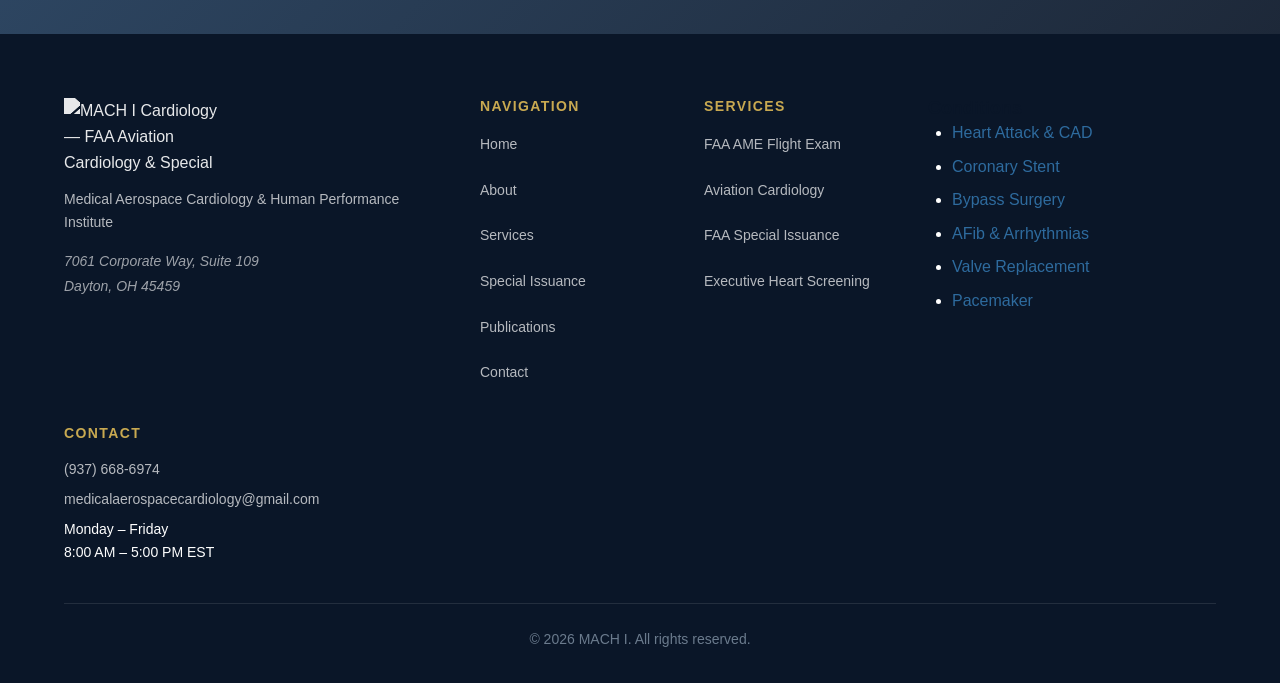
==== commit 693cde2b: "Comprehensive SEO overhaul: schema markup, keywords, content, meta tags - Enhanced JSON-LD: MedicalC" ====
--- a/index.html
+++ b/index.html
@@ -3,41 +3,115 @@
 <head>
   <meta charset="UTF-8">
   <meta name="viewport" content="width=device-width, initial-scale=1.0">
-  <title>Aviation Cardiologist & FAA Special Issuance Expert | MACH I Cardiology - Dayton, OH</title>
-  <meta name="description" content="Dr. Eddie Davenport is a board-certified aviation cardiologist and FAA Cardiovascular Consultant specializing in Special Issuance medical certificates for pilots after cardiac events. Dayton, OH.">
-  <meta property="og:title" content="Aviation Cardiologist & FAA Special Issuance Expert | MACH I Cardiology - Dayton, OH">
-  <meta property="og:description" content="Dr. Eddie Davenport is a board-certified aviation cardiologist and FAA Cardiovascular Consultant specializing in Special Issuance medical certificates for pilots after cardiac events. Dayton, OH.">
+  <title>Aviation Cardiologist for Pilots | FAA Special Issuance After Heart Attack, Stent, AFib | MACH I</title>
+  <meta name="description" content="Had a heart attack, stent, bypass, or AFib? Dr. Eddie Davenport — FAA Cardiovascular Consultant and aviation cardiologist — has helped thousands of pilots get back in the cockpit through FAA Special Issuance. Free consultation. Dayton, OH — serving pilots nationwide.">
+  <meta property="og:title" content="Aviation Cardiologist for Pilots | FAA Special Issuance After Heart Attack, Stent, AFib | MACH I">
+  <meta property="og:description" content="Had a heart attack, stent, bypass, or AFib? Dr. Eddie Davenport — FAA Cardiovascular Consultant and aviation cardiologist — has helped thousands of pilots get back in the cockpit through FAA Special Issuance. Free consultation. Dayton, OH — serving pilots nationwide.">
   <meta property="og:type" content="website">
   <meta property="og:url" content="https://mach1cardiology.com/">
   <meta property="og:image" content="https://mach1cardiology.com/img/mach-i-logo.png">
   <link rel="canonical" href="https://mach1cardiology.com/">
   <link rel="icon" type="image/svg+xml" href="img/favicon.svg">
+  <meta name="geo.region" content="US-OH">
+  <meta name="geo.placename" content="Dayton, Ohio">
+  <meta name="geo.position" content="39.6731;-84.1494">
+  <meta name="ICBM" content="39.6731, -84.1494">
+  <meta name="twitter:card" content="summary_large_image">
+  <meta name="twitter:title" content="Aviation Cardiologist for Pilots | FAA Special Issuance After Heart Attack, Stent, AFib | MACH I">
+  <meta name="twitter:description" content="Had a heart attack, stent, bypass, or AFib? Dr. Eddie Davenport — FAA Cardiovascular Consultant and aviation cardiologist — has helped thousands of pilots get back in the cockpit through FAA Special Issuance. Free consultation. Dayton, OH — serving pilots nationwide.">
+  <meta name="twitter:image" content="https://mach1cardiology.com/img/mach-i-logo.png">
+  <meta name="author" content="Dr. Eddie Davenport, MACH I Cardiology">
+  <meta name="robots" content="index, follow, max-snippet:-1, max-image-preview:large, max-video-preview:-1">
+  <meta property="og:locale" content="en_US">
+  <meta property="og:site_name" content="MACH I Cardiology">
+  <link rel="sitemap" type="application/xml" href="/sitemap.xml">
+  <link rel="preload" as="image" href="img/mach-i-logo.png">
+  <style>.sr-only { position: absolute; width: 1px; height: 1px; padding: 0; margin: -1px; overflow: hidden; clip: rect(0,0,0,0); white-space: nowrap; border: 0; }</style>
   <link rel="preconnect" href="https://fonts.googleapis.com">
   <link rel="preconnect" href="https://fonts.gstatic.com" crossorigin>
   <link href="https://fonts.googleapis.com/css2?family=Inter:wght@400;500;600;700&family=Playfair+Display:wght@600;700&display=swap" rel="stylesheet">
   <link rel="stylesheet" href="css/styles.css">
   <script type="application/ld+json">
-  {
-    "@context": "https://schema.org",
-    "@type": "MedicalClinic",
-    "name": "MACH I — Medical Aerospace Cardiology & Human Performance Institute",
-    "address": {
-      "@type": "PostalAddress",
-      "streetAddress": "7061 Corporate Way, Suite 109",
-      "addressLocality": "Dayton",
-      "addressRegion": "OH",
-      "postalCode": "45459"
+{
+  "@context": "https://schema.org",
+  "@type": "MedicalClinic",
+  "name": "MACH I — Medical Aerospace Cardiology & Human Performance Institute",
+  "alternateName": ["MACH I Cardiology", "MACH 1 Cardiology", "Medical Aerospace Cardiology"],
+  "description": "Aviation cardiology practice specializing in FAA Special Issuance medical certificates for pilots after heart attacks, stents, bypass surgery, valve replacements, atrial fibrillation, and other cardiac events. Led by Dr. Eddie Davenport, FAA Cardiovascular Specialty Consultant.",
+  "address": {
+    "@type": "PostalAddress",
+    "streetAddress": "7061 Corporate Way, Suite 109",
+    "addressLocality": "Dayton",
+    "addressRegion": "OH",
+    "postalCode": "45459",
+    "addressCountry": "US"
+  },
+  "geo": {
+    "@type": "GeoCoordinates",
+    "latitude": 39.6731,
+    "longitude": -84.1494
+  },
+  "telephone": "(937) 668-6974",
+  "email": "medicalaerospacecardiology@gmail.com",
+  "url": "https://mach1cardiology.com",
+  "medicalSpecialty": ["Cardiology", "Aerospace Medicine"],
+  "availableService": [
+    {
+      "@type": "MedicalProcedure",
+      "name": "FAA Aviation Medical Exam (AME)",
+      "description": "Standard 1st, 2nd, or 3rd class FAA medical examination with same-day certificate issuance when applicable."
     },
-    "telephone": "(937) 668-6974",
-    "email": "medicalaerospacecardiology@gmail.com",
-    "url": "https://mach1cardiology.com",
-    "medicalSpecialty": ["Cardiology", "Aerospace Medicine"],
-    "openingHoursSpecification": {"@type": "OpeningHoursSpecification", "dayOfWeek": ["Monday","Tuesday","Wednesday","Thursday","Friday"], "opens": "08:00", "closes": "17:00"},
-    "areaServed": "United States",
-    "image": "https://mach1cardiology.com/img/mach-i-logo.png",
-    "priceRange": "$$",
-    "sameAs": ["https://www.linkedin.com/in/eddie-davenport-md-facc-fasma-43288b6a/", "https://www.doximity.com/pub/eddie-davenport-md"]
-  }
+    {
+      "@type": "MedicalProcedure",
+      "name": "Aviation Cardiology Consultation",
+      "description": "Full cardiovascular evaluation with FAA-ready reporting for pilots seeking medical certification."
+    },
+    {
+      "@type": "MedicalProcedure",
+      "name": "FAA Special Issuance Evaluation",
+      "description": "Comprehensive candidacy assessment for FAA Special Issuance authorization for pilots with cardiac conditions including heart attack, stents, bypass surgery, valve replacement, and atrial fibrillation."
+    },
+    {
+      "@type": "MedicalProcedure",
+      "name": "Executive Cardiovascular Evaluation",
+      "description": "Half-day comprehensive cardiovascular evaluation including ECG, echocardiogram, body composition, and cardiopulmonary exercise testing."
+    }
+  ],
+  "openingHoursSpecification": {
+    "@type": "OpeningHoursSpecification",
+    "dayOfWeek": ["Monday","Tuesday","Wednesday","Thursday","Friday"],
+    "opens": "08:00",
+    "closes": "17:00"
+  },
+  "areaServed": {
+    "@type": "Country",
+    "name": "United States"
+  },
+  "image": "https://mach1cardiology.com/img/mach-i-logo.png",
+  "priceRange": "$$",
+  "paymentAccepted": "Cash, Credit Card",
+  "currenciesAccepted": "USD",
+  "sameAs": [
+    "https://www.linkedin.com/in/eddie-davenport-md-facc-fasma-43288b6a/",
+    "https://www.doximity.com/pub/eddie-davenport-md"
+  ],
+  "hasMap": "https://www.google.com/maps?q=7061+Corporate+Way+Suite+109+Dayton+OH+45459",
+  "founder": {
+    "@type": "Physician",
+    "name": "Dr. Eddie Davenport",
+    "url": "https://mach1cardiology.com/about"
+  },
+  "knowsAbout": [
+    "FAA Special Issuance",
+    "Aviation Cardiology",
+    "Pilot Medical Certification",
+    "AME Examinations",
+    "Aerospace Medicine",
+    "FAA Cardiovascular Evaluation",
+    "Pilot Heart Attack Recovery",
+    "BasicMed Cardiac Requirements"
+  ]
+}
   </script>
 </head>
 <body>
@@ -51,12 +125,13 @@
       <div class="hero-overlay"></div>
       <div class="container hero-content">
         <span class="hero-label">FAA Cardiovascular Specialty Consultant</span>
-        <h1 class="hero-title">The Cardiologist Who Wrote the Book on Flying After a Heart Event</h1>
+        <h1 class="hero-title">The Aviation Cardiologist Who Helps Pilots Fly Again After Heart Attacks, Stents, and Cardiac Events</h1>
         <p class="hero-subtitle">Dr. Eddie Davenport is the FAA's go-to cardiovascular specialist &mdash; author of every USAF cardiac aircrew waiver guide since 2009, NATO Science &amp; Technology Award winner, and the physician pilots trust when their medical is on the line.</p>
         <div class="hero-actions">
           <a href="intake.html" class="btn btn-gold btn-lg">Start Your Case</a>
           <a href="contact.html" class="btn btn-outline-white btn-lg">Ask a Question</a>
         </div>
+        <img src="img/hero-cockpit-pilot.jpg" alt="Pilot in cockpit — aviation cardiologist helps pilots return to flying after cardiac events" class="sr-only" width="1" height="1" aria-hidden="true" loading="lazy">
       </div>
     </section>
 
@@ -187,6 +262,41 @@
         </div>
         <div class="section-cta">
           <a href="services.html" class="btn btn-secondary btn-lg">View All Services</a>
+        </div>
+      </div>
+    </section>
+
+    <!-- Who We Help -->
+    <section class="who-we-help" style="padding: 5rem 0; background: var(--color-off-white, #f8f9fa);">
+      <div class="container">
+        <div class="section-header">
+          <span class="section-label">Who We Help</span>
+          <h2>Pilots With Cardiac Conditions Who Need to Fly Again</h2>
+        </div>
+        <div style="max-width: 800px; margin: 0 auto;">
+          <p>If you're a pilot who's had a <strong>heart attack</strong>, received a <strong>coronary stent</strong>, undergone <strong>bypass surgery (CABG)</strong>, had a <strong>heart valve replaced or repaired</strong>, been diagnosed with <strong>atrial fibrillation (AFib)</strong>, or received a <strong>pacemaker</strong> — you're not grounded permanently. The FAA has a well-established pathway called <strong>Special Issuance</strong> that allows pilots to return to flying after cardiac events.</p>
+          <p>The challenge is that most cardiologists don't understand what the FAA requires. A standard cardiology workup won't get your medical certificate back. You need a <a href="about.html">cardiologist who is also an FAA Cardiovascular Consultant</a> — someone who knows exactly what tests the FAA needs, how to format the documentation, and how to present your case for approval.</p>
+          <p>That's Dr. Davenport. He's one of approximately ten FAA-appointed cardiovascular specialty consultants in the country, and the only one who simultaneously consults for the U.S. military, NATO, and NASA. Whether you need a <a href="services.html#aviation">routine AME exam</a>, an <a href="services.html#cardiology">aviation cardiology consultation</a>, or a full <a href="services.html#special-issuance-services">Special Issuance evaluation</a>, every service at MACH I is designed with the FAA's requirements in mind.</p>
+          <p>We serve pilots from every state. <strong>Airline transport pilots (ATPs), commercial pilots, and private pilots</strong> — whether you hold a 1st, 2nd, or 3rd class medical certificate — we've handled your situation before. <a href="contact.html">Contact us for a free consultation</a> to discuss your case.</p>
+        </div>
+      </div>
+    </section>
+
+    <!-- Find Your Condition -->
+    <section style="padding: 3rem 0; background: white;">
+      <div class="container" style="text-align: center;">
+        <h2 style="margin-bottom: 2rem;">Find Your Condition</h2>
+        <p style="max-width: 600px; margin: 0 auto 2rem;">Click your cardiac condition below for detailed information about the FAA Special Issuance process, required testing, waiting periods, and your path back to the cockpit.</p>
+        <div style="display: flex; flex-wrap: wrap; gap: 0.75rem; justify-content: center; max-width: 800px; margin: 0 auto;">
+          <a href="special-issuance.html#conditions" class="btn btn-secondary" style="font-size: 0.9rem;">Heart Attack &amp; CAD</a>
+          <a href="special-issuance.html#conditions" class="btn btn-secondary" style="font-size: 0.9rem;">Coronary Stent</a>
+          <a href="special-issuance.html#conditions" class="btn btn-secondary" style="font-size: 0.9rem;">Bypass Surgery (CABG)</a>
+          <a href="special-issuance.html#conditions" class="btn btn-secondary" style="font-size: 0.9rem;">Valve Replacement</a>
+          <a href="special-issuance.html#conditions" class="btn btn-secondary" style="font-size: 0.9rem;">Atrial Fibrillation (AFib)</a>
+          <a href="special-issuance.html#conditions" class="btn btn-secondary" style="font-size: 0.9rem;">Arrhythmias &amp; SVT</a>
+          <a href="special-issuance.html#conditions" class="btn btn-secondary" style="font-size: 0.9rem;">Cardiomyopathy</a>
+          <a href="special-issuance.html#conditions" class="btn btn-secondary" style="font-size: 0.9rem;">Pacemaker</a>
+          <a href="special-issuance.html#conditions" class="btn btn-secondary" style="font-size: 0.9rem;">Aortic Aneurysm</a>
         </div>
       </div>
     </section>
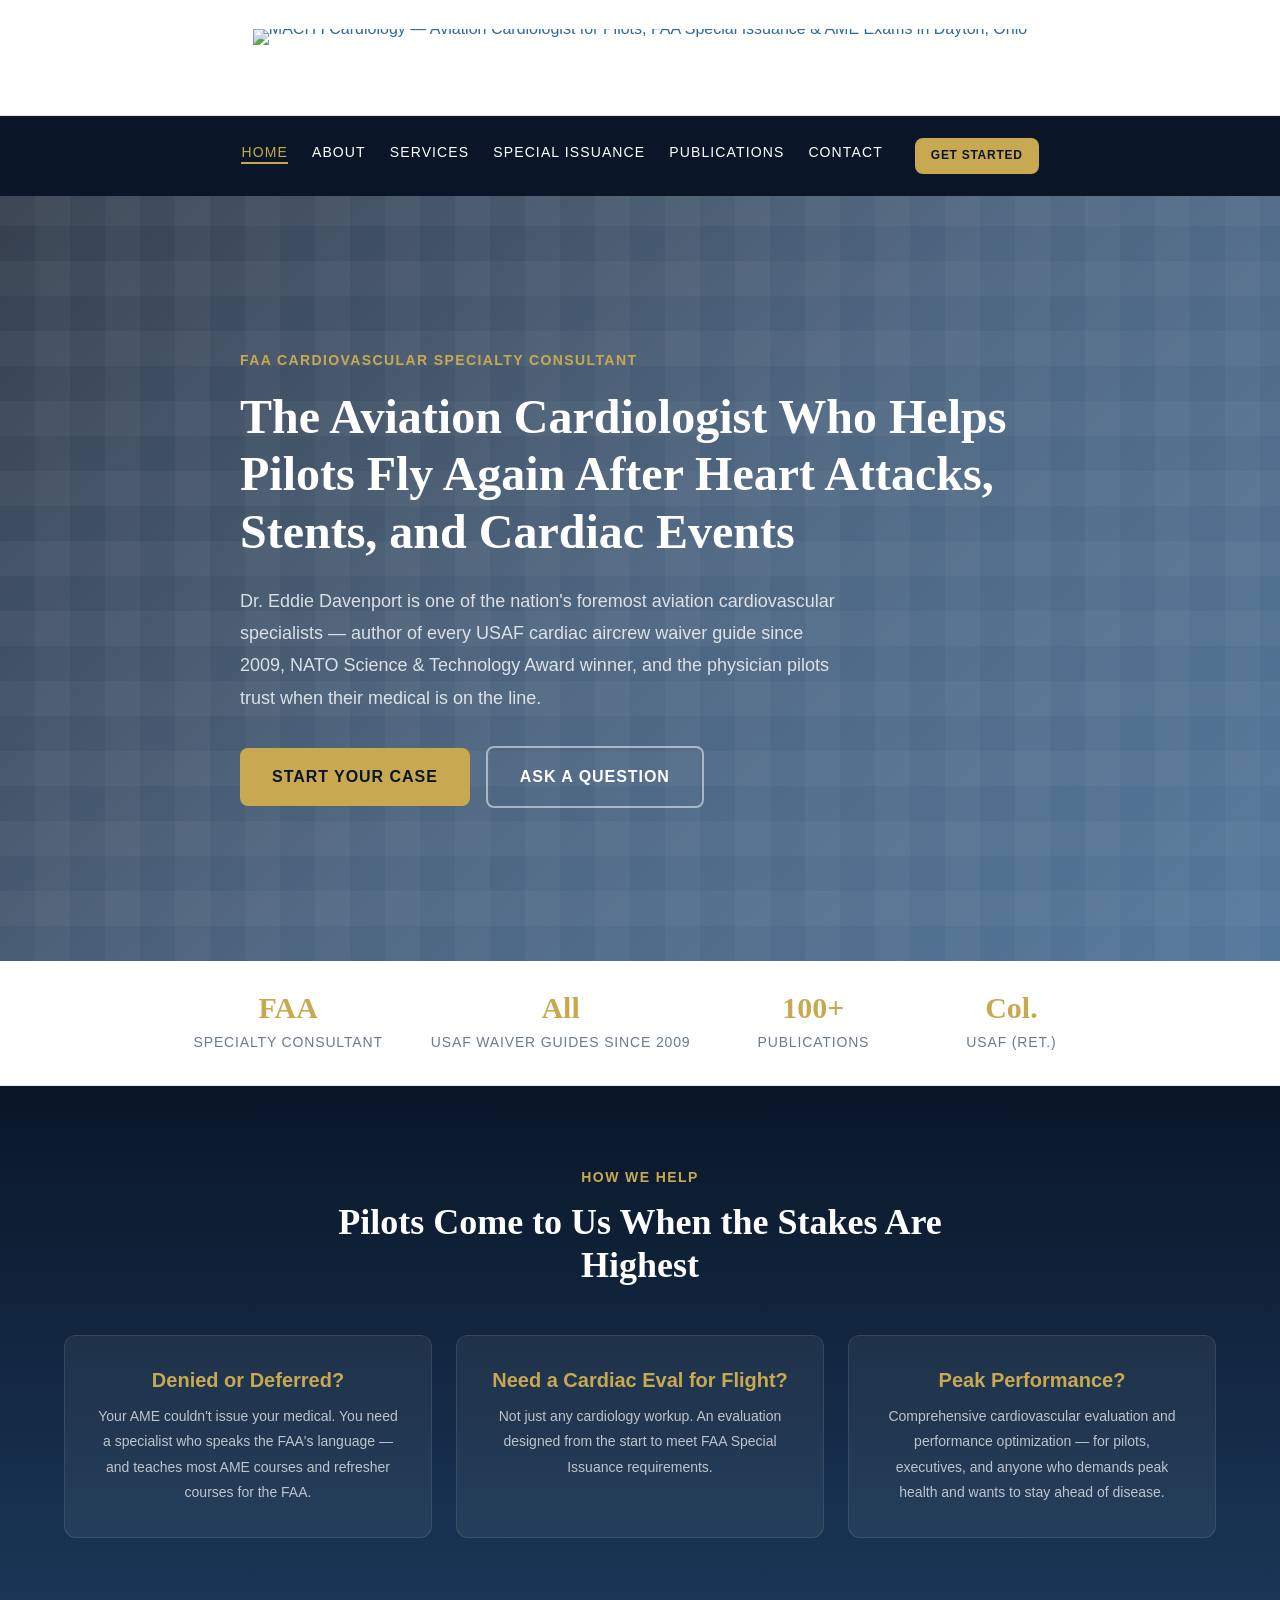
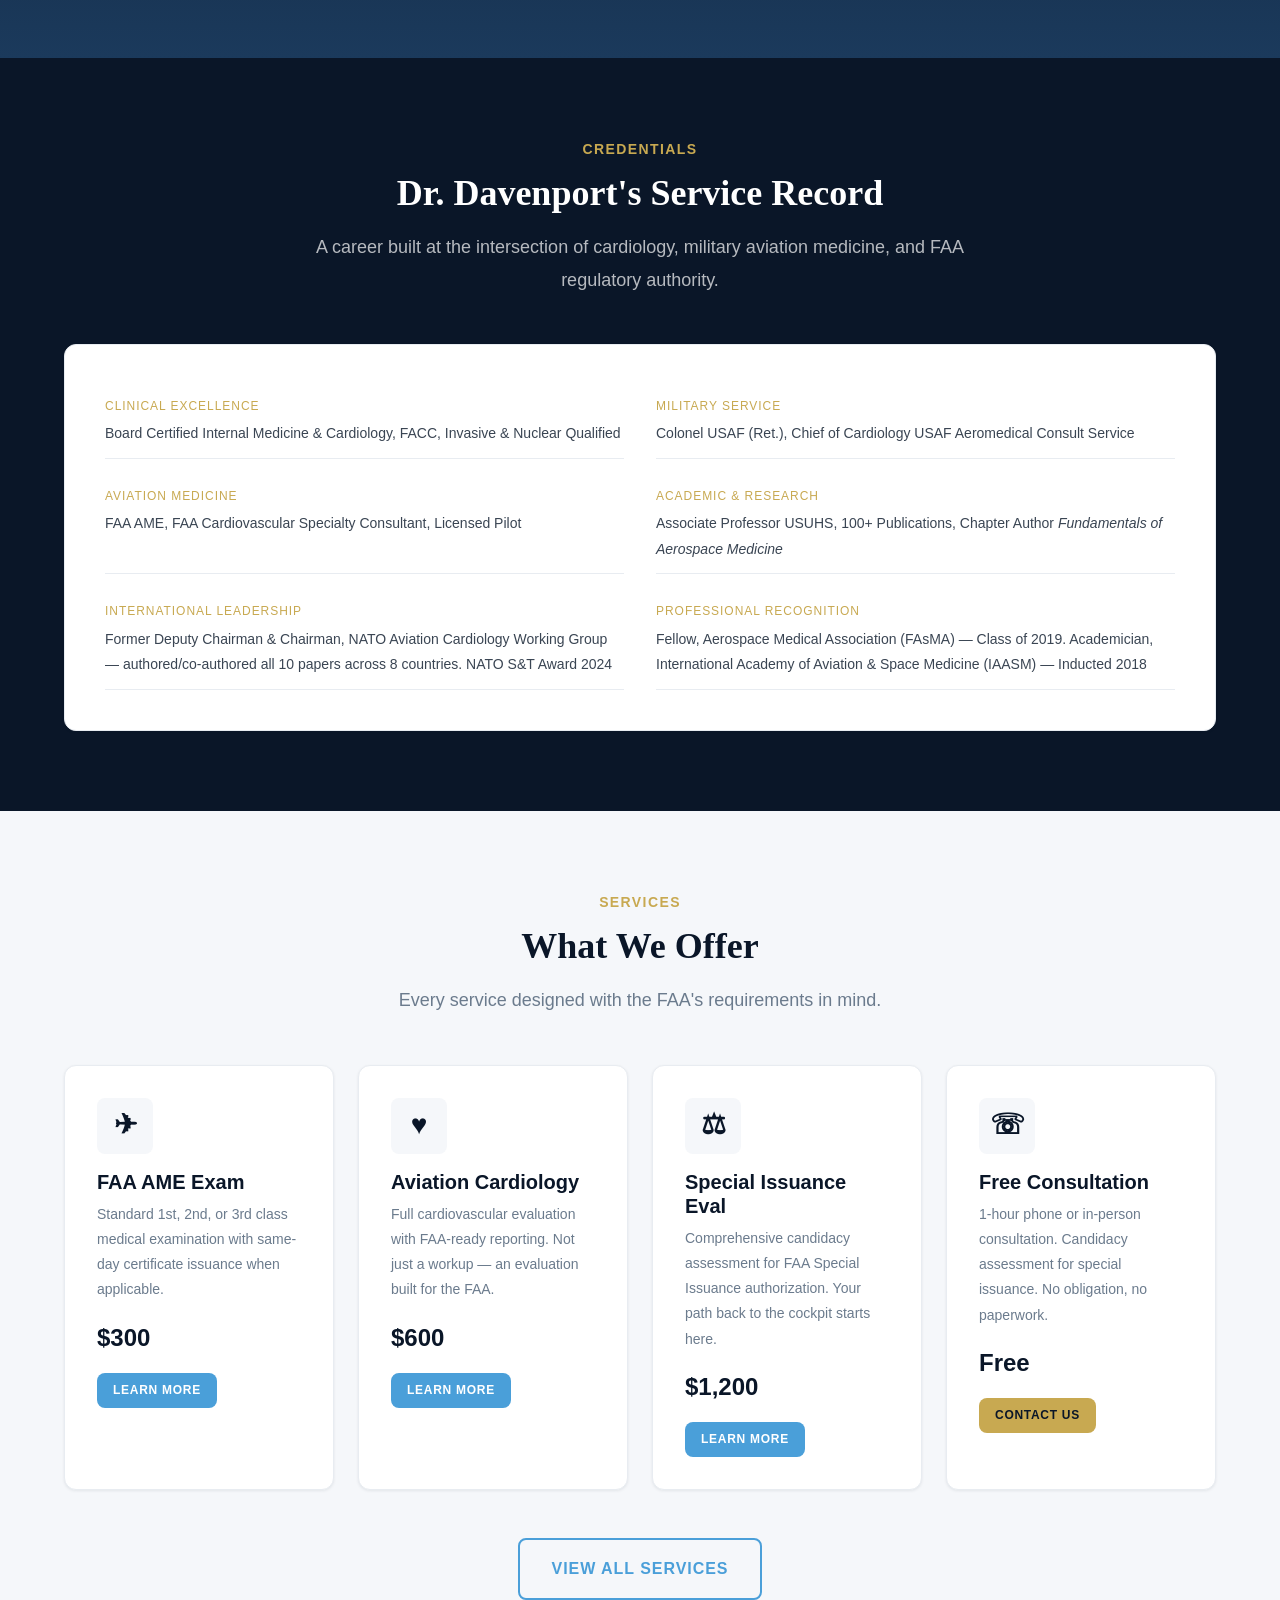
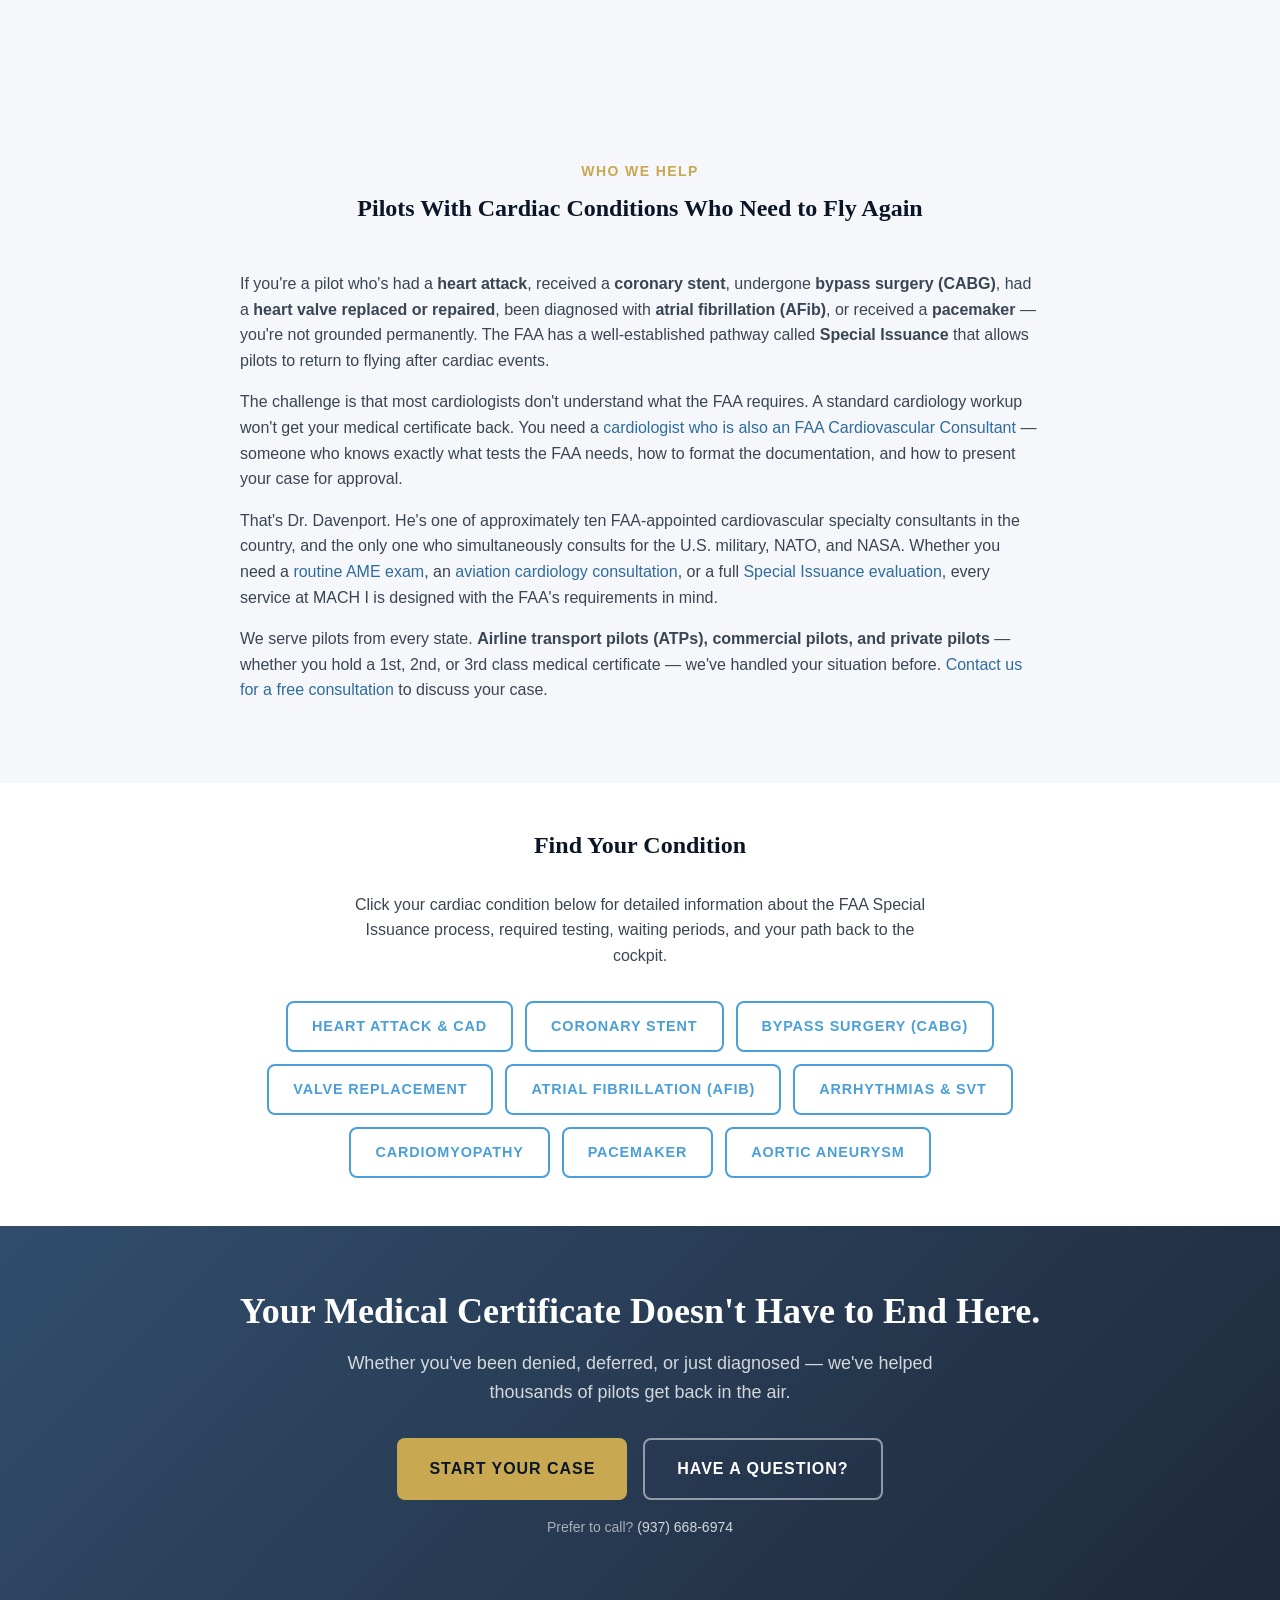
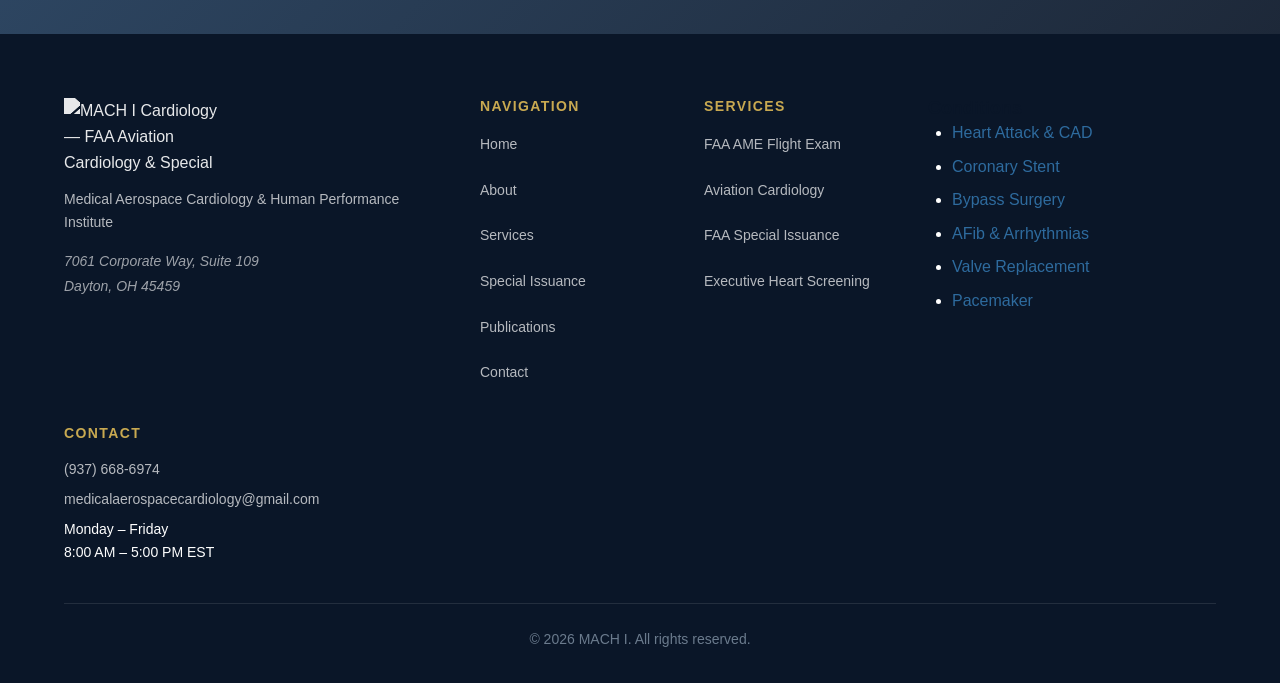
==== commit 39846bd1: "Remove exclusionary "FAA's go-to" claim for Dr. Davenport Replace with "one of the nation's foremost" ====
--- a/index.html
+++ b/index.html
@@ -126,7 +126,7 @@
       <div class="container hero-content">
         <span class="hero-label">FAA Cardiovascular Specialty Consultant</span>
         <h1 class="hero-title">The Aviation Cardiologist Who Helps Pilots Fly Again After Heart Attacks, Stents, and Cardiac Events</h1>
-        <p class="hero-subtitle">Dr. Eddie Davenport is the FAA's go-to cardiovascular specialist &mdash; author of every USAF cardiac aircrew waiver guide since 2009, NATO Science &amp; Technology Award winner, and the physician pilots trust when their medical is on the line.</p>
+        <p class="hero-subtitle">Dr. Eddie Davenport is one of the nation's foremost aviation cardiovascular specialists &mdash; author of every USAF cardiac aircrew waiver guide since 2009, NATO Science &amp; Technology Award winner, and the physician pilots trust when their medical is on the line.</p>
         <div class="hero-actions">
           <a href="intake.html" class="btn btn-gold btn-lg">Start Your Case</a>
           <a href="contact.html" class="btn btn-outline-white btn-lg">Ask a Question</a>
